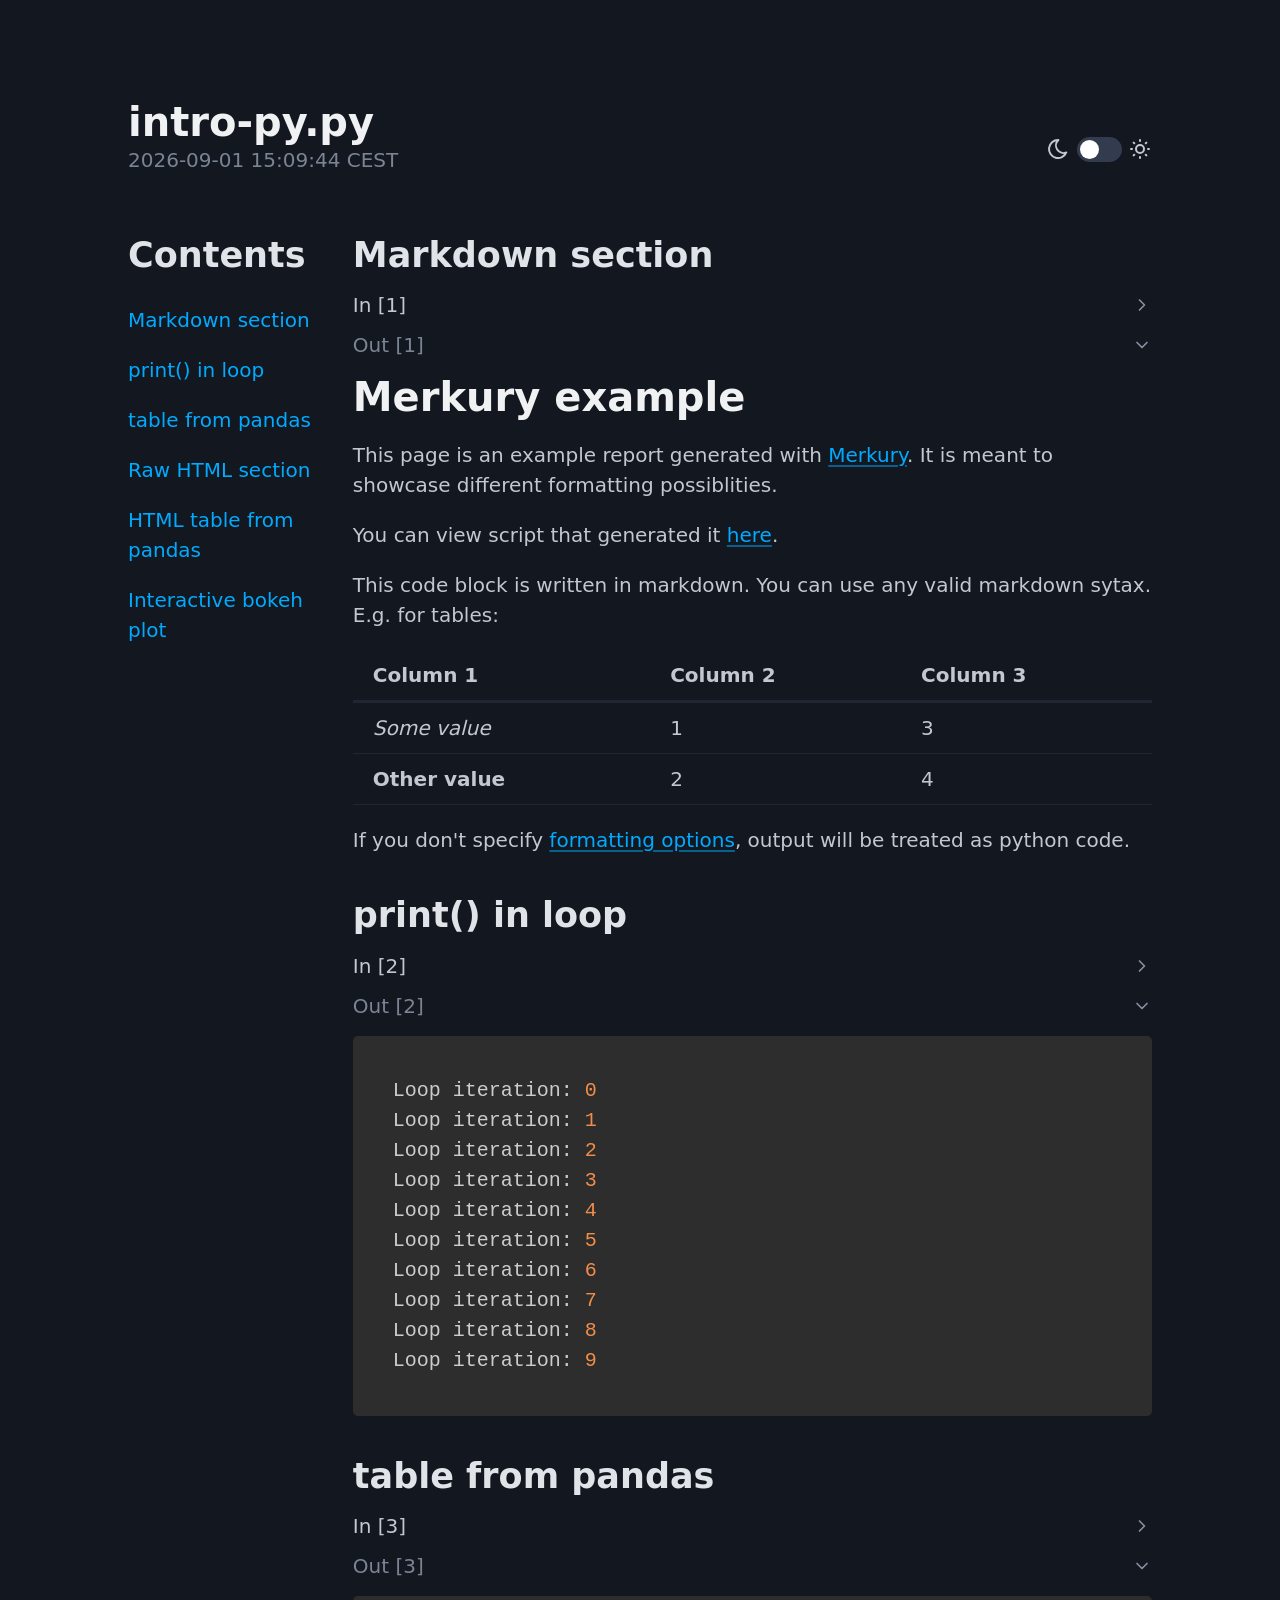
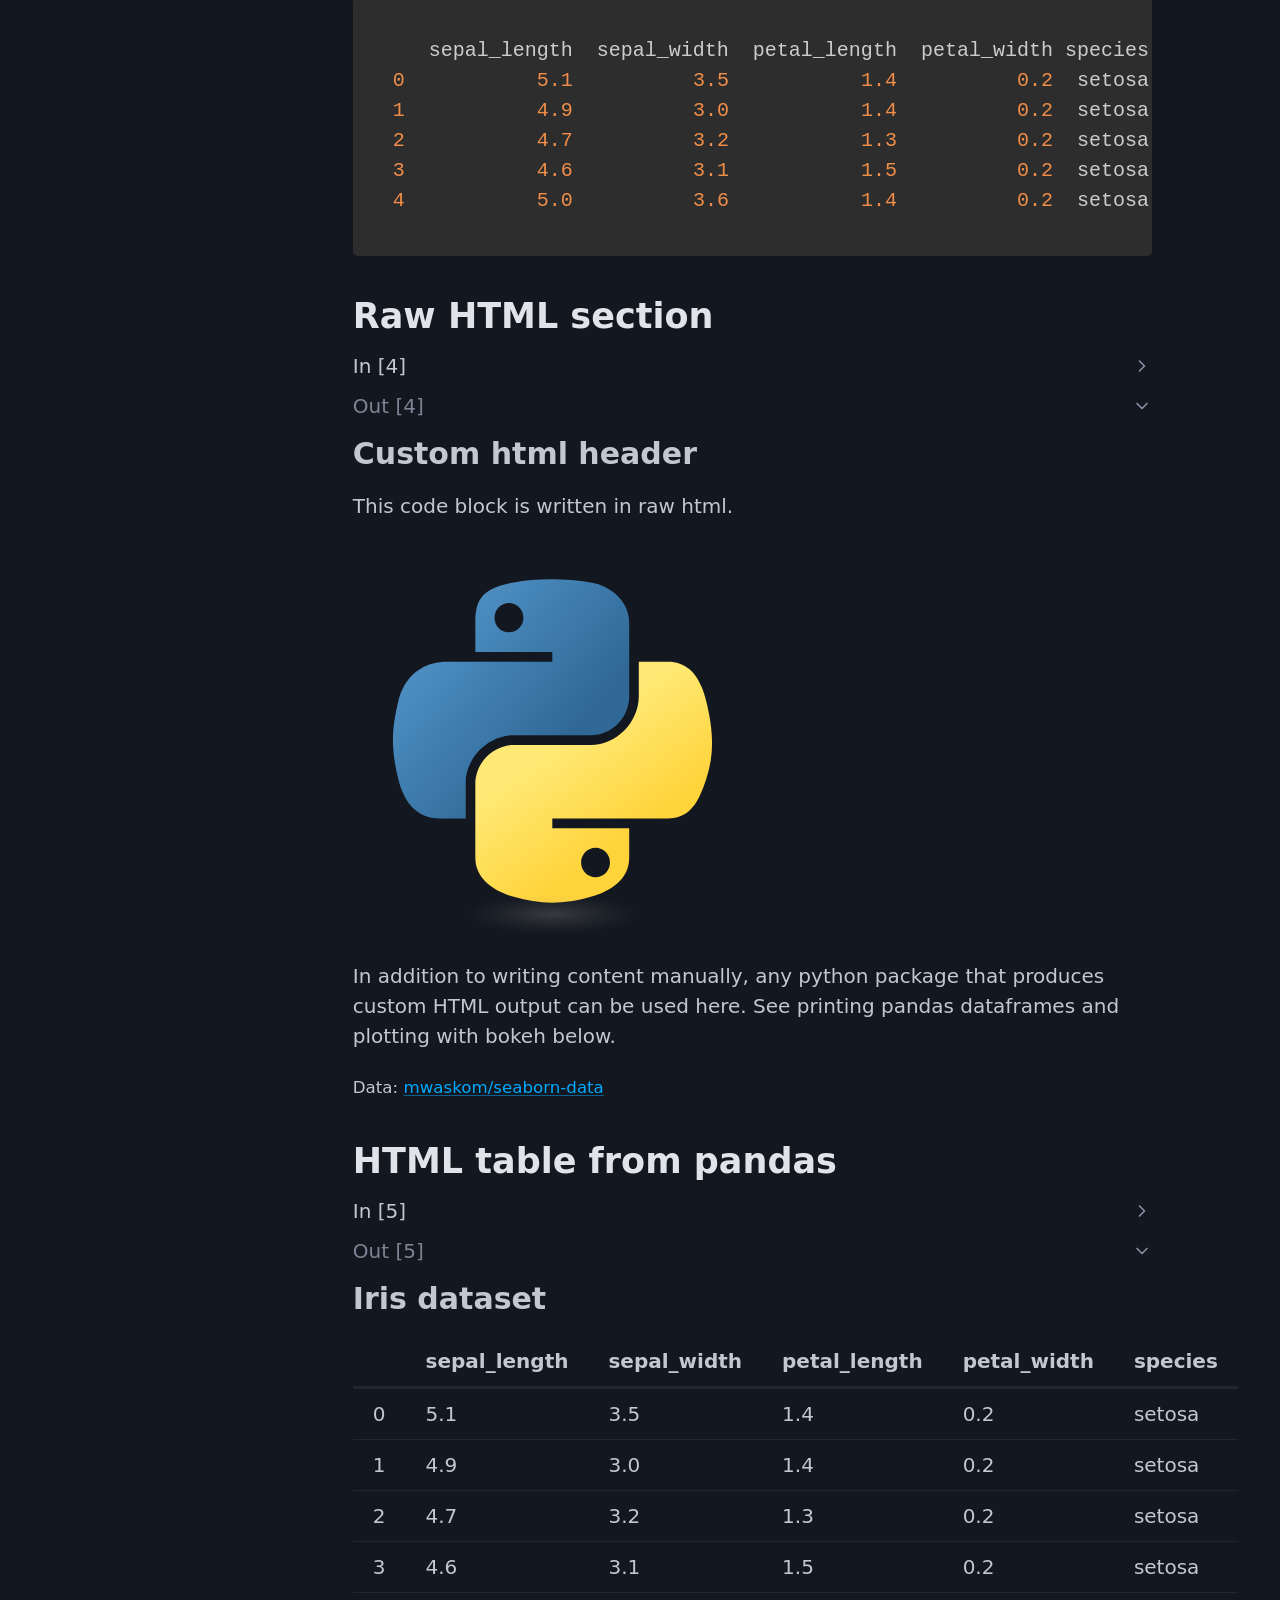
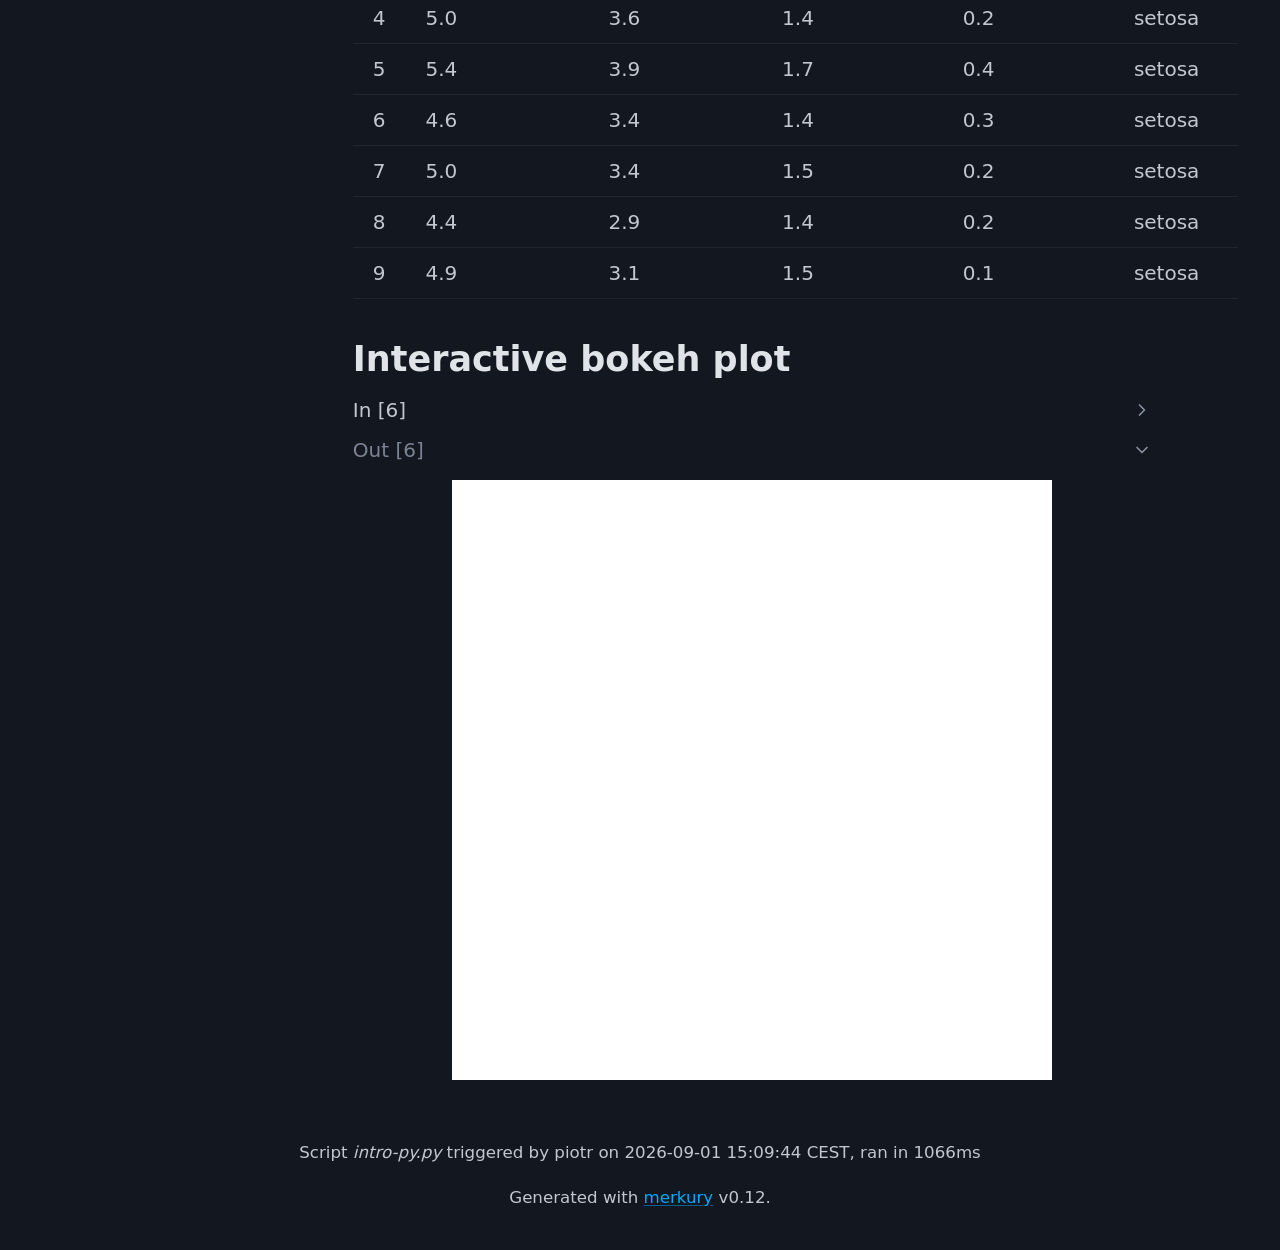
==== docs/intro-py.html @ 4bf08d6d "plotting" ====
<!DOCTYPE html>
<html lang="en" data-theme="dark">
<head>
    <meta charset="UTF-8">
    <meta http-equiv="X-UA-Compatible" content="IE=edge">
    <meta name="viewport" content="width=device-width, initial-scale=1.0">
    <title>intro-py.py
</title>
    <style>@charset "UTF-8";/*!
 * Pico CSS ✨ v2.1.1 (https://picocss.com)
 * Copyright 2019-2025 - Licensed under MIT
 */:host,:root{--pico-font-family-emoji:"Apple Color Emoji","Segoe UI Emoji","Segoe UI Symbol","Noto Color Emoji";--pico-font-family-sans-serif:system-ui,"Segoe UI",Roboto,Oxygen,Ubuntu,Cantarell,Helvetica,Arial,"Helvetica Neue",sans-serif,var(--pico-font-family-emoji);--pico-font-family-monospace:ui-monospace,SFMono-Regular,"SF Mono",Menlo,Consolas,"Liberation Mono",monospace,var(--pico-font-family-emoji);--pico-font-family:var(--pico-font-family-sans-serif);--pico-line-height:1.5;--pico-font-weight:400;--pico-font-size:100%;--pico-text-underline-offset:0.1rem;--pico-border-radius:0.25rem;--pico-border-width:0.0625rem;--pico-outline-width:0.125rem;--pico-transition:0.2s ease-in-out;--pico-spacing:1rem;--pico-typography-spacing-vertical:1rem;--pico-block-spacing-vertical:var(--pico-spacing);--pico-block-spacing-horizontal:var(--pico-spacing);--pico-grid-column-gap:var(--pico-spacing);--pico-grid-row-gap:var(--pico-spacing);--pico-form-element-spacing-vertical:0.75rem;--pico-form-element-spacing-horizontal:1rem;--pico-group-box-shadow:0 0 0 rgba(0, 0, 0, 0);--pico-group-box-shadow-focus-with-button:0 0 0 var(--pico-outline-width) var(--pico-primary-focus);--pico-group-box-shadow-focus-with-input:0 0 0 0.0625rem var(--pico-form-element-border-color);--pico-modal-overlay-backdrop-filter:blur(0.375rem);--pico-nav-element-spacing-vertical:1rem;--pico-nav-element-spacing-horizontal:0.5rem;--pico-nav-link-spacing-vertical:0.5rem;--pico-nav-link-spacing-horizontal:0.5rem;--pico-nav-breadcrumb-divider:">";--pico-icon-checkbox:url("data:image/svg+xml,%3Csvg xmlns='http://www.w3.org/2000/svg' width='24' height='24' viewBox='0 0 24 24' fill='none' stroke='rgb(255, 255, 255)' stroke-width='4' stroke-linecap='round' stroke-linejoin='round'%3E%3Cpolyline points='20 6 9 17 4 12'%3E%3C/polyline%3E%3C/svg%3E");--pico-icon-minus:url("data:image/svg+xml,%3Csvg xmlns='http://www.w3.org/2000/svg' width='24' height='24' viewBox='0 0 24 24' fill='none' stroke='rgb(255, 255, 255)' stroke-width='4' stroke-linecap='round' stroke-linejoin='round'%3E%3Cline x1='5' y1='12' x2='19' y2='12'%3E%3C/line%3E%3C/svg%3E");--pico-icon-chevron:url("data:image/svg+xml,%3Csvg xmlns='http://www.w3.org/2000/svg' width='24' height='24' viewBox='0 0 24 24' fill='none' stroke='rgb(136, 145, 164)' stroke-width='2' stroke-linecap='round' stroke-linejoin='round'%3E%3Cpolyline points='6 9 12 15 18 9'%3E%3C/polyline%3E%3C/svg%3E");--pico-icon-date:url("data:image/svg+xml,%3Csvg xmlns='http://www.w3.org/2000/svg' width='24' height='24' viewBox='0 0 24 24' fill='none' stroke='rgb(136, 145, 164)' stroke-width='2' stroke-linecap='round' stroke-linejoin='round'%3E%3Crect x='3' y='4' width='18' height='18' rx='2' ry='2'%3E%3C/rect%3E%3Cline x1='16' y1='2' x2='16' y2='6'%3E%3C/line%3E%3Cline x1='8' y1='2' x2='8' y2='6'%3E%3C/line%3E%3Cline x1='3' y1='10' x2='21' y2='10'%3E%3C/line%3E%3C/svg%3E");--pico-icon-time:url("data:image/svg+xml,%3Csvg xmlns='http://www.w3.org/2000/svg' width='24' height='24' viewBox='0 0 24 24' fill='none' stroke='rgb(136, 145, 164)' stroke-width='2' stroke-linecap='round' stroke-linejoin='round'%3E%3Ccircle cx='12' cy='12' r='10'%3E%3C/circle%3E%3Cpolyline points='12 6 12 12 16 14'%3E%3C/polyline%3E%3C/svg%3E");--pico-icon-search:url("data:image/svg+xml,%3Csvg xmlns='http://www.w3.org/2000/svg' width='24' height='24' viewBox='0 0 24 24' fill='none' stroke='rgb(136, 145, 164)' stroke-width='1.5' stroke-linecap='round' stroke-linejoin='round'%3E%3Ccircle cx='11' cy='11' r='8'%3E%3C/circle%3E%3Cline x1='21' y1='21' x2='16.65' y2='16.65'%3E%3C/line%3E%3C/svg%3E");--pico-icon-close:url("data:image/svg+xml,%3Csvg xmlns='http://www.w3.org/2000/svg' width='24' height='24' viewBox='0 0 24 24' fill='none' stroke='rgb(136, 145, 164)' stroke-width='3' stroke-linecap='round' stroke-linejoin='round'%3E%3Cline x1='18' y1='6' x2='6' y2='18'%3E%3C/line%3E%3Cline x1='6' y1='6' x2='18' y2='18'%3E%3C/line%3E%3C/svg%3E");--pico-icon-loading:url("data:image/svg+xml,%3Csvg fill='none' height='24' width='24' viewBox='0 0 24 24' xmlns='http://www.w3.org/2000/svg' %3E%3Cstyle%3E g %7B animation: rotate 2s linear infinite; transform-origin: center center; %7D circle %7B stroke-dasharray: 75,100; stroke-dashoffset: -5; animation: dash 1.5s ease-in-out infinite; stroke-linecap: round; %7D @keyframes rotate %7B 0%25 %7B transform: rotate(0deg); %7D 100%25 %7B transform: rotate(360deg); %7D %7D @keyframes dash %7B 0%25 %7B stroke-dasharray: 1,100; stroke-dashoffset: 0; %7D 50%25 %7B stroke-dasharray: 44.5,100; stroke-dashoffset: -17.5; %7D 100%25 %7B stroke-dasharray: 44.5,100; stroke-dashoffset: -62; %7D %7D %3C/style%3E%3Cg%3E%3Ccircle cx='12' cy='12' r='10' fill='none' stroke='rgb(136, 145, 164)' stroke-width='4' /%3E%3C/g%3E%3C/svg%3E")}@media (min-width:576px){:host,:root{--pico-font-size:106.25%}}@media (min-width:768px){:host,:root{--pico-font-size:112.5%}}@media (min-width:1024px){:host,:root{--pico-font-size:118.75%}}@media (min-width:1280px){:host,:root{--pico-font-size:125%}}@media (min-width:1536px){:host,:root{--pico-font-size:131.25%}}a{--pico-text-decoration:underline}a.contrast,a.secondary{--pico-text-decoration:underline}small{--pico-font-size:0.875em}h1,h2,h3,h4,h5,h6{--pico-font-weight:700}h1{--pico-font-size:2rem;--pico-line-height:1.125;--pico-typography-spacing-top:3rem}h2{--pico-font-size:1.75rem;--pico-line-height:1.15;--pico-typography-spacing-top:2.625rem}h3{--pico-font-size:1.5rem;--pico-line-height:1.175;--pico-typography-spacing-top:2.25rem}h4{--pico-font-size:1.25rem;--pico-line-height:1.2;--pico-typography-spacing-top:1.874rem}h5{--pico-font-size:1.125rem;--pico-line-height:1.225;--pico-typography-spacing-top:1.6875rem}h6{--pico-font-size:1rem;--pico-line-height:1.25;--pico-typography-spacing-top:1.5rem}tfoot td,tfoot th,thead td,thead th{--pico-font-weight:600;--pico-border-width:0.1875rem}code,kbd,pre,samp{--pico-font-family:var(--pico-font-family-monospace)}kbd{--pico-font-weight:bolder}:where(select,textarea),input:not([type=submit],[type=button],[type=reset],[type=checkbox],[type=radio],[type=file]){--pico-outline-width:0.0625rem}[type=search]{--pico-border-radius:5rem}[type=checkbox],[type=radio]{--pico-border-width:0.125rem}[type=checkbox][role=switch]{--pico-border-width:0.1875rem}details.dropdown summary:not([role=button]){--pico-outline-width:0.0625rem}nav details.dropdown summary:focus-visible{--pico-outline-width:0.125rem}[role=search]{--pico-border-radius:5rem}[role=group]:has(button.secondary:focus,[type=submit].secondary:focus,[type=button].secondary:focus,[role=button].secondary:focus),[role=search]:has(button.secondary:focus,[type=submit].secondary:focus,[type=button].secondary:focus,[role=button].secondary:focus){--pico-group-box-shadow-focus-with-button:0 0 0 var(--pico-outline-width) var(--pico-secondary-focus)}[role=group]:has(button.contrast:focus,[type=submit].contrast:focus,[type=button].contrast:focus,[role=button].contrast:focus),[role=search]:has(button.contrast:focus,[type=submit].contrast:focus,[type=button].contrast:focus,[role=button].contrast:focus){--pico-group-box-shadow-focus-with-button:0 0 0 var(--pico-outline-width) var(--pico-contrast-focus)}[role=group] [role=button],[role=group] [type=button],[role=group] [type=submit],[role=group] button,[role=search] [role=button],[role=search] [type=button],[role=search] [type=submit],[role=search] button{--pico-form-element-spacing-horizontal:2rem}details summary[role=button]:not(.outline)::after{filter:brightness(0) invert(1)}[aria-busy=true]:not(input,select,textarea):is(button,[type=submit],[type=button],[type=reset],[role=button]):not(.outline)::before{filter:brightness(0) invert(1)}:host(:not([data-theme=dark])),:root:not([data-theme=dark]),[data-theme=light]{color-scheme:light;--pico-background-color:#fff;--pico-color:#373c44;--pico-text-selection-color:rgba(2, 154, 232, 0.25);--pico-muted-color:#646b79;--pico-muted-border-color:rgb(231, 234, 239.5);--pico-primary:#0172ad;--pico-primary-background:#0172ad;--pico-primary-border:var(--pico-primary-background);--pico-primary-underline:rgba(1, 114, 173, 0.5);--pico-primary-hover:#015887;--pico-primary-hover-background:#02659a;--pico-primary-hover-border:var(--pico-primary-hover-background);--pico-primary-hover-underline:var(--pico-primary-hover);--pico-primary-focus:rgba(2, 154, 232, 0.5);--pico-primary-inverse:#fff;--pico-secondary:#5d6b89;--pico-secondary-background:#525f7a;--pico-secondary-border:var(--pico-secondary-background);--pico-secondary-underline:rgba(93, 107, 137, 0.5);--pico-secondary-hover:#48536b;--pico-secondary-hover-background:#48536b;--pico-secondary-hover-border:var(--pico-secondary-hover-background);--pico-secondary-hover-underline:var(--pico-secondary-hover);--pico-secondary-focus:rgba(93, 107, 137, 0.25);--pico-secondary-inverse:#fff;--pico-contrast:#181c25;--pico-contrast-background:#181c25;--pico-contrast-border:var(--pico-contrast-background);--pico-contrast-underline:rgba(24, 28, 37, 0.5);--pico-contrast-hover:#000;--pico-contrast-hover-background:#000;--pico-contrast-hover-border:var(--pico-contrast-hover-background);--pico-contrast-hover-underline:var(--pico-secondary-hover);--pico-contrast-focus:rgba(93, 107, 137, 0.25);--pico-contrast-inverse:#fff;--pico-box-shadow:0.0145rem 0.029rem 0.174rem rgba(129, 145, 181, 0.01698),0.0335rem 0.067rem 0.402rem rgba(129, 145, 181, 0.024),0.0625rem 0.125rem 0.75rem rgba(129, 145, 181, 0.03),0.1125rem 0.225rem 1.35rem rgba(129, 145, 181, 0.036),0.2085rem 0.417rem 2.502rem rgba(129, 145, 181, 0.04302),0.5rem 1rem 6rem rgba(129, 145, 181, 0.06),0 0 0 0.0625rem rgba(129, 145, 181, 0.015);--pico-h1-color:#2d3138;--pico-h2-color:#373c44;--pico-h3-color:#424751;--pico-h4-color:#4d535e;--pico-h5-color:#5c6370;--pico-h6-color:#646b79;--pico-mark-background-color:rgb(252.5, 230.5, 191.5);--pico-mark-color:#0f1114;--pico-ins-color:rgb(28.5, 105.5, 84);--pico-del-color:rgb(136, 56.5, 53);--pico-blockquote-border-color:var(--pico-muted-border-color);--pico-blockquote-footer-color:var(--pico-muted-color);--pico-button-box-shadow:0 0 0 rgba(0, 0, 0, 0);--pico-button-hover-box-shadow:0 0 0 rgba(0, 0, 0, 0);--pico-table-border-color:var(--pico-muted-border-color);--pico-table-row-stripped-background-color:rgba(111, 120, 135, 0.0375);--pico-code-background-color:rgb(243, 244.5, 246.75);--pico-code-color:#646b79;--pico-code-kbd-background-color:var(--pico-color);--pico-code-kbd-color:var(--pico-background-color);--pico-form-element-background-color:rgb(251, 251.5, 252.25);--pico-form-element-selected-background-color:#dfe3eb;--pico-form-element-border-color:#cfd5e2;--pico-form-element-color:#23262c;--pico-form-element-placeholder-color:var(--pico-muted-color);--pico-form-element-active-background-color:#fff;--pico-form-element-active-border-color:var(--pico-primary-border);--pico-form-element-focus-color:var(--pico-primary-border);--pico-form-element-disabled-opacity:0.5;--pico-form-element-invalid-border-color:rgb(183.5, 105.5, 106.5);--pico-form-element-invalid-active-border-color:rgb(200.25, 79.25, 72.25);--pico-form-element-invalid-focus-color:var(--pico-form-element-invalid-active-border-color);--pico-form-element-valid-border-color:rgb(76, 154.5, 137.5);--pico-form-element-valid-active-border-color:rgb(39, 152.75, 118.75);--pico-form-element-valid-focus-color:var(--pico-form-element-valid-active-border-color);--pico-switch-background-color:#bfc7d9;--pico-switch-checked-background-color:var(--pico-primary-background);--pico-switch-color:#fff;--pico-switch-thumb-box-shadow:0 0 0 rgba(0, 0, 0, 0);--pico-range-border-color:#dfe3eb;--pico-range-active-border-color:#bfc7d9;--pico-range-thumb-border-color:var(--pico-background-color);--pico-range-thumb-color:var(--pico-secondary-background);--pico-range-thumb-active-color:var(--pico-primary-background);--pico-accordion-border-color:var(--pico-muted-border-color);--pico-accordion-active-summary-color:var(--pico-primary-hover);--pico-accordion-close-summary-color:var(--pico-color);--pico-accordion-open-summary-color:var(--pico-muted-color);--pico-card-background-color:var(--pico-background-color);--pico-card-border-color:var(--pico-muted-border-color);--pico-card-box-shadow:var(--pico-box-shadow);--pico-card-sectioning-background-color:rgb(251, 251.5, 252.25);--pico-dropdown-background-color:#fff;--pico-dropdown-border-color:#eff1f4;--pico-dropdown-box-shadow:var(--pico-box-shadow);--pico-dropdown-color:var(--pico-color);--pico-dropdown-hover-background-color:#eff1f4;--pico-loading-spinner-opacity:0.5;--pico-modal-overlay-background-color:rgba(232, 234, 237, 0.75);--pico-progress-background-color:#dfe3eb;--pico-progress-color:var(--pico-primary-background);--pico-tooltip-background-color:var(--pico-contrast-background);--pico-tooltip-color:var(--pico-contrast-inverse);--pico-icon-valid:url("data:image/svg+xml,%3Csvg xmlns='http://www.w3.org/2000/svg' width='24' height='24' viewBox='0 0 24 24' fill='none' stroke='rgb(76, 154.5, 137.5)' stroke-width='2' stroke-linecap='round' stroke-linejoin='round'%3E%3Cpolyline points='20 6 9 17 4 12'%3E%3C/polyline%3E%3C/svg%3E");--pico-icon-invalid:url("data:image/svg+xml,%3Csvg xmlns='http://www.w3.org/2000/svg' width='24' height='24' viewBox='0 0 24 24' fill='none' stroke='rgb(200.25, 79.25, 72.25)' stroke-width='2' stroke-linecap='round' stroke-linejoin='round'%3E%3Ccircle cx='12' cy='12' r='10'%3E%3C/circle%3E%3Cline x1='12' y1='8' x2='12' y2='12'%3E%3C/line%3E%3Cline x1='12' y1='16' x2='12.01' y2='16'%3E%3C/line%3E%3C/svg%3E")}:host(:not([data-theme=dark])) input:is([type=submit],[type=button],[type=reset],[type=checkbox],[type=radio],[type=file]),:root:not([data-theme=dark]) input:is([type=submit],[type=button],[type=reset],[type=checkbox],[type=radio],[type=file]),[data-theme=light] input:is([type=submit],[type=button],[type=reset],[type=checkbox],[type=radio],[type=file]){--pico-form-element-focus-color:var(--pico-primary-focus)}@media only screen and (prefers-color-scheme:dark){:host(:not([data-theme])),:root:not([data-theme]){color-scheme:dark;--pico-background-color:rgb(19, 22.5, 30.5);--pico-color:#c2c7d0;--pico-text-selection-color:rgba(1, 170, 255, 0.1875);--pico-muted-color:#7b8495;--pico-muted-border-color:#202632;--pico-primary:#01aaff;--pico-primary-background:#0172ad;--pico-primary-border:var(--pico-primary-background);--pico-primary-underline:rgba(1, 170, 255, 0.5);--pico-primary-hover:#79c0ff;--pico-primary-hover-background:#017fc0;--pico-primary-hover-border:var(--pico-primary-hover-background);--pico-primary-hover-underline:var(--pico-primary-hover);--pico-primary-focus:rgba(1, 170, 255, 0.375);--pico-primary-inverse:#fff;--pico-secondary:#969eaf;--pico-secondary-background:#525f7a;--pico-secondary-border:var(--pico-secondary-background);--pico-secondary-underline:rgba(150, 158, 175, 0.5);--pico-secondary-hover:#b3b9c5;--pico-secondary-hover-background:#5d6b89;--pico-secondary-hover-border:var(--pico-secondary-hover-background);--pico-secondary-hover-underline:var(--pico-secondary-hover);--pico-secondary-focus:rgba(144, 158, 190, 0.25);--pico-secondary-inverse:#fff;--pico-contrast:#dfe3eb;--pico-contrast-background:#eff1f4;--pico-contrast-border:var(--pico-contrast-background);--pico-contrast-underline:rgba(223, 227, 235, 0.5);--pico-contrast-hover:#fff;--pico-contrast-hover-background:#fff;--pico-contrast-hover-border:var(--pico-contrast-hover-background);--pico-contrast-hover-underline:var(--pico-contrast-hover);--pico-contrast-focus:rgba(207, 213, 226, 0.25);--pico-contrast-inverse:#000;--pico-box-shadow:0.0145rem 0.029rem 0.174rem rgba(7, 8.5, 12, 0.01698),0.0335rem 0.067rem 0.402rem rgba(7, 8.5, 12, 0.024),0.0625rem 0.125rem 0.75rem rgba(7, 8.5, 12, 0.03),0.1125rem 0.225rem 1.35rem rgba(7, 8.5, 12, 0.036),0.2085rem 0.417rem 2.502rem rgba(7, 8.5, 12, 0.04302),0.5rem 1rem 6rem rgba(7, 8.5, 12, 0.06),0 0 0 0.0625rem rgba(7, 8.5, 12, 0.015);--pico-h1-color:#f0f1f3;--pico-h2-color:#e0e3e7;--pico-h3-color:#c2c7d0;--pico-h4-color:#b3b9c5;--pico-h5-color:#a4acba;--pico-h6-color:#8891a4;--pico-mark-background-color:#014063;--pico-mark-color:#fff;--pico-ins-color:#62af9a;--pico-del-color:rgb(205.5, 126, 123);--pico-blockquote-border-color:var(--pico-muted-border-color);--pico-blockquote-footer-color:var(--pico-muted-color);--pico-button-box-shadow:0 0 0 rgba(0, 0, 0, 0);--pico-button-hover-box-shadow:0 0 0 rgba(0, 0, 0, 0);--pico-table-border-color:var(--pico-muted-border-color);--pico-table-row-stripped-background-color:rgba(111, 120, 135, 0.0375);--pico-code-background-color:rgb(26, 30.5, 40.25);--pico-code-color:#8891a4;--pico-code-kbd-background-color:var(--pico-color);--pico-code-kbd-color:var(--pico-background-color);--pico-form-element-background-color:rgb(28, 33, 43.5);--pico-form-element-selected-background-color:#2a3140;--pico-form-element-border-color:#2a3140;--pico-form-element-color:#e0e3e7;--pico-form-element-placeholder-color:#8891a4;--pico-form-element-active-background-color:rgb(26, 30.5, 40.25);--pico-form-element-active-border-color:var(--pico-primary-border);--pico-form-element-focus-color:var(--pico-primary-border);--pico-form-element-disabled-opacity:0.5;--pico-form-element-invalid-border-color:rgb(149.5, 74, 80);--pico-form-element-invalid-active-border-color:rgb(183.25, 63.5, 59);--pico-form-element-invalid-focus-color:var(--pico-form-element-invalid-active-border-color);--pico-form-element-valid-border-color:#2a7b6f;--pico-form-element-valid-active-border-color:rgb(22, 137, 105.5);--pico-form-element-valid-focus-color:var(--pico-form-element-valid-active-border-color);--pico-switch-background-color:#333c4e;--pico-switch-checked-background-color:var(--pico-primary-background);--pico-switch-color:#fff;--pico-switch-thumb-box-shadow:0 0 0 rgba(0, 0, 0, 0);--pico-range-border-color:#202632;--pico-range-active-border-color:#2a3140;--pico-range-thumb-border-color:var(--pico-background-color);--pico-range-thumb-color:var(--pico-secondary-background);--pico-range-thumb-active-color:var(--pico-primary-background);--pico-accordion-border-color:var(--pico-muted-border-color);--pico-accordion-active-summary-color:var(--pico-primary-hover);--pico-accordion-close-summary-color:var(--pico-color);--pico-accordion-open-summary-color:var(--pico-muted-color);--pico-card-background-color:#181c25;--pico-card-border-color:var(--pico-card-background-color);--pico-card-box-shadow:var(--pico-box-shadow);--pico-card-sectioning-background-color:rgb(26, 30.5, 40.25);--pico-dropdown-background-color:#181c25;--pico-dropdown-border-color:#202632;--pico-dropdown-box-shadow:var(--pico-box-shadow);--pico-dropdown-color:var(--pico-color);--pico-dropdown-hover-background-color:#202632;--pico-loading-spinner-opacity:0.5;--pico-modal-overlay-background-color:rgba(7.5, 8.5, 10, 0.75);--pico-progress-background-color:#202632;--pico-progress-color:var(--pico-primary-background);--pico-tooltip-background-color:var(--pico-contrast-background);--pico-tooltip-color:var(--pico-contrast-inverse);--pico-icon-valid:url("data:image/svg+xml,%3Csvg xmlns='http://www.w3.org/2000/svg' width='24' height='24' viewBox='0 0 24 24' fill='none' stroke='rgb(42, 123, 111)' stroke-width='2' stroke-linecap='round' stroke-linejoin='round'%3E%3Cpolyline points='20 6 9 17 4 12'%3E%3C/polyline%3E%3C/svg%3E");--pico-icon-invalid:url("data:image/svg+xml,%3Csvg xmlns='http://www.w3.org/2000/svg' width='24' height='24' viewBox='0 0 24 24' fill='none' stroke='rgb(149.5, 74, 80)' stroke-width='2' stroke-linecap='round' stroke-linejoin='round'%3E%3Ccircle cx='12' cy='12' r='10'%3E%3C/circle%3E%3Cline x1='12' y1='8' x2='12' y2='12'%3E%3C/line%3E%3Cline x1='12' y1='16' x2='12.01' y2='16'%3E%3C/line%3E%3C/svg%3E")}:host(:not([data-theme])) input:is([type=submit],[type=button],[type=reset],[type=checkbox],[type=radio],[type=file]),:root:not([data-theme]) input:is([type=submit],[type=button],[type=reset],[type=checkbox],[type=radio],[type=file]){--pico-form-element-focus-color:var(--pico-primary-focus)}:host(:not([data-theme])) details summary[role=button].contrast:not(.outline)::after,:root:not([data-theme]) details summary[role=button].contrast:not(.outline)::after{filter:brightness(0)}:host(:not([data-theme])) [aria-busy=true]:not(input,select,textarea).contrast:is(button,[type=submit],[type=button],[type=reset],[role=button]):not(.outline)::before,:root:not([data-theme]) [aria-busy=true]:not(input,select,textarea).contrast:is(button,[type=submit],[type=button],[type=reset],[role=button]):not(.outline)::before{filter:brightness(0)}}[data-theme=dark]{color-scheme:dark;--pico-background-color:rgb(19, 22.5, 30.5);--pico-color:#c2c7d0;--pico-text-selection-color:rgba(1, 170, 255, 0.1875);--pico-muted-color:#7b8495;--pico-muted-border-color:#202632;--pico-primary:#01aaff;--pico-primary-background:#0172ad;--pico-primary-border:var(--pico-primary-background);--pico-primary-underline:rgba(1, 170, 255, 0.5);--pico-primary-hover:#79c0ff;--pico-primary-hover-background:#017fc0;--pico-primary-hover-border:var(--pico-primary-hover-background);--pico-primary-hover-underline:var(--pico-primary-hover);--pico-primary-focus:rgba(1, 170, 255, 0.375);--pico-primary-inverse:#fff;--pico-secondary:#969eaf;--pico-secondary-background:#525f7a;--pico-secondary-border:var(--pico-secondary-background);--pico-secondary-underline:rgba(150, 158, 175, 0.5);--pico-secondary-hover:#b3b9c5;--pico-secondary-hover-background:#5d6b89;--pico-secondary-hover-border:var(--pico-secondary-hover-background);--pico-secondary-hover-underline:var(--pico-secondary-hover);--pico-secondary-focus:rgba(144, 158, 190, 0.25);--pico-secondary-inverse:#fff;--pico-contrast:#dfe3eb;--pico-contrast-background:#eff1f4;--pico-contrast-border:var(--pico-contrast-background);--pico-contrast-underline:rgba(223, 227, 235, 0.5);--pico-contrast-hover:#fff;--pico-contrast-hover-background:#fff;--pico-contrast-hover-border:var(--pico-contrast-hover-background);--pico-contrast-hover-underline:var(--pico-contrast-hover);--pico-contrast-focus:rgba(207, 213, 226, 0.25);--pico-contrast-inverse:#000;--pico-box-shadow:0.0145rem 0.029rem 0.174rem rgba(7, 8.5, 12, 0.01698),0.0335rem 0.067rem 0.402rem rgba(7, 8.5, 12, 0.024),0.0625rem 0.125rem 0.75rem rgba(7, 8.5, 12, 0.03),0.1125rem 0.225rem 1.35rem rgba(7, 8.5, 12, 0.036),0.2085rem 0.417rem 2.502rem rgba(7, 8.5, 12, 0.04302),0.5rem 1rem 6rem rgba(7, 8.5, 12, 0.06),0 0 0 0.0625rem rgba(7, 8.5, 12, 0.015);--pico-h1-color:#f0f1f3;--pico-h2-color:#e0e3e7;--pico-h3-color:#c2c7d0;--pico-h4-color:#b3b9c5;--pico-h5-color:#a4acba;--pico-h6-color:#8891a4;--pico-mark-background-color:#014063;--pico-mark-color:#fff;--pico-ins-color:#62af9a;--pico-del-color:rgb(205.5, 126, 123);--pico-blockquote-border-color:var(--pico-muted-border-color);--pico-blockquote-footer-color:var(--pico-muted-color);--pico-button-box-shadow:0 0 0 rgba(0, 0, 0, 0);--pico-button-hover-box-shadow:0 0 0 rgba(0, 0, 0, 0);--pico-table-border-color:var(--pico-muted-border-color);--pico-table-row-stripped-background-color:rgba(111, 120, 135, 0.0375);--pico-code-background-color:rgb(26, 30.5, 40.25);--pico-code-color:#8891a4;--pico-code-kbd-background-color:var(--pico-color);--pico-code-kbd-color:var(--pico-background-color);--pico-form-element-background-color:rgb(28, 33, 43.5);--pico-form-element-selected-background-color:#2a3140;--pico-form-element-border-color:#2a3140;--pico-form-element-color:#e0e3e7;--pico-form-element-placeholder-color:#8891a4;--pico-form-element-active-background-color:rgb(26, 30.5, 40.25);--pico-form-element-active-border-color:var(--pico-primary-border);--pico-form-element-focus-color:var(--pico-primary-border);--pico-form-element-disabled-opacity:0.5;--pico-form-element-invalid-border-color:rgb(149.5, 74, 80);--pico-form-element-invalid-active-border-color:rgb(183.25, 63.5, 59);--pico-form-element-invalid-focus-color:var(--pico-form-element-invalid-active-border-color);--pico-form-element-valid-border-color:#2a7b6f;--pico-form-element-valid-active-border-color:rgb(22, 137, 105.5);--pico-form-element-valid-focus-color:var(--pico-form-element-valid-active-border-color);--pico-switch-background-color:#333c4e;--pico-switch-checked-background-color:var(--pico-primary-background);--pico-switch-color:#fff;--pico-switch-thumb-box-shadow:0 0 0 rgba(0, 0, 0, 0);--pico-range-border-color:#202632;--pico-range-active-border-color:#2a3140;--pico-range-thumb-border-color:var(--pico-background-color);--pico-range-thumb-color:var(--pico-secondary-background);--pico-range-thumb-active-color:var(--pico-primary-background);--pico-accordion-border-color:var(--pico-muted-border-color);--pico-accordion-active-summary-color:var(--pico-primary-hover);--pico-accordion-close-summary-color:var(--pico-color);--pico-accordion-open-summary-color:var(--pico-muted-color);--pico-card-background-color:#181c25;--pico-card-border-color:var(--pico-card-background-color);--pico-card-box-shadow:var(--pico-box-shadow);--pico-card-sectioning-background-color:rgb(26, 30.5, 40.25);--pico-dropdown-background-color:#181c25;--pico-dropdown-border-color:#202632;--pico-dropdown-box-shadow:var(--pico-box-shadow);--pico-dropdown-color:var(--pico-color);--pico-dropdown-hover-background-color:#202632;--pico-loading-spinner-opacity:0.5;--pico-modal-overlay-background-color:rgba(7.5, 8.5, 10, 0.75);--pico-progress-background-color:#202632;--pico-progress-color:var(--pico-primary-background);--pico-tooltip-background-color:var(--pico-contrast-background);--pico-tooltip-color:var(--pico-contrast-inverse);--pico-icon-valid:url("data:image/svg+xml,%3Csvg xmlns='http://www.w3.org/2000/svg' width='24' height='24' viewBox='0 0 24 24' fill='none' stroke='rgb(42, 123, 111)' stroke-width='2' stroke-linecap='round' stroke-linejoin='round'%3E%3Cpolyline points='20 6 9 17 4 12'%3E%3C/polyline%3E%3C/svg%3E");--pico-icon-invalid:url("data:image/svg+xml,%3Csvg xmlns='http://www.w3.org/2000/svg' width='24' height='24' viewBox='0 0 24 24' fill='none' stroke='rgb(149.5, 74, 80)' stroke-width='2' stroke-linecap='round' stroke-linejoin='round'%3E%3Ccircle cx='12' cy='12' r='10'%3E%3C/circle%3E%3Cline x1='12' y1='8' x2='12' y2='12'%3E%3C/line%3E%3Cline x1='12' y1='16' x2='12.01' y2='16'%3E%3C/line%3E%3C/svg%3E")}[data-theme=dark] input:is([type=submit],[type=button],[type=reset],[type=checkbox],[type=radio],[type=file]){--pico-form-element-focus-color:var(--pico-primary-focus)}[data-theme=dark] details summary[role=button].contrast:not(.outline)::after{filter:brightness(0)}[data-theme=dark] [aria-busy=true]:not(input,select,textarea).contrast:is(button,[type=submit],[type=button],[type=reset],[role=button]):not(.outline)::before{filter:brightness(0)}[type=checkbox],[type=radio],[type=range],progress{accent-color:var(--pico-primary)}*,::after,::before{box-sizing:border-box;background-repeat:no-repeat}::after,::before{text-decoration:inherit;vertical-align:inherit}:where(:host),:where(:root){-webkit-tap-highlight-color:transparent;-webkit-text-size-adjust:100%;-moz-text-size-adjust:100%;text-size-adjust:100%;background-color:var(--pico-background-color);color:var(--pico-color);font-weight:var(--pico-font-weight);font-size:var(--pico-font-size);line-height:var(--pico-line-height);font-family:var(--pico-font-family);text-underline-offset:var(--pico-text-underline-offset);text-rendering:optimizeLegibility;overflow-wrap:break-word;-moz-tab-size:4;-o-tab-size:4;tab-size:4}body{width:100%;margin:0}main{display:block}body>footer,body>header,body>main{padding-block:var(--pico-block-spacing-vertical)}section{margin-bottom:var(--pico-block-spacing-vertical)}.container,.container-fluid{width:100%;margin-right:auto;margin-left:auto;padding-right:var(--pico-spacing);padding-left:var(--pico-spacing)}@media (min-width:576px){.container{max-width:510px;padding-right:0;padding-left:0}}@media (min-width:768px){.container{max-width:700px}}@media (min-width:1024px){.container{max-width:950px}}@media (min-width:1280px){.container{max-width:1200px}}@media (min-width:1536px){.container{max-width:1450px}}.grid{grid-column-gap:var(--pico-grid-column-gap);grid-row-gap:var(--pico-grid-row-gap);display:grid;grid-template-columns:1fr}@media (min-width:768px){.grid{grid-template-columns:repeat(auto-fit,minmax(0%,1fr))}}.grid>*{min-width:0}.overflow-auto{overflow:auto}b,strong{font-weight:bolder}sub,sup{position:relative;font-size:.75em;line-height:0;vertical-align:baseline}sub{bottom:-.25em}sup{top:-.5em}address,blockquote,dl,ol,p,pre,table,ul{margin-top:0;margin-bottom:var(--pico-typography-spacing-vertical);color:var(--pico-color);font-style:normal;font-weight:var(--pico-font-weight)}h1,h2,h3,h4,h5,h6{margin-top:0;margin-bottom:var(--pico-typography-spacing-vertical);color:var(--pico-color);font-weight:var(--pico-font-weight);font-size:var(--pico-font-size);line-height:var(--pico-line-height);font-family:var(--pico-font-family)}h1{--pico-color:var(--pico-h1-color)}h2{--pico-color:var(--pico-h2-color)}h3{--pico-color:var(--pico-h3-color)}h4{--pico-color:var(--pico-h4-color)}h5{--pico-color:var(--pico-h5-color)}h6{--pico-color:var(--pico-h6-color)}:where(article,address,blockquote,dl,figure,form,ol,p,pre,table,ul)~:is(h1,h2,h3,h4,h5,h6){margin-top:var(--pico-typography-spacing-top)}p{margin-bottom:var(--pico-typography-spacing-vertical)}hgroup{margin-bottom:var(--pico-typography-spacing-vertical)}hgroup>*{margin-top:0;margin-bottom:0}hgroup>:not(:first-child):last-child{--pico-color:var(--pico-muted-color);--pico-font-weight:unset;font-size:1rem}:where(ol,ul) li{margin-bottom:calc(var(--pico-typography-spacing-vertical) * .25)}:where(dl,ol,ul) :where(dl,ol,ul){margin:0;margin-top:calc(var(--pico-typography-spacing-vertical) * .25)}ul li{list-style:square}mark{padding:.125rem .25rem;background-color:var(--pico-mark-background-color);color:var(--pico-mark-color);vertical-align:baseline}blockquote{display:block;margin:var(--pico-typography-spacing-vertical) 0;padding:var(--pico-spacing);border-right:none;border-left:.25rem solid var(--pico-blockquote-border-color);border-inline-start:0.25rem solid var(--pico-blockquote-border-color);border-inline-end:none}blockquote footer{margin-top:calc(var(--pico-typography-spacing-vertical) * .5);color:var(--pico-blockquote-footer-color)}abbr[title]{border-bottom:1px dotted;text-decoration:none;cursor:help}ins{color:var(--pico-ins-color);text-decoration:none}del{color:var(--pico-del-color)}::-moz-selection{background-color:var(--pico-text-selection-color)}::selection{background-color:var(--pico-text-selection-color)}:where(a:not([role=button])),[role=link]{--pico-color:var(--pico-primary);--pico-background-color:transparent;--pico-underline:var(--pico-primary-underline);outline:0;background-color:var(--pico-background-color);color:var(--pico-color);-webkit-text-decoration:var(--pico-text-decoration);text-decoration:var(--pico-text-decoration);text-decoration-color:var(--pico-underline);text-underline-offset:0.125em;transition:background-color var(--pico-transition),color var(--pico-transition),box-shadow var(--pico-transition),-webkit-text-decoration var(--pico-transition);transition:background-color var(--pico-transition),color var(--pico-transition),text-decoration var(--pico-transition),box-shadow var(--pico-transition);transition:background-color var(--pico-transition),color var(--pico-transition),text-decoration var(--pico-transition),box-shadow var(--pico-transition),-webkit-text-decoration var(--pico-transition)}:where(a:not([role=button])):is([aria-current]:not([aria-current=false]),:hover,:active,:focus),[role=link]:is([aria-current]:not([aria-current=false]),:hover,:active,:focus){--pico-color:var(--pico-primary-hover);--pico-underline:var(--pico-primary-hover-underline);--pico-text-decoration:underline}:where(a:not([role=button])):focus-visible,[role=link]:focus-visible{box-shadow:0 0 0 var(--pico-outline-width) var(--pico-primary-focus)}:where(a:not([role=button])).secondary,[role=link].secondary{--pico-color:var(--pico-secondary);--pico-underline:var(--pico-secondary-underline)}:where(a:not([role=button])).secondary:is([aria-current]:not([aria-current=false]),:hover,:active,:focus),[role=link].secondary:is([aria-current]:not([aria-current=false]),:hover,:active,:focus){--pico-color:var(--pico-secondary-hover);--pico-underline:var(--pico-secondary-hover-underline)}:where(a:not([role=button])).contrast,[role=link].contrast{--pico-color:var(--pico-contrast);--pico-underline:var(--pico-contrast-underline)}:where(a:not([role=button])).contrast:is([aria-current]:not([aria-current=false]),:hover,:active,:focus),[role=link].contrast:is([aria-current]:not([aria-current=false]),:hover,:active,:focus){--pico-color:var(--pico-contrast-hover);--pico-underline:var(--pico-contrast-hover-underline)}a[role=button]{display:inline-block}button{margin:0;overflow:visible;font-family:inherit;text-transform:none}[type=button],[type=reset],[type=submit],button{-webkit-appearance:button}[role=button],[type=button],[type=file]::file-selector-button,[type=reset],[type=submit],button{--pico-background-color:var(--pico-primary-background);--pico-border-color:var(--pico-primary-border);--pico-color:var(--pico-primary-inverse);--pico-box-shadow:var(--pico-button-box-shadow, 0 0 0 rgba(0, 0, 0, 0));padding:var(--pico-form-element-spacing-vertical) var(--pico-form-element-spacing-horizontal);border:var(--pico-border-width) solid var(--pico-border-color);border-radius:var(--pico-border-radius);outline:0;background-color:var(--pico-background-color);box-shadow:var(--pico-box-shadow);color:var(--pico-color);font-weight:var(--pico-font-weight);font-size:1rem;line-height:var(--pico-line-height);text-align:center;text-decoration:none;cursor:pointer;-webkit-user-select:none;-moz-user-select:none;user-select:none;transition:background-color var(--pico-transition),border-color var(--pico-transition),color var(--pico-transition),box-shadow var(--pico-transition)}[role=button]:is(:hover,:active,:focus),[role=button]:is([aria-current]:not([aria-current=false])),[type=button]:is(:hover,:active,:focus),[type=button]:is([aria-current]:not([aria-current=false])),[type=file]::file-selector-button:is(:hover,:active,:focus),[type=file]::file-selector-button:is([aria-current]:not([aria-current=false])),[type=reset]:is(:hover,:active,:focus),[type=reset]:is([aria-current]:not([aria-current=false])),[type=submit]:is(:hover,:active,:focus),[type=submit]:is([aria-current]:not([aria-current=false])),button:is(:hover,:active,:focus),button:is([aria-current]:not([aria-current=false])){--pico-background-color:var(--pico-primary-hover-background);--pico-border-color:var(--pico-primary-hover-border);--pico-box-shadow:var(--pico-button-hover-box-shadow, 0 0 0 rgba(0, 0, 0, 0));--pico-color:var(--pico-primary-inverse)}[role=button]:focus,[role=button]:is([aria-current]:not([aria-current=false])):focus,[type=button]:focus,[type=button]:is([aria-current]:not([aria-current=false])):focus,[type=file]::file-selector-button:focus,[type=file]::file-selector-button:is([aria-current]:not([aria-current=false])):focus,[type=reset]:focus,[type=reset]:is([aria-current]:not([aria-current=false])):focus,[type=submit]:focus,[type=submit]:is([aria-current]:not([aria-current=false])):focus,button:focus,button:is([aria-current]:not([aria-current=false])):focus{--pico-box-shadow:var(--pico-button-hover-box-shadow, 0 0 0 rgba(0, 0, 0, 0)),0 0 0 var(--pico-outline-width) var(--pico-primary-focus)}[type=button],[type=reset],[type=submit]{margin-bottom:var(--pico-spacing)}:is(button,[type=submit],[type=button],[role=button]).secondary,[type=file]::file-selector-button,[type=reset]{--pico-background-color:var(--pico-secondary-background);--pico-border-color:var(--pico-secondary-border);--pico-color:var(--pico-secondary-inverse);cursor:pointer}:is(button,[type=submit],[type=button],[role=button]).secondary:is([aria-current]:not([aria-current=false]),:hover,:active,:focus),[type=file]::file-selector-button:is([aria-current]:not([aria-current=false]),:hover,:active,:focus),[type=reset]:is([aria-current]:not([aria-current=false]),:hover,:active,:focus){--pico-background-color:var(--pico-secondary-hover-background);--pico-border-color:var(--pico-secondary-hover-border);--pico-color:var(--pico-secondary-inverse)}:is(button,[type=submit],[type=button],[role=button]).secondary:focus,:is(button,[type=submit],[type=button],[role=button]).secondary:is([aria-current]:not([aria-current=false])):focus,[type=file]::file-selector-button:focus,[type=file]::file-selector-button:is([aria-current]:not([aria-current=false])):focus,[type=reset]:focus,[type=reset]:is([aria-current]:not([aria-current=false])):focus{--pico-box-shadow:var(--pico-button-hover-box-shadow, 0 0 0 rgba(0, 0, 0, 0)),0 0 0 var(--pico-outline-width) var(--pico-secondary-focus)}:is(button,[type=submit],[type=button],[role=button]).contrast{--pico-background-color:var(--pico-contrast-background);--pico-border-color:var(--pico-contrast-border);--pico-color:var(--pico-contrast-inverse)}:is(button,[type=submit],[type=button],[role=button]).contrast:is([aria-current]:not([aria-current=false]),:hover,:active,:focus){--pico-background-color:var(--pico-contrast-hover-background);--pico-border-color:var(--pico-contrast-hover-border);--pico-color:var(--pico-contrast-inverse)}:is(button,[type=submit],[type=button],[role=button]).contrast:focus,:is(button,[type=submit],[type=button],[role=button]).contrast:is([aria-current]:not([aria-current=false])):focus{--pico-box-shadow:var(--pico-button-hover-box-shadow, 0 0 0 rgba(0, 0, 0, 0)),0 0 0 var(--pico-outline-width) var(--pico-contrast-focus)}:is(button,[type=submit],[type=button],[role=button]).outline,[type=reset].outline{--pico-background-color:transparent;--pico-color:var(--pico-primary);--pico-border-color:var(--pico-primary)}:is(button,[type=submit],[type=button],[role=button]).outline:is([aria-current]:not([aria-current=false]),:hover,:active,:focus),[type=reset].outline:is([aria-current]:not([aria-current=false]),:hover,:active,:focus){--pico-background-color:transparent;--pico-color:var(--pico-primary-hover);--pico-border-color:var(--pico-primary-hover)}:is(button,[type=submit],[type=button],[role=button]).outline.secondary,[type=reset].outline{--pico-color:var(--pico-secondary);--pico-border-color:var(--pico-secondary)}:is(button,[type=submit],[type=button],[role=button]).outline.secondary:is([aria-current]:not([aria-current=false]),:hover,:active,:focus),[type=reset].outline:is([aria-current]:not([aria-current=false]),:hover,:active,:focus){--pico-color:var(--pico-secondary-hover);--pico-border-color:var(--pico-secondary-hover)}:is(button,[type=submit],[type=button],[role=button]).outline.contrast{--pico-color:var(--pico-contrast);--pico-border-color:var(--pico-contrast)}:is(button,[type=submit],[type=button],[role=button]).outline.contrast:is([aria-current]:not([aria-current=false]),:hover,:active,:focus){--pico-color:var(--pico-contrast-hover);--pico-border-color:var(--pico-contrast-hover)}:where(button,[type=submit],[type=reset],[type=button],[role=button])[disabled],:where(fieldset[disabled]) :is(button,[type=submit],[type=button],[type=reset],[role=button]){opacity:.5;pointer-events:none}:where(table){width:100%;border-collapse:collapse;border-spacing:0;text-indent:0}td,th{padding:calc(var(--pico-spacing)/ 2) var(--pico-spacing);border-bottom:var(--pico-border-width) solid var(--pico-table-border-color);background-color:var(--pico-background-color);color:var(--pico-color);font-weight:var(--pico-font-weight);text-align:left;text-align:start}tfoot td,tfoot th{border-top:var(--pico-border-width) solid var(--pico-table-border-color);border-bottom:0}table.striped tbody tr:nth-child(odd) td,table.striped tbody tr:nth-child(odd) th{background-color:var(--pico-table-row-stripped-background-color)}:where(audio,canvas,iframe,img,svg,video){vertical-align:middle}audio,video{display:inline-block}audio:not([controls]){display:none;height:0}:where(iframe){border-style:none}img{max-width:100%;height:auto;border-style:none}:where(svg:not([fill])){fill:currentColor}svg:not(:host),svg:not(:root){overflow:hidden}code,kbd,pre,samp{font-size:.875em;font-family:var(--pico-font-family)}pre code,pre samp{font-size:inherit;font-family:inherit}pre{-ms-overflow-style:scrollbar;overflow:auto}code,kbd,pre,samp{border-radius:var(--pico-border-radius);background:var(--pico-code-background-color);color:var(--pico-code-color);font-weight:var(--pico-font-weight);line-height:initial}code,kbd,samp{display:inline-block;padding:.375rem}pre{display:block;margin-bottom:var(--pico-spacing);overflow-x:auto}pre>code,pre>samp{display:block;padding:var(--pico-spacing);background:0 0;line-height:var(--pico-line-height)}kbd{background-color:var(--pico-code-kbd-background-color);color:var(--pico-code-kbd-color);vertical-align:baseline}figure{display:block;margin:0;padding:0}figure figcaption{padding:calc(var(--pico-spacing) * .5) 0;color:var(--pico-muted-color)}hr{height:0;margin:var(--pico-typography-spacing-vertical) 0;border:0;border-top:1px solid var(--pico-muted-border-color);color:inherit}[hidden],template{display:none!important}canvas{display:inline-block}input,optgroup,select,textarea{margin:0;font-size:1rem;line-height:var(--pico-line-height);font-family:inherit;letter-spacing:inherit}input{overflow:visible}select{text-transform:none}legend{max-width:100%;padding:0;color:inherit;white-space:normal}textarea{overflow:auto}[type=checkbox],[type=radio]{padding:0}::-webkit-inner-spin-button,::-webkit-outer-spin-button{height:auto}[type=search]{-webkit-appearance:textfield;outline-offset:-2px}[type=search]::-webkit-search-decoration{-webkit-appearance:none}::-webkit-file-upload-button{-webkit-appearance:button;font:inherit}::-moz-focus-inner{padding:0;border-style:none}:-moz-focusring{outline:0}:-moz-ui-invalid{box-shadow:none}::-ms-expand{display:none}[type=file],[type=range]{padding:0;border-width:0}input:not([type=checkbox],[type=radio],[type=range]){height:calc(1rem * var(--pico-line-height) + var(--pico-form-element-spacing-vertical) * 2 + var(--pico-border-width) * 2)}fieldset{width:100%;margin:0;margin-bottom:var(--pico-spacing);padding:0;border:0}fieldset legend,label{display:block;margin-bottom:calc(var(--pico-spacing) * .375);color:var(--pico-color);font-weight:var(--pico-form-label-font-weight,var(--pico-font-weight))}fieldset legend{margin-bottom:calc(var(--pico-spacing) * .5)}button[type=submit],input:not([type=checkbox],[type=radio]),select,textarea{width:100%}input:not([type=checkbox],[type=radio],[type=range],[type=file]),select,textarea{-webkit-appearance:none;-moz-appearance:none;appearance:none;padding:var(--pico-form-element-spacing-vertical) var(--pico-form-element-spacing-horizontal)}input,select,textarea{--pico-background-color:var(--pico-form-element-background-color);--pico-border-color:var(--pico-form-element-border-color);--pico-color:var(--pico-form-element-color);--pico-box-shadow:none;border:var(--pico-border-width) solid var(--pico-border-color);border-radius:var(--pico-border-radius);outline:0;background-color:var(--pico-background-color);box-shadow:var(--pico-box-shadow);color:var(--pico-color);font-weight:var(--pico-font-weight);transition:background-color var(--pico-transition),border-color var(--pico-transition),color var(--pico-transition),box-shadow var(--pico-transition)}:where(select,textarea):not([readonly]):is(:active,:focus),input:not([type=submit],[type=button],[type=reset],[type=checkbox],[type=radio],[readonly]):is(:active,:focus){--pico-background-color:var(--pico-form-element-active-background-color)}:where(select,textarea):not([readonly]):is(:active,:focus),input:not([type=submit],[type=button],[type=reset],[role=switch],[readonly]):is(:active,:focus){--pico-border-color:var(--pico-form-element-active-border-color)}:where(select,textarea):not([readonly]):focus,input:not([type=submit],[type=button],[type=reset],[type=range],[type=file],[readonly]):focus{--pico-box-shadow:0 0 0 var(--pico-outline-width) var(--pico-form-element-focus-color)}:where(fieldset[disabled]) :is(input:not([type=submit],[type=button],[type=reset]),select,textarea),input:not([type=submit],[type=button],[type=reset])[disabled],label[aria-disabled=true],select[disabled],textarea[disabled]{opacity:var(--pico-form-element-disabled-opacity);pointer-events:none}label[aria-disabled=true] input[disabled]{opacity:1}:where(input,select,textarea):not([type=checkbox],[type=radio],[type=date],[type=datetime-local],[type=month],[type=time],[type=week],[type=range])[aria-invalid]{padding-right:calc(var(--pico-form-element-spacing-horizontal) + 1.5rem)!important;padding-left:var(--pico-form-element-spacing-horizontal);padding-inline-start:var(--pico-form-element-spacing-horizontal)!important;padding-inline-end:calc(var(--pico-form-element-spacing-horizontal) + 1.5rem)!important;background-position:center right .75rem;background-size:1rem auto;background-repeat:no-repeat}:where(input,select,textarea):not([type=checkbox],[type=radio],[type=date],[type=datetime-local],[type=month],[type=time],[type=week],[type=range])[aria-invalid=false]:not(select){background-image:var(--pico-icon-valid)}:where(input,select,textarea):not([type=checkbox],[type=radio],[type=date],[type=datetime-local],[type=month],[type=time],[type=week],[type=range])[aria-invalid=true]:not(select){background-image:var(--pico-icon-invalid)}:where(input,select,textarea)[aria-invalid=false]{--pico-border-color:var(--pico-form-element-valid-border-color)}:where(input,select,textarea)[aria-invalid=false]:is(:active,:focus){--pico-border-color:var(--pico-form-element-valid-active-border-color)!important}:where(input,select,textarea)[aria-invalid=false]:is(:active,:focus):not([type=checkbox],[type=radio]){--pico-box-shadow:0 0 0 var(--pico-outline-width) var(--pico-form-element-valid-focus-color)!important}:where(input,select,textarea)[aria-invalid=true]{--pico-border-color:var(--pico-form-element-invalid-border-color)}:where(input,select,textarea)[aria-invalid=true]:is(:active,:focus){--pico-border-color:var(--pico-form-element-invalid-active-border-color)!important}:where(input,select,textarea)[aria-invalid=true]:is(:active,:focus):not([type=checkbox],[type=radio]){--pico-box-shadow:0 0 0 var(--pico-outline-width) var(--pico-form-element-invalid-focus-color)!important}[dir=rtl] :where(input,select,textarea):not([type=checkbox],[type=radio]):is([aria-invalid],[aria-invalid=true],[aria-invalid=false]){background-position:center left .75rem}input::-webkit-input-placeholder,input::placeholder,select:invalid,textarea::-webkit-input-placeholder,textarea::placeholder{color:var(--pico-form-element-placeholder-color);opacity:1}input:not([type=checkbox],[type=radio]),select,textarea{margin-bottom:var(--pico-spacing)}select::-ms-expand{border:0;background-color:transparent}select:not([multiple],[size]){padding-right:calc(var(--pico-form-element-spacing-horizontal) + 1.5rem);padding-left:var(--pico-form-element-spacing-horizontal);padding-inline-start:var(--pico-form-element-spacing-horizontal);padding-inline-end:calc(var(--pico-form-element-spacing-horizontal) + 1.5rem);background-image:var(--pico-icon-chevron);background-position:center right .75rem;background-size:1rem auto;background-repeat:no-repeat}select[multiple] option:checked{background:var(--pico-form-element-selected-background-color);color:var(--pico-form-element-color)}[dir=rtl] select:not([multiple],[size]){background-position:center left .75rem}textarea{display:block;resize:vertical}textarea[aria-invalid]{--pico-icon-height:calc(1rem * var(--pico-line-height) + var(--pico-form-element-spacing-vertical) * 2 + var(--pico-border-width) * 2);background-position:top right .75rem!important;background-size:1rem var(--pico-icon-height)!important}:where(input,select,textarea,fieldset,.grid)+small{display:block;width:100%;margin-top:calc(var(--pico-spacing) * -.75);margin-bottom:var(--pico-spacing);color:var(--pico-muted-color)}:where(input,select,textarea,fieldset,.grid)[aria-invalid=false]+small{color:var(--pico-ins-color)}:where(input,select,textarea,fieldset,.grid)[aria-invalid=true]+small{color:var(--pico-del-color)}label>:where(input,select,textarea){margin-top:calc(var(--pico-spacing) * .25)}label:has([type=checkbox],[type=radio]){width:-moz-fit-content;width:fit-content;cursor:pointer}[type=checkbox],[type=radio]{-webkit-appearance:none;-moz-appearance:none;appearance:none;width:1.25em;height:1.25em;margin-top:-.125em;margin-inline-end:.5em;border-width:var(--pico-border-width);vertical-align:middle;cursor:pointer}[type=checkbox]::-ms-check,[type=radio]::-ms-check{display:none}[type=checkbox]:checked,[type=checkbox]:checked:active,[type=checkbox]:checked:focus,[type=radio]:checked,[type=radio]:checked:active,[type=radio]:checked:focus{--pico-background-color:var(--pico-primary-background);--pico-border-color:var(--pico-primary-border);background-image:var(--pico-icon-checkbox);background-position:center;background-size:.75em auto;background-repeat:no-repeat}[type=checkbox]~label,[type=radio]~label{display:inline-block;margin-bottom:0;cursor:pointer}[type=checkbox]~label:not(:last-of-type),[type=radio]~label:not(:last-of-type){margin-inline-end:1em}[type=checkbox]:indeterminate{--pico-background-color:var(--pico-primary-background);--pico-border-color:var(--pico-primary-border);background-image:var(--pico-icon-minus);background-position:center;background-size:.75em auto;background-repeat:no-repeat}[type=radio]{border-radius:50%}[type=radio]:checked,[type=radio]:checked:active,[type=radio]:checked:focus{--pico-background-color:var(--pico-primary-inverse);border-width:.35em;background-image:none}[type=checkbox][role=switch]{--pico-background-color:var(--pico-switch-background-color);--pico-color:var(--pico-switch-color);width:2.25em;height:1.25em;border:var(--pico-border-width) solid var(--pico-border-color);border-radius:1.25em;background-color:var(--pico-background-color);line-height:1.25em}[type=checkbox][role=switch]:not([aria-invalid]){--pico-border-color:var(--pico-switch-background-color)}[type=checkbox][role=switch]:before{display:block;aspect-ratio:1;height:100%;border-radius:50%;background-color:var(--pico-color);box-shadow:var(--pico-switch-thumb-box-shadow);content:"";transition:margin .1s ease-in-out}[type=checkbox][role=switch]:focus{--pico-background-color:var(--pico-switch-background-color);--pico-border-color:var(--pico-switch-background-color)}[type=checkbox][role=switch]:checked{--pico-background-color:var(--pico-switch-checked-background-color);--pico-border-color:var(--pico-switch-checked-background-color);background-image:none}[type=checkbox][role=switch]:checked::before{margin-inline-start:calc(2.25em - 1.25em)}[type=checkbox][role=switch][disabled]{--pico-background-color:var(--pico-border-color)}[type=checkbox][aria-invalid=false]:checked,[type=checkbox][aria-invalid=false]:checked:active,[type=checkbox][aria-invalid=false]:checked:focus,[type=checkbox][role=switch][aria-invalid=false]:checked,[type=checkbox][role=switch][aria-invalid=false]:checked:active,[type=checkbox][role=switch][aria-invalid=false]:checked:focus{--pico-background-color:var(--pico-form-element-valid-border-color)}[type=checkbox]:checked:active[aria-invalid=true],[type=checkbox]:checked:focus[aria-invalid=true],[type=checkbox]:checked[aria-invalid=true],[type=checkbox][role=switch]:checked:active[aria-invalid=true],[type=checkbox][role=switch]:checked:focus[aria-invalid=true],[type=checkbox][role=switch]:checked[aria-invalid=true]{--pico-background-color:var(--pico-form-element-invalid-border-color)}[type=checkbox][aria-invalid=false]:checked,[type=checkbox][aria-invalid=false]:checked:active,[type=checkbox][aria-invalid=false]:checked:focus,[type=checkbox][role=switch][aria-invalid=false]:checked,[type=checkbox][role=switch][aria-invalid=false]:checked:active,[type=checkbox][role=switch][aria-invalid=false]:checked:focus,[type=radio][aria-invalid=false]:checked,[type=radio][aria-invalid=false]:checked:active,[type=radio][aria-invalid=false]:checked:focus{--pico-border-color:var(--pico-form-element-valid-border-color)}[type=checkbox]:checked:active[aria-invalid=true],[type=checkbox]:checked:focus[aria-invalid=true],[type=checkbox]:checked[aria-invalid=true],[type=checkbox][role=switch]:checked:active[aria-invalid=true],[type=checkbox][role=switch]:checked:focus[aria-invalid=true],[type=checkbox][role=switch]:checked[aria-invalid=true],[type=radio]:checked:active[aria-invalid=true],[type=radio]:checked:focus[aria-invalid=true],[type=radio]:checked[aria-invalid=true]{--pico-border-color:var(--pico-form-element-invalid-border-color)}[type=color]::-webkit-color-swatch-wrapper{padding:0}[type=color]::-moz-focus-inner{padding:0}[type=color]::-webkit-color-swatch{border:0;border-radius:calc(var(--pico-border-radius) * .5)}[type=color]::-moz-color-swatch{border:0;border-radius:calc(var(--pico-border-radius) * .5)}input:not([type=checkbox],[type=radio],[type=range],[type=file]):is([type=date],[type=datetime-local],[type=month],[type=time],[type=week]){--pico-icon-position:0.75rem;--pico-icon-width:1rem;padding-right:calc(var(--pico-icon-width) + var(--pico-icon-position));background-image:var(--pico-icon-date);background-position:center right var(--pico-icon-position);background-size:var(--pico-icon-width) auto;background-repeat:no-repeat}input:not([type=checkbox],[type=radio],[type=range],[type=file])[type=time]{background-image:var(--pico-icon-time)}[type=date]::-webkit-calendar-picker-indicator,[type=datetime-local]::-webkit-calendar-picker-indicator,[type=month]::-webkit-calendar-picker-indicator,[type=time]::-webkit-calendar-picker-indicator,[type=week]::-webkit-calendar-picker-indicator{width:var(--pico-icon-width);margin-right:calc(var(--pico-icon-width) * -1);margin-left:var(--pico-icon-position);opacity:0}@-moz-document url-prefix(){[type=date],[type=datetime-local],[type=month],[type=time],[type=week]{padding-right:var(--pico-form-element-spacing-horizontal)!important;background-image:none!important}}[dir=rtl] :is([type=date],[type=datetime-local],[type=month],[type=time],[type=week]){text-align:right}[type=file]{--pico-color:var(--pico-muted-color);margin-left:calc(var(--pico-outline-width) * -1);padding:calc(var(--pico-form-element-spacing-vertical) * .5) 0;padding-left:var(--pico-outline-width);border:0;border-radius:0;background:0 0}[type=file]::file-selector-button{margin-right:calc(var(--pico-spacing)/ 2);padding:calc(var(--pico-form-element-spacing-vertical) * .5) var(--pico-form-element-spacing-horizontal)}[type=file]:is(:hover,:active,:focus)::file-selector-button{--pico-background-color:var(--pico-secondary-hover-background);--pico-border-color:var(--pico-secondary-hover-border)}[type=file]:focus::file-selector-button{--pico-box-shadow:var(--pico-button-hover-box-shadow, 0 0 0 rgba(0, 0, 0, 0)),0 0 0 var(--pico-outline-width) var(--pico-secondary-focus)}[type=range]{-webkit-appearance:none;-moz-appearance:none;appearance:none;width:100%;height:1.25rem;background:0 0}[type=range]::-webkit-slider-runnable-track{width:100%;height:.375rem;border-radius:var(--pico-border-radius);background-color:var(--pico-range-border-color);-webkit-transition:background-color var(--pico-transition),box-shadow var(--pico-transition);transition:background-color var(--pico-transition),box-shadow var(--pico-transition)}[type=range]::-moz-range-track{width:100%;height:.375rem;border-radius:var(--pico-border-radius);background-color:var(--pico-range-border-color);-moz-transition:background-color var(--pico-transition),box-shadow var(--pico-transition);transition:background-color var(--pico-transition),box-shadow var(--pico-transition)}[type=range]::-ms-track{width:100%;height:.375rem;border-radius:var(--pico-border-radius);background-color:var(--pico-range-border-color);-ms-transition:background-color var(--pico-transition),box-shadow var(--pico-transition);transition:background-color var(--pico-transition),box-shadow var(--pico-transition)}[type=range]::-webkit-slider-thumb{-webkit-appearance:none;width:1.25rem;height:1.25rem;margin-top:-.4375rem;border:2px solid var(--pico-range-thumb-border-color);border-radius:50%;background-color:var(--pico-range-thumb-color);cursor:pointer;-webkit-transition:background-color var(--pico-transition),transform var(--pico-transition);transition:background-color var(--pico-transition),transform var(--pico-transition)}[type=range]::-moz-range-thumb{-webkit-appearance:none;width:1.25rem;height:1.25rem;margin-top:-.4375rem;border:2px solid var(--pico-range-thumb-border-color);border-radius:50%;background-color:var(--pico-range-thumb-color);cursor:pointer;-moz-transition:background-color var(--pico-transition),transform var(--pico-transition);transition:background-color var(--pico-transition),transform var(--pico-transition)}[type=range]::-ms-thumb{-webkit-appearance:none;width:1.25rem;height:1.25rem;margin-top:-.4375rem;border:2px solid var(--pico-range-thumb-border-color);border-radius:50%;background-color:var(--pico-range-thumb-color);cursor:pointer;-ms-transition:background-color var(--pico-transition),transform var(--pico-transition);transition:background-color var(--pico-transition),transform var(--pico-transition)}[type=range]:active,[type=range]:focus-within{--pico-range-border-color:var(--pico-range-active-border-color);--pico-range-thumb-color:var(--pico-range-thumb-active-color)}[type=range]:active::-webkit-slider-thumb{transform:scale(1.25)}[type=range]:active::-moz-range-thumb{transform:scale(1.25)}[type=range]:active::-ms-thumb{transform:scale(1.25)}input:not([type=checkbox],[type=radio],[type=range],[type=file])[type=search]{padding-inline-start:calc(var(--pico-form-element-spacing-horizontal) + 1.75rem);background-image:var(--pico-icon-search);background-position:center left calc(var(--pico-form-element-spacing-horizontal) + .125rem);background-size:1rem auto;background-repeat:no-repeat}input:not([type=checkbox],[type=radio],[type=range],[type=file])[type=search][aria-invalid]{padding-inline-start:calc(var(--pico-form-element-spacing-horizontal) + 1.75rem)!important;background-position:center left 1.125rem,center right .75rem}input:not([type=checkbox],[type=radio],[type=range],[type=file])[type=search][aria-invalid=false]{background-image:var(--pico-icon-search),var(--pico-icon-valid)}input:not([type=checkbox],[type=radio],[type=range],[type=file])[type=search][aria-invalid=true]{background-image:var(--pico-icon-search),var(--pico-icon-invalid)}[dir=rtl] :where(input):not([type=checkbox],[type=radio],[type=range],[type=file])[type=search]{background-position:center right 1.125rem}[dir=rtl] :where(input):not([type=checkbox],[type=radio],[type=range],[type=file])[type=search][aria-invalid]{background-position:center right 1.125rem,center left .75rem}details{display:block;margin-bottom:var(--pico-spacing)}details summary{line-height:1rem;list-style-type:none;cursor:pointer;transition:color var(--pico-transition)}details summary:not([role]){color:var(--pico-accordion-close-summary-color)}details summary::-webkit-details-marker{display:none}details summary::marker{display:none}details summary::-moz-list-bullet{list-style-type:none}details summary::after{display:block;width:1rem;height:1rem;margin-inline-start:calc(var(--pico-spacing,1rem) * .5);float:right;transform:rotate(-90deg);background-image:var(--pico-icon-chevron);background-position:right center;background-size:1rem auto;background-repeat:no-repeat;content:"";transition:transform var(--pico-transition)}details summary:focus{outline:0}details summary:focus:not([role]){color:var(--pico-accordion-active-summary-color)}details summary:focus-visible:not([role]){outline:var(--pico-outline-width) solid var(--pico-primary-focus);outline-offset:calc(var(--pico-spacing,1rem) * 0.5);color:var(--pico-primary)}details summary[role=button]{width:100%;text-align:left}details summary[role=button]::after{height:calc(1rem * var(--pico-line-height,1.5))}details[open]>summary{margin-bottom:var(--pico-spacing)}details[open]>summary:not([role]):not(:focus){color:var(--pico-accordion-open-summary-color)}details[open]>summary::after{transform:rotate(0)}[dir=rtl] details summary{text-align:right}[dir=rtl] details summary::after{float:left;background-position:left center}article{margin-bottom:var(--pico-block-spacing-vertical);padding:var(--pico-block-spacing-vertical) var(--pico-block-spacing-horizontal);border-radius:var(--pico-border-radius);background:var(--pico-card-background-color);box-shadow:var(--pico-card-box-shadow)}article>footer,article>header{margin-right:calc(var(--pico-block-spacing-horizontal) * -1);margin-left:calc(var(--pico-block-spacing-horizontal) * -1);padding:calc(var(--pico-block-spacing-vertical) * .66) var(--pico-block-spacing-horizontal);background-color:var(--pico-card-sectioning-background-color)}article>header{margin-top:calc(var(--pico-block-spacing-vertical) * -1);margin-bottom:var(--pico-block-spacing-vertical);border-bottom:var(--pico-border-width) solid var(--pico-card-border-color);border-top-right-radius:var(--pico-border-radius);border-top-left-radius:var(--pico-border-radius)}article>footer{margin-top:var(--pico-block-spacing-vertical);margin-bottom:calc(var(--pico-block-spacing-vertical) * -1);border-top:var(--pico-border-width) solid var(--pico-card-border-color);border-bottom-right-radius:var(--pico-border-radius);border-bottom-left-radius:var(--pico-border-radius)}details.dropdown{position:relative;border-bottom:none}details.dropdown>a::after,details.dropdown>button::after,details.dropdown>summary::after{display:block;width:1rem;height:calc(1rem * var(--pico-line-height,1.5));margin-inline-start:.25rem;float:right;transform:rotate(0) translateX(.2rem);background-image:var(--pico-icon-chevron);background-position:right center;background-size:1rem auto;background-repeat:no-repeat;content:""}nav details.dropdown{margin-bottom:0}details.dropdown>summary:not([role]){height:calc(1rem * var(--pico-line-height) + var(--pico-form-element-spacing-vertical) * 2 + var(--pico-border-width) * 2);padding:var(--pico-form-element-spacing-vertical) var(--pico-form-element-spacing-horizontal);border:var(--pico-border-width) solid var(--pico-form-element-border-color);border-radius:var(--pico-border-radius);background-color:var(--pico-form-element-background-color);color:var(--pico-form-element-placeholder-color);line-height:inherit;cursor:pointer;-webkit-user-select:none;-moz-user-select:none;user-select:none;transition:background-color var(--pico-transition),border-color var(--pico-transition),color var(--pico-transition),box-shadow var(--pico-transition)}details.dropdown>summary:not([role]):active,details.dropdown>summary:not([role]):focus{border-color:var(--pico-form-element-active-border-color);background-color:var(--pico-form-element-active-background-color)}details.dropdown>summary:not([role]):focus{box-shadow:0 0 0 var(--pico-outline-width) var(--pico-form-element-focus-color)}details.dropdown>summary:not([role]):focus-visible{outline:0}details.dropdown>summary:not([role])[aria-invalid=false]{--pico-form-element-border-color:var(--pico-form-element-valid-border-color);--pico-form-element-active-border-color:var(--pico-form-element-valid-focus-color);--pico-form-element-focus-color:var(--pico-form-element-valid-focus-color)}details.dropdown>summary:not([role])[aria-invalid=true]{--pico-form-element-border-color:var(--pico-form-element-invalid-border-color);--pico-form-element-active-border-color:var(--pico-form-element-invalid-focus-color);--pico-form-element-focus-color:var(--pico-form-element-invalid-focus-color)}nav details.dropdown{display:inline;margin:calc(var(--pico-nav-element-spacing-vertical) * -1) 0}nav details.dropdown>summary::after{transform:rotate(0) translateX(0)}nav details.dropdown>summary:not([role]){height:calc(1rem * var(--pico-line-height) + var(--pico-nav-link-spacing-vertical) * 2);padding:calc(var(--pico-nav-link-spacing-vertical) - var(--pico-border-width) * 2) var(--pico-nav-link-spacing-horizontal)}nav details.dropdown>summary:not([role]):focus-visible{box-shadow:0 0 0 var(--pico-outline-width) var(--pico-primary-focus)}details.dropdown>summary+ul{display:flex;z-index:99;position:absolute;left:0;flex-direction:column;width:100%;min-width:-moz-fit-content;min-width:fit-content;margin:0;margin-top:var(--pico-outline-width);padding:0;border:var(--pico-border-width) solid var(--pico-dropdown-border-color);border-radius:var(--pico-border-radius);background-color:var(--pico-dropdown-background-color);box-shadow:var(--pico-dropdown-box-shadow);color:var(--pico-dropdown-color);white-space:nowrap;opacity:0;transition:opacity var(--pico-transition),transform 0s ease-in-out 1s}details.dropdown>summary+ul[dir=rtl]{right:0;left:auto}details.dropdown>summary+ul li{width:100%;margin-bottom:0;padding:calc(var(--pico-form-element-spacing-vertical) * .5) var(--pico-form-element-spacing-horizontal);list-style:none}details.dropdown>summary+ul li:first-of-type{margin-top:calc(var(--pico-form-element-spacing-vertical) * .5)}details.dropdown>summary+ul li:last-of-type{margin-bottom:calc(var(--pico-form-element-spacing-vertical) * .5)}details.dropdown>summary+ul li a{display:block;margin:calc(var(--pico-form-element-spacing-vertical) * -.5) calc(var(--pico-form-element-spacing-horizontal) * -1);padding:calc(var(--pico-form-element-spacing-vertical) * .5) var(--pico-form-element-spacing-horizontal);overflow:hidden;border-radius:0;color:var(--pico-dropdown-color);text-decoration:none;text-overflow:ellipsis}details.dropdown>summary+ul li a:active,details.dropdown>summary+ul li a:focus,details.dropdown>summary+ul li a:focus-visible,details.dropdown>summary+ul li a:hover,details.dropdown>summary+ul li a[aria-current]:not([aria-current=false]){background-color:var(--pico-dropdown-hover-background-color)}details.dropdown>summary+ul li label{width:100%}details.dropdown>summary+ul li:has(label):hover{background-color:var(--pico-dropdown-hover-background-color)}details.dropdown[open]>summary{margin-bottom:0}details.dropdown[open]>summary+ul{transform:scaleY(1);opacity:1;transition:opacity var(--pico-transition),transform 0s ease-in-out 0s}details.dropdown[open]>summary::before{display:block;z-index:1;position:fixed;width:100vw;height:100vh;inset:0;background:0 0;content:"";cursor:default}label>details.dropdown{margin-top:calc(var(--pico-spacing) * .25)}[role=group],[role=search]{display:inline-flex;position:relative;width:100%;margin-bottom:var(--pico-spacing);border-radius:var(--pico-border-radius);box-shadow:var(--pico-group-box-shadow,0 0 0 transparent);vertical-align:middle;transition:box-shadow var(--pico-transition)}[role=group] input:not([type=checkbox],[type=radio]),[role=group] select,[role=group]>*,[role=search] input:not([type=checkbox],[type=radio]),[role=search] select,[role=search]>*{position:relative;flex:1 1 auto;margin-bottom:0}[role=group] input:not([type=checkbox],[type=radio]):not(:first-child),[role=group] select:not(:first-child),[role=group]>:not(:first-child),[role=search] input:not([type=checkbox],[type=radio]):not(:first-child),[role=search] select:not(:first-child),[role=search]>:not(:first-child){margin-left:0;border-top-left-radius:0;border-bottom-left-radius:0}[role=group] input:not([type=checkbox],[type=radio]):not(:last-child),[role=group] select:not(:last-child),[role=group]>:not(:last-child),[role=search] input:not([type=checkbox],[type=radio]):not(:last-child),[role=search] select:not(:last-child),[role=search]>:not(:last-child){border-top-right-radius:0;border-bottom-right-radius:0}[role=group] input:not([type=checkbox],[type=radio]):focus,[role=group] select:focus,[role=group]>:focus,[role=search] input:not([type=checkbox],[type=radio]):focus,[role=search] select:focus,[role=search]>:focus{z-index:2}[role=group] [role=button]:not(:first-child),[role=group] [type=button]:not(:first-child),[role=group] [type=reset]:not(:first-child),[role=group] [type=submit]:not(:first-child),[role=group] button:not(:first-child),[role=group] input:not([type=checkbox],[type=radio]):not(:first-child),[role=group] select:not(:first-child),[role=search] [role=button]:not(:first-child),[role=search] [type=button]:not(:first-child),[role=search] [type=reset]:not(:first-child),[role=search] [type=submit]:not(:first-child),[role=search] button:not(:first-child),[role=search] input:not([type=checkbox],[type=radio]):not(:first-child),[role=search] select:not(:first-child){margin-left:calc(var(--pico-border-width) * -1)}[role=group] [role=button],[role=group] [type=button],[role=group] [type=reset],[role=group] [type=submit],[role=group] button,[role=search] [role=button],[role=search] [type=button],[role=search] [type=reset],[role=search] [type=submit],[role=search] button{width:auto}@supports selector(:has(*)){[role=group]:has(button:focus,[type=submit]:focus,[type=button]:focus,[role=button]:focus),[role=search]:has(button:focus,[type=submit]:focus,[type=button]:focus,[role=button]:focus){--pico-group-box-shadow:var(--pico-group-box-shadow-focus-with-button)}[role=group]:has(button:focus,[type=submit]:focus,[type=button]:focus,[role=button]:focus) input:not([type=checkbox],[type=radio]),[role=group]:has(button:focus,[type=submit]:focus,[type=button]:focus,[role=button]:focus) select,[role=search]:has(button:focus,[type=submit]:focus,[type=button]:focus,[role=button]:focus) input:not([type=checkbox],[type=radio]),[role=search]:has(button:focus,[type=submit]:focus,[type=button]:focus,[role=button]:focus) select{border-color:transparent}[role=group]:has(input:not([type=submit],[type=button]):focus,select:focus),[role=search]:has(input:not([type=submit],[type=button]):focus,select:focus){--pico-group-box-shadow:var(--pico-group-box-shadow-focus-with-input)}[role=group]:has(input:not([type=submit],[type=button]):focus,select:focus) [role=button],[role=group]:has(input:not([type=submit],[type=button]):focus,select:focus) [type=button],[role=group]:has(input:not([type=submit],[type=button]):focus,select:focus) [type=submit],[role=group]:has(input:not([type=submit],[type=button]):focus,select:focus) button,[role=search]:has(input:not([type=submit],[type=button]):focus,select:focus) [role=button],[role=search]:has(input:not([type=submit],[type=button]):focus,select:focus) [type=button],[role=search]:has(input:not([type=submit],[type=button]):focus,select:focus) [type=submit],[role=search]:has(input:not([type=submit],[type=button]):focus,select:focus) button{--pico-button-box-shadow:0 0 0 var(--pico-border-width) var(--pico-primary-border);--pico-button-hover-box-shadow:0 0 0 var(--pico-border-width) var(--pico-primary-hover-border)}[role=group] [role=button]:focus,[role=group] [type=button]:focus,[role=group] [type=reset]:focus,[role=group] [type=submit]:focus,[role=group] button:focus,[role=search] [role=button]:focus,[role=search] [type=button]:focus,[role=search] [type=reset]:focus,[role=search] [type=submit]:focus,[role=search] button:focus{box-shadow:none}}[role=search]>:first-child{border-top-left-radius:5rem;border-bottom-left-radius:5rem}[role=search]>:last-child{border-top-right-radius:5rem;border-bottom-right-radius:5rem}[aria-busy=true]:not(input,select,textarea,html,form){white-space:nowrap}[aria-busy=true]:not(input,select,textarea,html,form)::before{display:inline-block;width:1em;height:1em;background-image:var(--pico-icon-loading);background-size:1em auto;background-repeat:no-repeat;content:"";vertical-align:-.125em}[aria-busy=true]:not(input,select,textarea,html,form):not(:empty)::before{margin-inline-end:calc(var(--pico-spacing) * .5)}[aria-busy=true]:not(input,select,textarea,html,form):empty{text-align:center}[role=button][aria-busy=true],[type=button][aria-busy=true],[type=reset][aria-busy=true],[type=submit][aria-busy=true],a[aria-busy=true],button[aria-busy=true]{pointer-events:none}:host,:root{--pico-scrollbar-width:0px}dialog{display:flex;z-index:999;position:fixed;top:0;right:0;bottom:0;left:0;align-items:center;justify-content:center;width:inherit;min-width:100%;height:inherit;min-height:100%;padding:0;border:0;-webkit-backdrop-filter:var(--pico-modal-overlay-backdrop-filter);backdrop-filter:var(--pico-modal-overlay-backdrop-filter);background-color:var(--pico-modal-overlay-background-color);color:var(--pico-color)}dialog>article{width:100%;max-height:calc(100vh - var(--pico-spacing) * 2);margin:var(--pico-spacing);overflow:auto}@media (min-width:576px){dialog>article{max-width:510px}}@media (min-width:768px){dialog>article{max-width:700px}}dialog>article>header>*{margin-bottom:0}dialog>article>header .close,dialog>article>header :is(a,button)[rel=prev]{margin:0;margin-left:var(--pico-spacing);padding:0;float:right}dialog>article>footer{text-align:right}dialog>article>footer [role=button],dialog>article>footer button{margin-bottom:0}dialog>article>footer [role=button]:not(:first-of-type),dialog>article>footer button:not(:first-of-type){margin-left:calc(var(--pico-spacing) * .5)}dialog>article .close,dialog>article :is(a,button)[rel=prev]{display:block;width:1rem;height:1rem;margin-top:calc(var(--pico-spacing) * -1);margin-bottom:var(--pico-spacing);margin-left:auto;border:none;background-image:var(--pico-icon-close);background-position:center;background-size:auto 1rem;background-repeat:no-repeat;background-color:transparent;opacity:.5;transition:opacity var(--pico-transition)}dialog>article .close:is([aria-current]:not([aria-current=false]),:hover,:active,:focus),dialog>article :is(a,button)[rel=prev]:is([aria-current]:not([aria-current=false]),:hover,:active,:focus){opacity:1}dialog:not([open]),dialog[open=false]{display:none}.modal-is-open{padding-right:var(--pico-scrollbar-width,0);overflow:hidden;pointer-events:none;touch-action:none}.modal-is-open dialog{pointer-events:auto;touch-action:auto}:where(.modal-is-opening,.modal-is-closing) dialog,:where(.modal-is-opening,.modal-is-closing) dialog>article{animation-duration:.2s;animation-timing-function:ease-in-out;animation-fill-mode:both}:where(.modal-is-opening,.modal-is-closing) dialog{animation-duration:.8s;animation-name:modal-overlay}:where(.modal-is-opening,.modal-is-closing) dialog>article{animation-delay:.2s;animation-name:modal}.modal-is-closing dialog,.modal-is-closing dialog>article{animation-delay:0s;animation-direction:reverse}@keyframes modal-overlay{from{-webkit-backdrop-filter:none;backdrop-filter:none;background-color:transparent}}@keyframes modal{from{transform:translateY(-100%);opacity:0}}:where(nav li)::before{float:left;content:"​"}nav,nav ul{display:flex}nav{justify-content:space-between;overflow:visible}nav ol,nav ul{align-items:center;margin-bottom:0;padding:0;list-style:none}nav ol:first-of-type,nav ul:first-of-type{margin-left:calc(var(--pico-nav-element-spacing-horizontal) * -1)}nav ol:last-of-type,nav ul:last-of-type{margin-right:calc(var(--pico-nav-element-spacing-horizontal) * -1)}nav li{display:inline-block;margin:0;padding:var(--pico-nav-element-spacing-vertical) var(--pico-nav-element-spacing-horizontal)}nav li :where(a,[role=link]){display:inline-block;margin:calc(var(--pico-nav-link-spacing-vertical) * -1) calc(var(--pico-nav-link-spacing-horizontal) * -1);padding:var(--pico-nav-link-spacing-vertical) var(--pico-nav-link-spacing-horizontal);border-radius:var(--pico-border-radius)}nav li :where(a,[role=link]):not(:hover){text-decoration:none}nav li [role=button],nav li [type=button],nav li button,nav li input:not([type=checkbox],[type=radio],[type=range],[type=file]),nav li select{height:auto;margin-right:inherit;margin-bottom:0;margin-left:inherit;padding:calc(var(--pico-nav-link-spacing-vertical) - var(--pico-border-width) * 2) var(--pico-nav-link-spacing-horizontal)}nav[aria-label=breadcrumb]{align-items:center;justify-content:start}nav[aria-label=breadcrumb] ul li:not(:first-child){margin-inline-start:var(--pico-nav-link-spacing-horizontal)}nav[aria-label=breadcrumb] ul li a{margin:calc(var(--pico-nav-link-spacing-vertical) * -1) 0;margin-inline-start:calc(var(--pico-nav-link-spacing-horizontal) * -1)}nav[aria-label=breadcrumb] ul li:not(:last-child)::after{display:inline-block;position:absolute;width:calc(var(--pico-nav-link-spacing-horizontal) * 4);margin:0 calc(var(--pico-nav-link-spacing-horizontal) * -1);content:var(--pico-nav-breadcrumb-divider);color:var(--pico-muted-color);text-align:center;text-decoration:none;white-space:nowrap}nav[aria-label=breadcrumb] a[aria-current]:not([aria-current=false]){background-color:transparent;color:inherit;text-decoration:none;pointer-events:none}aside li,aside nav,aside ol,aside ul{display:block}aside li{padding:calc(var(--pico-nav-element-spacing-vertical) * .5) var(--pico-nav-element-spacing-horizontal)}aside li a{display:block}aside li [role=button]{margin:inherit}[dir=rtl] nav[aria-label=breadcrumb] ul li:not(:last-child) ::after{content:"\\"}progress{display:inline-block;vertical-align:baseline}progress{-webkit-appearance:none;-moz-appearance:none;display:inline-block;appearance:none;width:100%;height:.5rem;margin-bottom:calc(var(--pico-spacing) * .5);overflow:hidden;border:0;border-radius:var(--pico-border-radius);background-color:var(--pico-progress-background-color);color:var(--pico-progress-color)}progress::-webkit-progress-bar{border-radius:var(--pico-border-radius);background:0 0}progress[value]::-webkit-progress-value{background-color:var(--pico-progress-color);-webkit-transition:inline-size var(--pico-transition);transition:inline-size var(--pico-transition)}progress::-moz-progress-bar{background-color:var(--pico-progress-color)}@media (prefers-reduced-motion:no-preference){progress:indeterminate{background:var(--pico-progress-background-color) linear-gradient(to right,var(--pico-progress-color) 30%,var(--pico-progress-background-color) 30%) top left/150% 150% no-repeat;animation:progress-indeterminate 1s linear infinite}progress:indeterminate[value]::-webkit-progress-value{background-color:transparent}progress:indeterminate::-moz-progress-bar{background-color:transparent}}@media (prefers-reduced-motion:no-preference){[dir=rtl] progress:indeterminate{animation-direction:reverse}}@keyframes progress-indeterminate{0%{background-position:200% 0}100%{background-position:-200% 0}}[data-tooltip]{position:relative}[data-tooltip]:not(a,button,input,[role=button]){border-bottom:1px dotted;text-decoration:none;cursor:help}[data-tooltip]::after,[data-tooltip]::before,[data-tooltip][data-placement=top]::after,[data-tooltip][data-placement=top]::before{display:block;z-index:99;position:absolute;bottom:100%;left:50%;padding:.25rem .5rem;overflow:hidden;transform:translate(-50%,-.25rem);border-radius:var(--pico-border-radius);background:var(--pico-tooltip-background-color);content:attr(data-tooltip);color:var(--pico-tooltip-color);font-style:normal;font-weight:var(--pico-font-weight);font-size:.875rem;text-decoration:none;text-overflow:ellipsis;white-space:nowrap;opacity:0;pointer-events:none}[data-tooltip]::after,[data-tooltip][data-placement=top]::after{padding:0;transform:translate(-50%,0);border-top:.3rem solid;border-right:.3rem solid transparent;border-left:.3rem solid transparent;border-radius:0;background-color:transparent;content:"";color:var(--pico-tooltip-background-color)}[data-tooltip][data-placement=bottom]::after,[data-tooltip][data-placement=bottom]::before{top:100%;bottom:auto;transform:translate(-50%,.25rem)}[data-tooltip][data-placement=bottom]:after{transform:translate(-50%,-.3rem);border:.3rem solid transparent;border-bottom:.3rem solid}[data-tooltip][data-placement=left]::after,[data-tooltip][data-placement=left]::before{top:50%;right:100%;bottom:auto;left:auto;transform:translate(-.25rem,-50%)}[data-tooltip][data-placement=left]:after{transform:translate(.3rem,-50%);border:.3rem solid transparent;border-left:.3rem solid}[data-tooltip][data-placement=right]::after,[data-tooltip][data-placement=right]::before{top:50%;right:auto;bottom:auto;left:100%;transform:translate(.25rem,-50%)}[data-tooltip][data-placement=right]:after{transform:translate(-.3rem,-50%);border:.3rem solid transparent;border-right:.3rem solid}[data-tooltip]:focus::after,[data-tooltip]:focus::before,[data-tooltip]:hover::after,[data-tooltip]:hover::before{opacity:1}@media (hover:hover) and (pointer:fine){[data-tooltip]:focus::after,[data-tooltip]:focus::before,[data-tooltip]:hover::after,[data-tooltip]:hover::before{--pico-tooltip-slide-to:translate(-50%, -0.25rem);transform:translate(-50%,.75rem);animation-duration:.2s;animation-fill-mode:forwards;animation-name:tooltip-slide;opacity:0}[data-tooltip]:focus::after,[data-tooltip]:hover::after{--pico-tooltip-caret-slide-to:translate(-50%, 0rem);transform:translate(-50%,-.25rem);animation-name:tooltip-caret-slide}[data-tooltip][data-placement=bottom]:focus::after,[data-tooltip][data-placement=bottom]:focus::before,[data-tooltip][data-placement=bottom]:hover::after,[data-tooltip][data-placement=bottom]:hover::before{--pico-tooltip-slide-to:translate(-50%, 0.25rem);transform:translate(-50%,-.75rem);animation-name:tooltip-slide}[data-tooltip][data-placement=bottom]:focus::after,[data-tooltip][data-placement=bottom]:hover::after{--pico-tooltip-caret-slide-to:translate(-50%, -0.3rem);transform:translate(-50%,-.5rem);animation-name:tooltip-caret-slide}[data-tooltip][data-placement=left]:focus::after,[data-tooltip][data-placement=left]:focus::before,[data-tooltip][data-placement=left]:hover::after,[data-tooltip][data-placement=left]:hover::before{--pico-tooltip-slide-to:translate(-0.25rem, -50%);transform:translate(.75rem,-50%);animation-name:tooltip-slide}[data-tooltip][data-placement=left]:focus::after,[data-tooltip][data-placement=left]:hover::after{--pico-tooltip-caret-slide-to:translate(0.3rem, -50%);transform:translate(.05rem,-50%);animation-name:tooltip-caret-slide}[data-tooltip][data-placement=right]:focus::after,[data-tooltip][data-placement=right]:focus::before,[data-tooltip][data-placement=right]:hover::after,[data-tooltip][data-placement=right]:hover::before{--pico-tooltip-slide-to:translate(0.25rem, -50%);transform:translate(-.75rem,-50%);animation-name:tooltip-slide}[data-tooltip][data-placement=right]:focus::after,[data-tooltip][data-placement=right]:hover::after{--pico-tooltip-caret-slide-to:translate(-0.3rem, -50%);transform:translate(-.05rem,-50%);animation-name:tooltip-caret-slide}}@keyframes tooltip-slide{to{transform:var(--pico-tooltip-slide-to);opacity:1}}@keyframes tooltip-caret-slide{50%{opacity:0}to{transform:var(--pico-tooltip-caret-slide-to);opacity:1}}[aria-controls]{cursor:pointer}[aria-disabled=true],[disabled]{cursor:not-allowed}[aria-hidden=false][hidden]{display:initial}[aria-hidden=false][hidden]:not(:focus){clip:rect(0,0,0,0);position:absolute}[tabindex],a,area,button,input,label,select,summary,textarea{-ms-touch-action:manipulation}[dir=rtl]{direction:rtl}@media (prefers-reduced-motion:reduce){:not([aria-busy=true]),:not([aria-busy=true])::after,:not([aria-busy=true])::before{background-attachment:initial!important;animation-duration:1ms!important;animation-delay:-1ms!important;animation-iteration-count:1!important;scroll-behavior:auto!important;transition-delay:0s!important;transition-duration:0s!important}}</style>
    <style id="prism-dark">/* PrismJS 1.30.0
https://prismjs.com/download.html#themes=prism-tomorrow&languages=python */
code[class*=language-],pre[class*=language-]{color:#ccc;background:0 0;font-family:Consolas,Monaco,'Andale Mono','Ubuntu Mono',monospace;font-size:1em;text-align:left;white-space:pre;word-spacing:normal;word-break:normal;word-wrap:normal;line-height:1.5;-moz-tab-size:4;-o-tab-size:4;tab-size:4;-webkit-hyphens:none;-moz-hyphens:none;-ms-hyphens:none;hyphens:none}pre[class*=language-]{padding:1em;margin:.5em 0;overflow:auto}:not(pre)>code[class*=language-],pre[class*=language-]{background:#2d2d2d}:not(pre)>code[class*=language-]{padding:.1em;border-radius:.3em;white-space:normal}.token.block-comment,.token.cdata,.token.comment,.token.doctype,.token.prolog{color:#999}.token.punctuation{color:#ccc}.token.attr-name,.token.deleted,.token.namespace,.token.tag{color:#e2777a}.token.function-name{color:#6196cc}.token.boolean,.token.function,.token.number{color:#f08d49}.token.class-name,.token.constant,.token.property,.token.symbol{color:#f8c555}.token.atrule,.token.builtin,.token.important,.token.keyword,.token.selector{color:#cc99cd}.token.attr-value,.token.char,.token.regex,.token.string,.token.variable{color:#7ec699}.token.entity,.token.operator,.token.url{color:#67cdcc}.token.bold,.token.important{font-weight:700}.token.italic{font-style:italic}.token.entity{cursor:help}.token.inserted{color:green}</style>
    <style id="prism-light" media="max-width: 1px">/* PrismJS 1.30.0
https://prismjs.com/download.html#themes=prism&languages=python */
code[class*=language-],pre[class*=language-]{color:#000;background:0 0;text-shadow:0 1px #fff;font-family:Consolas,Monaco,'Andale Mono','Ubuntu Mono',monospace;font-size:1em;text-align:left;white-space:pre;word-spacing:normal;word-break:normal;word-wrap:normal;line-height:1.5;-moz-tab-size:4;-o-tab-size:4;tab-size:4;-webkit-hyphens:none;-moz-hyphens:none;-ms-hyphens:none;hyphens:none}code[class*=language-] ::-moz-selection,code[class*=language-]::-moz-selection,pre[class*=language-] ::-moz-selection,pre[class*=language-]::-moz-selection{text-shadow:none;background:#b3d4fc}code[class*=language-] ::selection,code[class*=language-]::selection,pre[class*=language-] ::selection,pre[class*=language-]::selection{text-shadow:none;background:#b3d4fc}@media print{code[class*=language-],pre[class*=language-]{text-shadow:none}}pre[class*=language-]{padding:1em;margin:.5em 0;overflow:auto}:not(pre)>code[class*=language-],pre[class*=language-]{background:#f5f2f0}:not(pre)>code[class*=language-]{padding:.1em;border-radius:.3em;white-space:normal}.token.cdata,.token.comment,.token.doctype,.token.prolog{color:#708090}.token.punctuation{color:#999}.token.namespace{opacity:.7}.token.boolean,.token.constant,.token.deleted,.token.number,.token.property,.token.symbol,.token.tag{color:#905}.token.attr-name,.token.builtin,.token.char,.token.inserted,.token.selector,.token.string{color:#690}.language-css .token.string,.style .token.string,.token.entity,.token.operator,.token.url{color:#9a6e3a;background:hsla(0,0%,100%,.5)}.token.atrule,.token.attr-value,.token.keyword{color:#07a}.token.class-name,.token.function{color:#dd4a68}.token.important,.token.regex,.token.variable{color:#e90}.token.bold,.token.important{font-weight:700}.token.italic{font-style:italic}.token.entity{cursor:help}</style>
    <style>:root {
  font-family: system-ui, sans-serif;
  --pico-line-height: 1.5;
}
body {
  min-height: 100vh;
  display: flex;
  flex-direction: column;
}
.merkury-chunks {
  min-width: 0;
}
.merkury-code-block {
  margin-bottom: 2em;
}
.merkury-plot-iframe {
  overflow: hidden;
  display: block;
}
.merkury-plot-container {
  display: flex;
  justify-content: center;
}
.merkury-foot {
  text-align: center;
  padding-top: 0 !important;
  margin-top: auto;
}
.merkury-head {
  padding-top: 4em;
}
#dark-light-mode {
  margin: 0;
}
@media (min-width:992px) {
  .merkury-container {
    width: 80%;
  }
  .merkury-toc {
    position: sticky;
    align-self: start;
    top: 0;
    max-height: calc(100vh - 5em);
    overflow-x: hidden;
    overflow-y: auto;
  }
  main {
    display: grid;
    align-items: start;
    grid-template-columns: 20% auto;
    column-gap: 1em;
  }
}
</style>
    <script>function change_theme() {
    var theme = document.getElementById("dark-light-mode").checked ? "light" : "dark";
    var html = document.getElementsByTagName("html")[0];
    var prism_dark = document.getElementById("prism-dark");
    var prism_light = document.getElementById("prism-light");
    html.setAttribute("data-theme", theme);
    if (theme == "light") {
        prism_light.removeAttribute("media")
        prism_dark.setAttribute("media", "max-width: 1px")
    } else {
        prism_dark.removeAttribute("media")
        prism_light.setAttribute("media", "max-width: 1px")
    }
}</script>
</head>
<body>
<nav class="container merkury-container merkury-head">
    <ul>
        <li>
            <hgroup>
<h1>intro-py.py</h1>
<p>2026-09-01 15:09:44 CEST</p>
            </hgroup>
        </li>
    </ul>
    <ul>
        <li>
            <svg  xmlns="http://www.w3.org/2000/svg"  width="24"  height="24"  viewBox="0 0 24 24"  fill="none"  stroke="currentColor"  stroke-width="2"  stroke-linecap="round"  stroke-linejoin="round"  class="icon icon-tabler icons-tabler-outline icon-tabler-moon"><path stroke="none" d="M0 0h24v24H0z" fill="none"/><path d="M12 3c.132 0 .263 0 .393 0a7.5 7.5 0 0 0 7.92 12.446a9 9 0 1 1 -8.313 -12.454z" /></svg>
            <input type="checkbox" id="dark-light-mode" name="dark-light-mode" role="switch" onchange="change_theme()">
            <svg  xmlns="http://www.w3.org/2000/svg"  width="24"  height="24"  viewBox="0 0 24 24"  fill="none"  stroke="currentColor"  stroke-width="2"  stroke-linecap="round"  stroke-linejoin="round"  class="icon icon-tabler icons-tabler-outline icon-tabler-sun"><path stroke="none" d="M0 0h24v24H0z" fill="none"/><path d="M12 12m-4 0a4 4 0 1 0 8 0a4 4 0 1 0 -8 0" /><path d="M3 12h1m8 -9v1m8 8h1m-9 8v1m-6.4 -15.4l.7 .7m12.1 -.7l-.7 .7m0 11.4l.7 .7m-12.1 -.7l-.7 .7" /></svg>
        </li>
    </ul>
</nav>
<main class="container merkury-container">
        <aside class="merkury-toc">
            <nav>
                <h2>Contents</h2>
                <div>
                    <ul>
                        <li><a href="#merkury-chunk-1">
                            Markdown section
                        </a></li>
                        <li><a href="#merkury-chunk-2">
                            print() in loop
                        </a></li>
                        <li><a href="#merkury-chunk-3">
                            table from pandas
                        </a></li>
                        <li><a href="#merkury-chunk-4">
                            Raw HTML section
                        </a></li>
                        <li><a href="#merkury-chunk-5">
                            HTML table from pandas
                        </a></li>
                        <li><a href="#merkury-chunk-6">
                            Interactive bokeh plot
                        </a></li>
                    </ul>
                </div>
            </nav>
        </aside>
    <div class="merkury-chunks" role="document">
        <div class="merkury-code-block" id="merkury-chunk-1">
            <h2>Markdown section</h2>
            <details>
                <summary>In [1]</summary>
                <pre><code class="language-python">import pandas as pd
from bokeh.plotting import figure
from merkury.plotting import output_bokeh
iris_source = &#34;https://raw.githubusercontent.com/mwaskom/seaborn-data/master/iris.csv&#34;
iris = pd.read_csv(&#34;docs/iris.csv&#34;)
intro = &#34;&#34;&#34;
# Merkury example

This page is an example report generated with [Merkury](https://github.com/ppatrzyk/merkury). It is meant to showcase different formatting possiblities.

You can view script that generated it [here](https://github.com/ppatrzyk/merkury/blob/master/docs/intro-py.py).

This code block is written in markdown. You can use any valid markdown sytax. E.g. for tables:

| Column 1        | Column 2 | Column 3   |
| --------------- | -------- | ---------- |
| _Some value_    | 1        | 3          |
| **Other value** | 2        | 4          |

If you don&#39;t specify [formatting options](https://github.com/ppatrzyk/merkury#formatting), output will be treated as python code. 

&#34;&#34;&#34;
print(intro)
#MARKDOWN
#TITLE Markdown section
</code></pre>
            </details>
            <details open>
                <summary>Out [1]</summary>
                    <div><h1>Merkury example</h1>
<p>This page is an example report generated with <a href="https://github.com/ppatrzyk/merkury">Merkury</a>. It is meant to showcase different formatting possiblities.</p>
<p>You can view script that generated it <a href="https://github.com/ppatrzyk/merkury/blob/master/docs/intro-py.py">here</a>.</p>
<p>This code block is written in markdown. You can use any valid markdown sytax. E.g. for tables:</p>
<table>
<thead>
<tr>
<th>Column 1</th>
<th>Column 2</th>
<th>Column 3</th>
</tr>
</thead>
<tbody>
<tr>
<td><em>Some value</em></td>
<td>1</td>
<td>3</td>
</tr>
<tr>
<td><strong>Other value</strong></td>
<td>2</td>
<td>4</td>
</tr>
</tbody>
</table>
<p>If you don't specify <a href="https://github.com/ppatrzyk/merkury#formatting">formatting options</a>, output will be treated as python code. </p></div>

</details>        </div>
        <div class="merkury-code-block" id="merkury-chunk-2">
            <h2>print() in loop</h2>
            <details>
                <summary>In [2]</summary>
                <pre><code class="language-python">for i in range(10):
    msg = f&#34;Loop iteration: {i}&#34;
    print(msg)
#TITLE print() in loop
</code></pre>
            </details>
            <details open>
                <summary>Out [2]</summary>
                <pre><code class="language-python">Loop iteration: 0
Loop iteration: 1
Loop iteration: 2
Loop iteration: 3
Loop iteration: 4
Loop iteration: 5
Loop iteration: 6
Loop iteration: 7
Loop iteration: 8
Loop iteration: 9
</code></pre>
</details>        </div>
        <div class="merkury-code-block" id="merkury-chunk-3">
            <h2>table from pandas</h2>
            <details>
                <summary>In [3]</summary>
                <pre><code class="language-python">print(iris.head())
#TITLE table from pandas
</code></pre>
            </details>
            <details open>
                <summary>Out [3]</summary>
                <pre><code class="language-python">   sepal_length  sepal_width  petal_length  petal_width species
0           5.1          3.5           1.4          0.2  setosa
1           4.9          3.0           1.4          0.2  setosa
2           4.7          3.2           1.3          0.2  setosa
3           4.6          3.1           1.5          0.2  setosa
4           5.0          3.6           1.4          0.2  setosa
</code></pre>
</details>        </div>
        <div class="merkury-code-block" id="merkury-chunk-4">
            <h2>Raw HTML section</h2>
            <details>
                <summary>In [4]</summary>
                <pre><code class="language-python">html = f&#34;&#34;&#34;
&lt;h3&gt;Custom html header&lt;/h3&gt;
&lt;p&gt;This code block is written in raw html.&lt;p&gt;
&lt;img style=&#34;width: 50%&#34; src=&#34;[data-uri]&#34; /&gt;
&lt;p&gt;
In addition to writing content manually, any python package that produces custom HTML output can be used here. 
See printing pandas dataframes and plotting with bokeh below.
&lt;/p&gt;
&lt;p&gt;&lt;small&gt;Data: &lt;a href=&#34;{iris_source}&#34;&gt;mwaskom/seaborn-data&lt;/a&gt;&lt;/small&gt;&lt;/p&gt;
&#34;&#34;&#34;
print(html)
#HTML
#TITLE Raw HTML section
</code></pre>
            </details>
            <details open>
                <summary>Out [4]</summary>
                <object>
<h3>Custom html header</h3>
<p>This code block is written in raw html.<p>
<img style="width: 50%" src="[data-uri]" />
<p>
In addition to writing content manually, any python package that produces custom HTML output can be used here. 
See printing pandas dataframes and plotting with bokeh below.
</p>
<p><small>Data: <a href="https://raw.githubusercontent.com/mwaskom/seaborn-data/master/iris.csv">mwaskom/seaborn-data</a></small></p>

</object>
</details>        </div>
        <div class="merkury-code-block" id="merkury-chunk-5">
            <h2>HTML table from pandas</h2>
            <details>
                <summary>In [5]</summary>
                <pre><code class="language-python">iris_html = iris.head(10).to_html(border=0)
print(f&#34;&lt;h3&gt;Iris dataset&lt;/h3&gt;{iris_html}&#34;)
#HTML
#TITLE HTML table from pandas
</code></pre>
            </details>
            <details open>
                <summary>Out [5]</summary>
                <object><h3>Iris dataset</h3><table class="dataframe">
  <thead>
    <tr style="text-align: right;">
      <th></th>
      <th>sepal_length</th>
      <th>sepal_width</th>
      <th>petal_length</th>
      <th>petal_width</th>
      <th>species</th>
    </tr>
  </thead>
  <tbody>
    <tr>
      <th>0</th>
      <td>5.1</td>
      <td>3.5</td>
      <td>1.4</td>
      <td>0.2</td>
      <td>setosa</td>
    </tr>
    <tr>
      <th>1</th>
      <td>4.9</td>
      <td>3.0</td>
      <td>1.4</td>
      <td>0.2</td>
      <td>setosa</td>
    </tr>
    <tr>
      <th>2</th>
      <td>4.7</td>
      <td>3.2</td>
      <td>1.3</td>
      <td>0.2</td>
      <td>setosa</td>
    </tr>
    <tr>
      <th>3</th>
      <td>4.6</td>
      <td>3.1</td>
      <td>1.5</td>
      <td>0.2</td>
      <td>setosa</td>
    </tr>
    <tr>
      <th>4</th>
      <td>5.0</td>
      <td>3.6</td>
      <td>1.4</td>
      <td>0.2</td>
      <td>setosa</td>
    </tr>
    <tr>
      <th>5</th>
      <td>5.4</td>
      <td>3.9</td>
      <td>1.7</td>
      <td>0.4</td>
      <td>setosa</td>
    </tr>
    <tr>
      <th>6</th>
      <td>4.6</td>
      <td>3.4</td>
      <td>1.4</td>
      <td>0.3</td>
      <td>setosa</td>
    </tr>
    <tr>
      <th>7</th>
      <td>5.0</td>
      <td>3.4</td>
      <td>1.5</td>
      <td>0.2</td>
      <td>setosa</td>
    </tr>
    <tr>
      <th>8</th>
      <td>4.4</td>
      <td>2.9</td>
      <td>1.4</td>
      <td>0.2</td>
      <td>setosa</td>
    </tr>
    <tr>
      <th>9</th>
      <td>4.9</td>
      <td>3.1</td>
      <td>1.5</td>
      <td>0.1</td>
      <td>setosa</td>
    </tr>
  </tbody>
</table>
</object>
</details>        </div>
        <div class="merkury-code-block" id="merkury-chunk-6">
            <h2>Interactive bokeh plot</h2>
            <details>
                <summary>In [6]</summary>
                <pre><code class="language-python">colors = pd.DataFrame(
    {
        &#34;species&#34;: [
            &#34;setosa&#34;,
            &#34;virginica&#34;,
            &#34;versicolor&#34;,
        ],
        &#34;color&#34;: [&#34;blue&#34;, &#34;green&#34;, &#34;red&#34;],
    }
)
iris = iris.merge(colors, how=&#34;left&#34;)
plot = figure(
    title=&#34;Iris species&#34;, x_axis_label=&#34;petal_width&#34;, y_axis_label=&#34;sepal_width&#34;
)
plot.scatter(
    iris[&#34;petal_width&#34;], iris[&#34;sepal_width&#34;], fill_color=iris[&#34;color&#34;], size=10
)
print(output_bokeh(plot))
#HTML
#TITLE Interactive bokeh plot
</code></pre>
            </details>
            <details open>
                <summary>Out [6]</summary>
                <object>
    <div class="merkury-plot-container">
    
    <iframe id="iframe-91bb34ca49094c3cb24757986d0aa7b1" class="merkury-plot-iframe" style="height: 600px; width: 600px"></iframe>
    <script>
    const iframe_91bb34ca49094c3cb24757986d0aa7b1 = document.getElementById('iframe-91bb34ca49094c3cb24757986d0aa7b1');
    const srcdoc_91bb34ca49094c3cb24757986d0aa7b1 = atob("[base64]");
    iframe_91bb34ca49094c3cb24757986d0aa7b1.srcdoc = srcdoc_91bb34ca49094c3cb24757986d0aa7b1;
    </script>
    
    </div>
    
</object>
</details>        </div>
    </div>
</main>
<script>/* PrismJS 1.30.0
https://prismjs.com/download.html#themes=prism&languages=python */
var _self="undefined"!=typeof window?window:"undefined"!=typeof WorkerGlobalScope&&self instanceof WorkerGlobalScope?self:{},Prism=function(e){var n=/(?:^|\s)lang(?:uage)?-([\w-]+)(?=\s|$)/i,t=0,r={},a={manual:e.Prism&&e.Prism.manual,disableWorkerMessageHandler:e.Prism&&e.Prism.disableWorkerMessageHandler,util:{encode:function e(n){return n instanceof i?new i(n.type,e(n.content),n.alias):Array.isArray(n)?n.map(e):n.replace(/&/g,"&amp;").replace(/</g,"&lt;").replace(/\u00a0/g," ")},type:function(e){return Object.prototype.toString.call(e).slice(8,-1)},objId:function(e){return e.__id||Object.defineProperty(e,"__id",{value:++t}),e.__id},clone:function e(n,t){var r,i;switch(t=t||{},a.util.type(n)){case"Object":if(i=a.util.objId(n),t[i])return t[i];for(var l in r={},t[i]=r,n)n.hasOwnProperty(l)&&(r[l]=e(n[l],t));return r;case"Array":return i=a.util.objId(n),t[i]?t[i]:(r=[],t[i]=r,n.forEach((function(n,a){r[a]=e(n,t)})),r);default:return n}},getLanguage:function(e){for(;e;){var t=n.exec(e.className);if(t)return t[1].toLowerCase();e=e.parentElement}return"none"},setLanguage:function(e,t){e.className=e.className.replace(RegExp(n,"gi"),""),e.classList.add("language-"+t)},currentScript:function(){if("undefined"==typeof document)return null;if(document.currentScript&&"SCRIPT"===document.currentScript.tagName)return document.currentScript;try{throw new Error}catch(r){var e=(/at [^(\r\n]*\((.*):[^:]+:[^:]+\)$/i.exec(r.stack)||[])[1];if(e){var n=document.getElementsByTagName("script");for(var t in n)if(n[t].src==e)return n[t]}return null}},isActive:function(e,n,t){for(var r="no-"+n;e;){var a=e.classList;if(a.contains(n))return!0;if(a.contains(r))return!1;e=e.parentElement}return!!t}},languages:{plain:r,plaintext:r,text:r,txt:r,extend:function(e,n){var t=a.util.clone(a.languages[e]);for(var r in n)t[r]=n[r];return t},insertBefore:function(e,n,t,r){var i=(r=r||a.languages)[e],l={};for(var o in i)if(i.hasOwnProperty(o)){if(o==n)for(var s in t)t.hasOwnProperty(s)&&(l[s]=t[s]);t.hasOwnProperty(o)||(l[o]=i[o])}var u=r[e];return r[e]=l,a.languages.DFS(a.languages,(function(n,t){t===u&&n!=e&&(this[n]=l)})),l},DFS:function e(n,t,r,i){i=i||{};var l=a.util.objId;for(var o in n)if(n.hasOwnProperty(o)){t.call(n,o,n[o],r||o);var s=n[o],u=a.util.type(s);"Object"!==u||i[l(s)]?"Array"!==u||i[l(s)]||(i[l(s)]=!0,e(s,t,o,i)):(i[l(s)]=!0,e(s,t,null,i))}}},plugins:{},highlightAll:function(e,n){a.highlightAllUnder(document,e,n)},highlightAllUnder:function(e,n,t){var r={callback:t,container:e,selector:'code[class*="language-"], [class*="language-"] code, code[class*="lang-"], [class*="lang-"] code'};a.hooks.run("before-highlightall",r),r.elements=Array.prototype.slice.apply(r.container.querySelectorAll(r.selector)),a.hooks.run("before-all-elements-highlight",r);for(var i,l=0;i=r.elements[l++];)a.highlightElement(i,!0===n,r.callback)},highlightElement:function(n,t,r){var i=a.util.getLanguage(n),l=a.languages[i];a.util.setLanguage(n,i);var o=n.parentElement;o&&"pre"===o.nodeName.toLowerCase()&&a.util.setLanguage(o,i);var s={element:n,language:i,grammar:l,code:n.textContent};function u(e){s.highlightedCode=e,a.hooks.run("before-insert",s),s.element.innerHTML=s.highlightedCode,a.hooks.run("after-highlight",s),a.hooks.run("complete",s),r&&r.call(s.element)}if(a.hooks.run("before-sanity-check",s),(o=s.element.parentElement)&&"pre"===o.nodeName.toLowerCase()&&!o.hasAttribute("tabindex")&&o.setAttribute("tabindex","0"),!s.code)return a.hooks.run("complete",s),void(r&&r.call(s.element));if(a.hooks.run("before-highlight",s),s.grammar)if(t&&e.Worker){var c=new Worker(a.filename);c.onmessage=function(e){u(e.data)},c.postMessage(JSON.stringify({language:s.language,code:s.code,immediateClose:!0}))}else u(a.highlight(s.code,s.grammar,s.language));else u(a.util.encode(s.code))},highlight:function(e,n,t){var r={code:e,grammar:n,language:t};if(a.hooks.run("before-tokenize",r),!r.grammar)throw new Error('The language "'+r.language+'" has no grammar.');return r.tokens=a.tokenize(r.code,r.grammar),a.hooks.run("after-tokenize",r),i.stringify(a.util.encode(r.tokens),r.language)},tokenize:function(e,n){var t=n.rest;if(t){for(var r in t)n[r]=t[r];delete n.rest}var a=new s;return u(a,a.head,e),o(e,a,n,a.head,0),function(e){for(var n=[],t=e.head.next;t!==e.tail;)n.push(t.value),t=t.next;return n}(a)},hooks:{all:{},add:function(e,n){var t=a.hooks.all;t[e]=t[e]||[],t[e].push(n)},run:function(e,n){var t=a.hooks.all[e];if(t&&t.length)for(var r,i=0;r=t[i++];)r(n)}},Token:i};function i(e,n,t,r){this.type=e,this.content=n,this.alias=t,this.length=0|(r||"").length}function l(e,n,t,r){e.lastIndex=n;var a=e.exec(t);if(a&&r&&a[1]){var i=a[1].length;a.index+=i,a[0]=a[0].slice(i)}return a}function o(e,n,t,r,s,g){for(var f in t)if(t.hasOwnProperty(f)&&t[f]){var h=t[f];h=Array.isArray(h)?h:[h];for(var d=0;d<h.length;++d){if(g&&g.cause==f+","+d)return;var v=h[d],p=v.inside,m=!!v.lookbehind,y=!!v.greedy,k=v.alias;if(y&&!v.pattern.global){var x=v.pattern.toString().match(/[imsuy]*$/)[0];v.pattern=RegExp(v.pattern.source,x+"g")}for(var b=v.pattern||v,w=r.next,A=s;w!==n.tail&&!(g&&A>=g.reach);A+=w.value.length,w=w.next){var P=w.value;if(n.length>e.length)return;if(!(P instanceof i)){var E,S=1;if(y){if(!(E=l(b,A,e,m))||E.index>=e.length)break;var L=E.index,O=E.index+E[0].length,C=A;for(C+=w.value.length;L>=C;)C+=(w=w.next).value.length;if(A=C-=w.value.length,w.value instanceof i)continue;for(var j=w;j!==n.tail&&(C<O||"string"==typeof j.value);j=j.next)S++,C+=j.value.length;S--,P=e.slice(A,C),E.index-=A}else if(!(E=l(b,0,P,m)))continue;L=E.index;var N=E[0],_=P.slice(0,L),M=P.slice(L+N.length),W=A+P.length;g&&W>g.reach&&(g.reach=W);var I=w.prev;if(_&&(I=u(n,I,_),A+=_.length),c(n,I,S),w=u(n,I,new i(f,p?a.tokenize(N,p):N,k,N)),M&&u(n,w,M),S>1){var T={cause:f+","+d,reach:W};o(e,n,t,w.prev,A,T),g&&T.reach>g.reach&&(g.reach=T.reach)}}}}}}function s(){var e={value:null,prev:null,next:null},n={value:null,prev:e,next:null};e.next=n,this.head=e,this.tail=n,this.length=0}function u(e,n,t){var r=n.next,a={value:t,prev:n,next:r};return n.next=a,r.prev=a,e.length++,a}function c(e,n,t){for(var r=n.next,a=0;a<t&&r!==e.tail;a++)r=r.next;n.next=r,r.prev=n,e.length-=a}if(e.Prism=a,i.stringify=function e(n,t){if("string"==typeof n)return n;if(Array.isArray(n)){var r="";return n.forEach((function(n){r+=e(n,t)})),r}var i={type:n.type,content:e(n.content,t),tag:"span",classes:["token",n.type],attributes:{},language:t},l=n.alias;l&&(Array.isArray(l)?Array.prototype.push.apply(i.classes,l):i.classes.push(l)),a.hooks.run("wrap",i);var o="";for(var s in i.attributes)o+=" "+s+'="'+(i.attributes[s]||"").replace(/"/g,"&quot;")+'"';return"<"+i.tag+' class="'+i.classes.join(" ")+'"'+o+">"+i.content+"</"+i.tag+">"},!e.document)return e.addEventListener?(a.disableWorkerMessageHandler||e.addEventListener("message",(function(n){var t=JSON.parse(n.data),r=t.language,i=t.code,l=t.immediateClose;e.postMessage(a.highlight(i,a.languages[r],r)),l&&e.close()}),!1),a):a;var g=a.util.currentScript();function f(){a.manual||a.highlightAll()}if(g&&(a.filename=g.src,g.hasAttribute("data-manual")&&(a.manual=!0)),!a.manual){var h=document.readyState;"loading"===h||"interactive"===h&&g&&g.defer?document.addEventListener("DOMContentLoaded",f):window.requestAnimationFrame?window.requestAnimationFrame(f):window.setTimeout(f,16)}return a}(_self);"undefined"!=typeof module&&module.exports&&(module.exports=Prism),"undefined"!=typeof global&&(global.Prism=Prism);
Prism.languages.python={comment:{pattern:/(^|[^\\])#.*/,lookbehind:!0,greedy:!0},"string-interpolation":{pattern:/(?:f|fr|rf)(?:("""|''')[\s\S]*?\1|("|')(?:\\.|(?!\2)[^\\\r\n])*\2)/i,greedy:!0,inside:{interpolation:{pattern:/((?:^|[^{])(?:\{\{)*)\{(?!\{)(?:[^{}]|\{(?!\{)(?:[^{}]|\{(?!\{)(?:[^{}])+\})+\})+\}/,lookbehind:!0,inside:{"format-spec":{pattern:/(:)[^:(){}]+(?=\}$)/,lookbehind:!0},"conversion-option":{pattern:/![sra](?=[:}]$)/,alias:"punctuation"},rest:null}},string:/[\s\S]+/}},"triple-quoted-string":{pattern:/(?:[rub]|br|rb)?("""|''')[\s\S]*?\1/i,greedy:!0,alias:"string"},string:{pattern:/(?:[rub]|br|rb)?("|')(?:\\.|(?!\1)[^\\\r\n])*\1/i,greedy:!0},function:{pattern:/((?:^|\s)def[ \t]+)[a-zA-Z_]\w*(?=\s*\()/g,lookbehind:!0},"class-name":{pattern:/(\bclass\s+)\w+/i,lookbehind:!0},decorator:{pattern:/(^[\t ]*)@\w+(?:\.\w+)*/m,lookbehind:!0,alias:["annotation","punctuation"],inside:{punctuation:/\./}},keyword:/\b(?:_(?=\s*:)|and|as|assert|async|await|break|case|class|continue|def|del|elif|else|except|exec|finally|for|from|global|if|import|in|is|lambda|match|nonlocal|not|or|pass|print|raise|return|try|while|with|yield)\b/,builtin:/\b(?:__import__|abs|all|any|apply|ascii|basestring|bin|bool|buffer|bytearray|bytes|callable|chr|classmethod|cmp|coerce|compile|complex|delattr|dict|dir|divmod|enumerate|eval|execfile|file|filter|float|format|frozenset|getattr|globals|hasattr|hash|help|hex|id|input|int|intern|isinstance|issubclass|iter|len|list|locals|long|map|max|memoryview|min|next|object|oct|open|ord|pow|property|range|raw_input|reduce|reload|repr|reversed|round|set|setattr|slice|sorted|staticmethod|str|sum|super|tuple|type|unichr|unicode|vars|xrange|zip)\b/,boolean:/\b(?:False|None|True)\b/,number:/\b0(?:b(?:_?[01])+|o(?:_?[0-7])+|x(?:_?[a-f0-9])+)\b|(?:\b\d+(?:_\d+)*(?:\.(?:\d+(?:_\d+)*)?)?|\B\.\d+(?:_\d+)*)(?:e[+-]?\d+(?:_\d+)*)?j?(?!\w)/i,operator:/[-+%=]=?|!=|:=|\*\*?=?|\/\/?=?|<[<=>]?|>[=>]?|[&|^~]/,punctuation:/[{}[\];(),.:]/},Prism.languages.python["string-interpolation"].inside.interpolation.inside.rest=Prism.languages.python,Prism.languages.py=Prism.languages.python;</script>
<footer class="container merkury-container merkury-foot">
    <small>
<p>Script <em>intro-py.py</em> triggered by piotr on 2026-09-01 15:09:44 CEST, ran in 1066ms</p>
        <p>Generated with <a target="_blank" href="https://github.com/ppatrzyk/merkury">merkury</a> v0.12.</p>
    </small>
</footer>
</body>
</html>
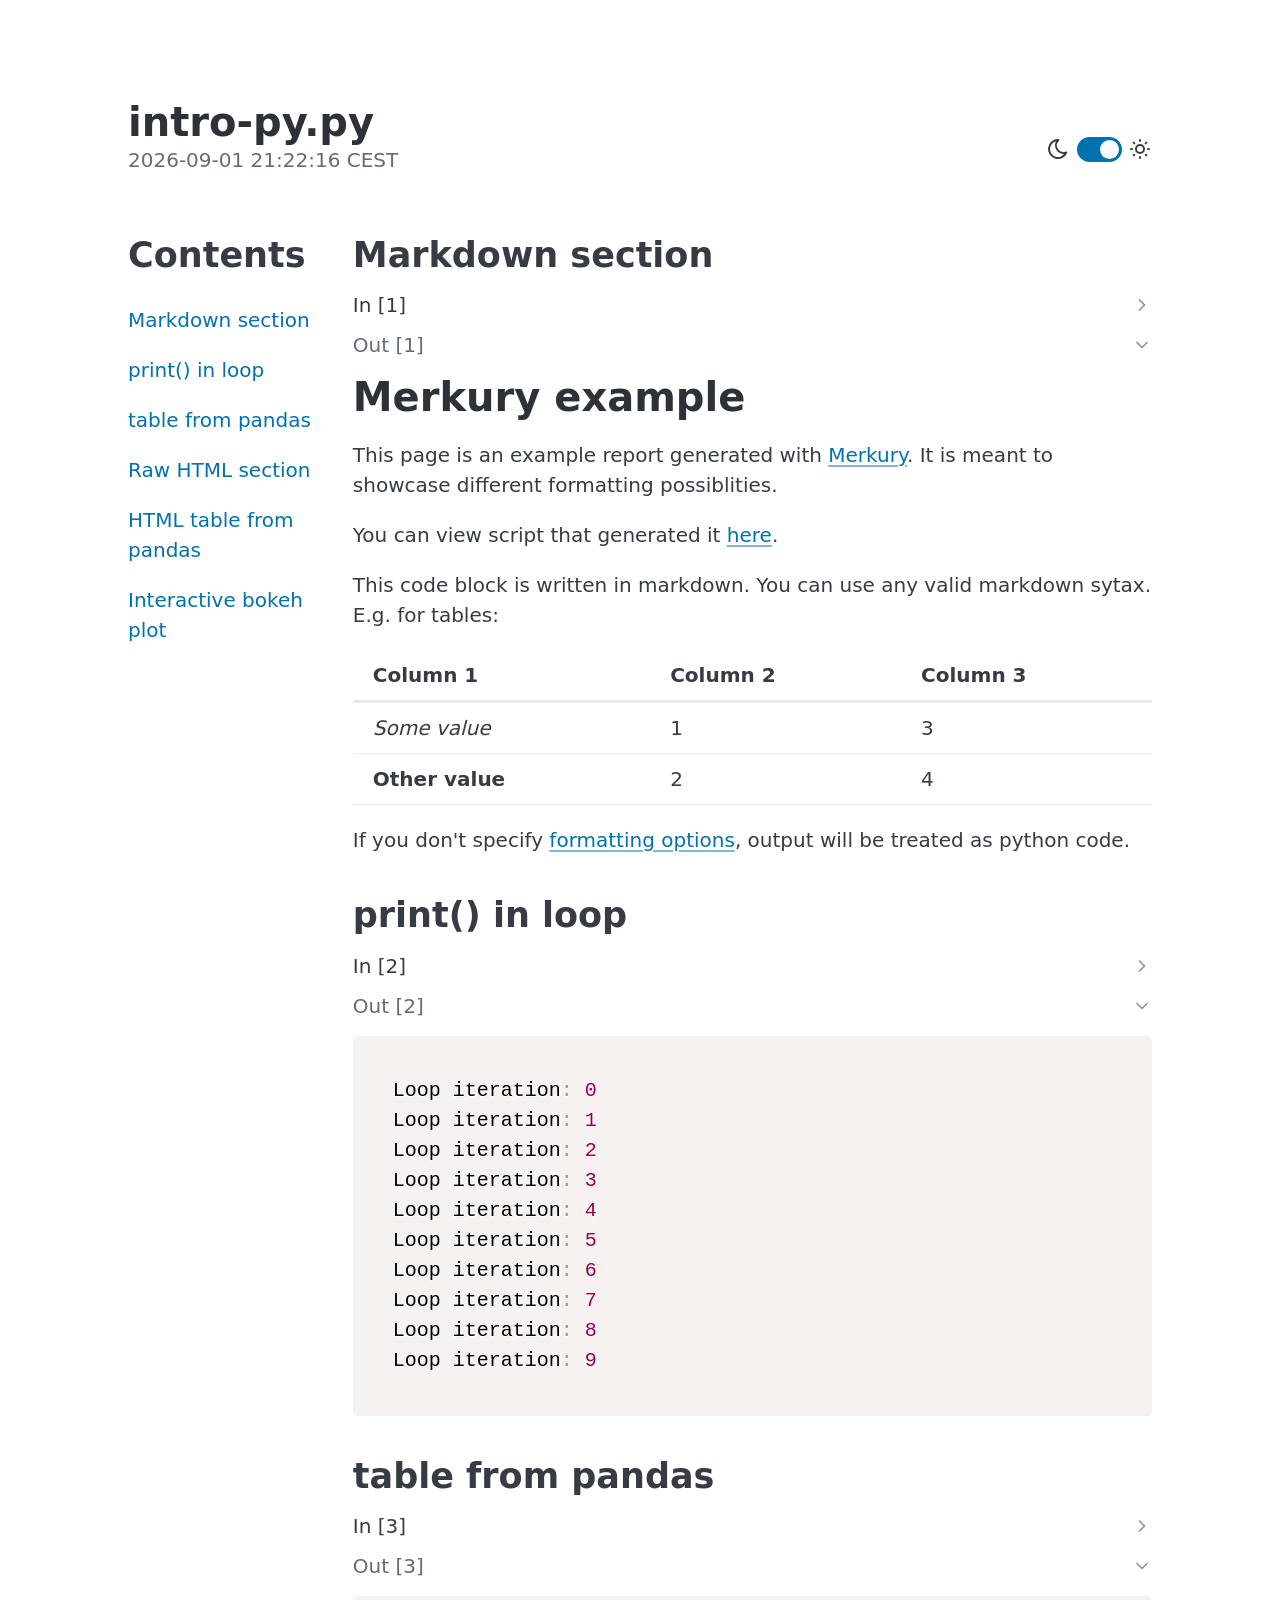
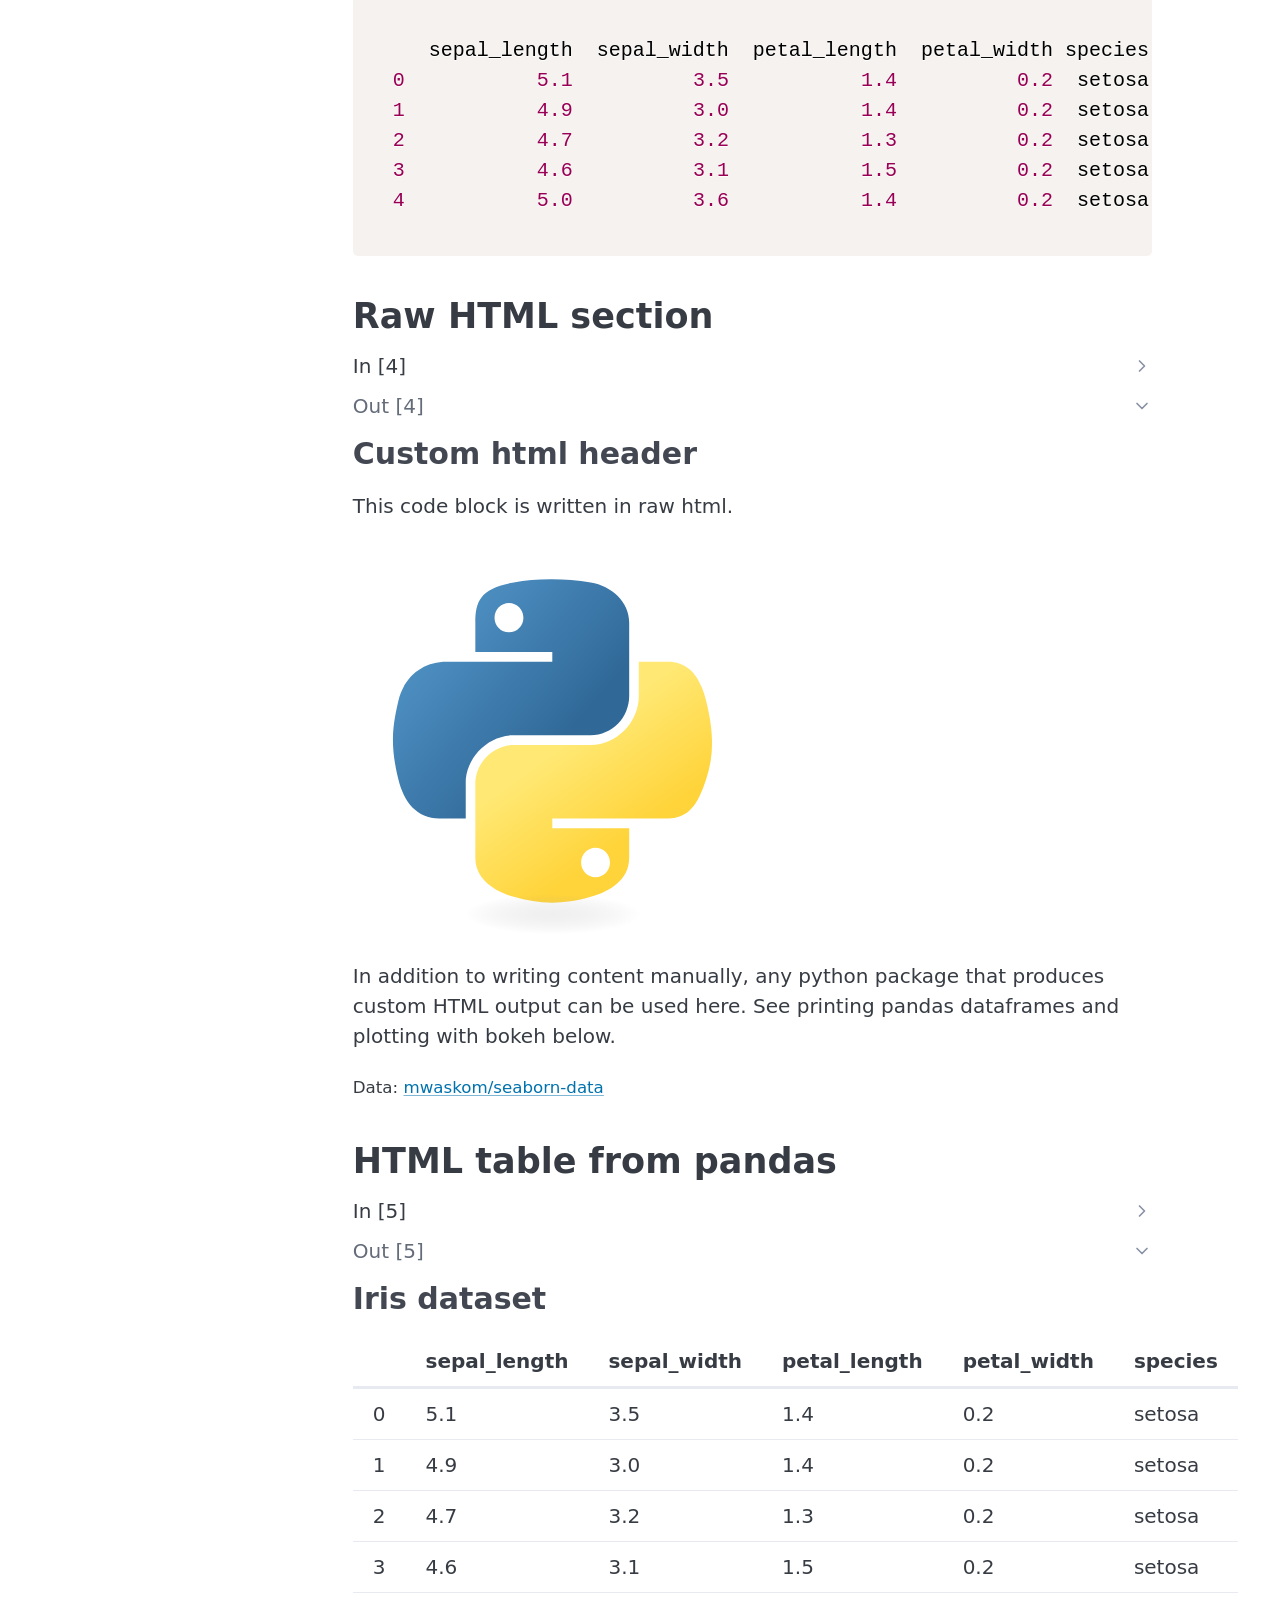
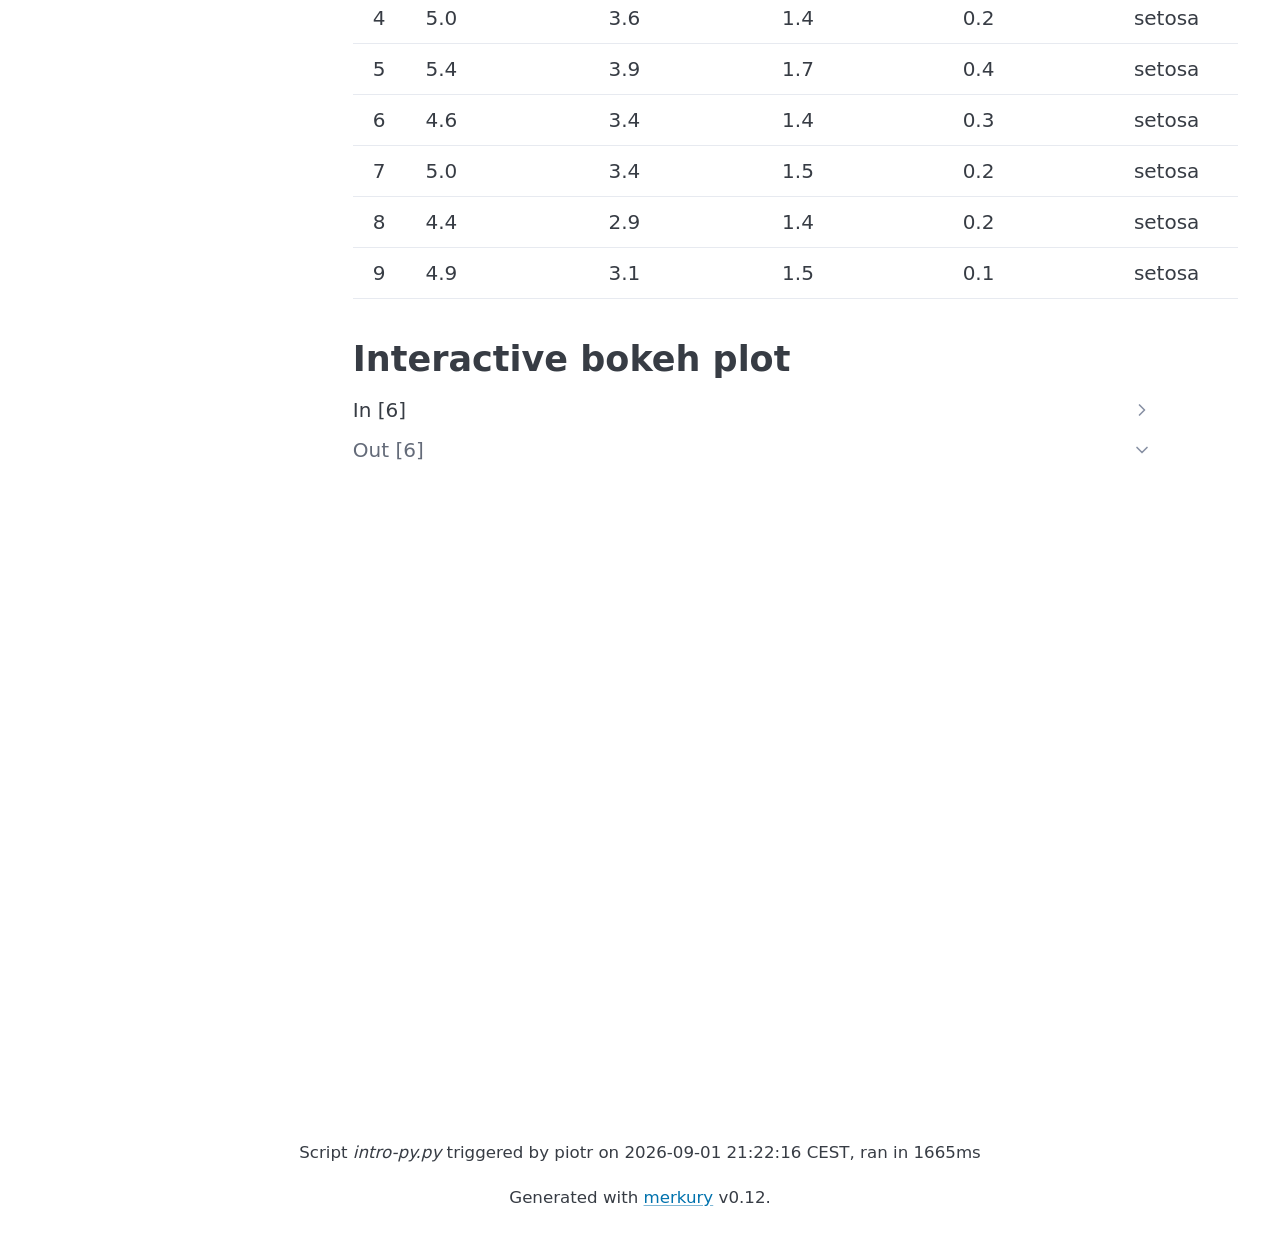
==== commit 11b0a25f: "docs index; docker init" ====
--- a/docs/intro-py.html
+++ b/docs/intro-py.html
@@ -1,5 +1,5 @@
 <!DOCTYPE html>
-<html lang="en" data-theme="dark">
+<html lang="en" data-theme="light">
 <head>
     <meta charset="UTF-8">
     <meta http-equiv="X-UA-Compatible" content="IE=edge">
@@ -10,10 +10,10 @@
  * Pico CSS ✨ v2.1.1 (https://picocss.com)
  * Copyright 2019-2025 - Licensed under MIT
  */:host,:root{--pico-font-family-emoji:"Apple Color Emoji","Segoe UI Emoji","Segoe UI Symbol","Noto Color Emoji";--pico-font-family-sans-serif:system-ui,"Segoe UI",Roboto,Oxygen,Ubuntu,Cantarell,Helvetica,Arial,"Helvetica Neue",sans-serif,var(--pico-font-family-emoji);--pico-font-family-monospace:ui-monospace,SFMono-Regular,"SF Mono",Menlo,Consolas,"Liberation Mono",monospace,var(--pico-font-family-emoji);--pico-font-family:var(--pico-font-family-sans-serif);--pico-line-height:1.5;--pico-font-weight:400;--pico-font-size:100%;--pico-text-underline-offset:0.1rem;--pico-border-radius:0.25rem;--pico-border-width:0.0625rem;--pico-outline-width:0.125rem;--pico-transition:0.2s ease-in-out;--pico-spacing:1rem;--pico-typography-spacing-vertical:1rem;--pico-block-spacing-vertical:var(--pico-spacing);--pico-block-spacing-horizontal:var(--pico-spacing);--pico-grid-column-gap:var(--pico-spacing);--pico-grid-row-gap:var(--pico-spacing);--pico-form-element-spacing-vertical:0.75rem;--pico-form-element-spacing-horizontal:1rem;--pico-group-box-shadow:0 0 0 rgba(0, 0, 0, 0);--pico-group-box-shadow-focus-with-button:0 0 0 var(--pico-outline-width) var(--pico-primary-focus);--pico-group-box-shadow-focus-with-input:0 0 0 0.0625rem var(--pico-form-element-border-color);--pico-modal-overlay-backdrop-filter:blur(0.375rem);--pico-nav-element-spacing-vertical:1rem;--pico-nav-element-spacing-horizontal:0.5rem;--pico-nav-link-spacing-vertical:0.5rem;--pico-nav-link-spacing-horizontal:0.5rem;--pico-nav-breadcrumb-divider:">";--pico-icon-checkbox:url("data:image/svg+xml,%3Csvg xmlns='http://www.w3.org/2000/svg' width='24' height='24' viewBox='0 0 24 24' fill='none' stroke='rgb(255, 255, 255)' stroke-width='4' stroke-linecap='round' stroke-linejoin='round'%3E%3Cpolyline points='20 6 9 17 4 12'%3E%3C/polyline%3E%3C/svg%3E");--pico-icon-minus:url("data:image/svg+xml,%3Csvg xmlns='http://www.w3.org/2000/svg' width='24' height='24' viewBox='0 0 24 24' fill='none' stroke='rgb(255, 255, 255)' stroke-width='4' stroke-linecap='round' stroke-linejoin='round'%3E%3Cline x1='5' y1='12' x2='19' y2='12'%3E%3C/line%3E%3C/svg%3E");--pico-icon-chevron:url("data:image/svg+xml,%3Csvg xmlns='http://www.w3.org/2000/svg' width='24' height='24' viewBox='0 0 24 24' fill='none' stroke='rgb(136, 145, 164)' stroke-width='2' stroke-linecap='round' stroke-linejoin='round'%3E%3Cpolyline points='6 9 12 15 18 9'%3E%3C/polyline%3E%3C/svg%3E");--pico-icon-date:url("data:image/svg+xml,%3Csvg xmlns='http://www.w3.org/2000/svg' width='24' height='24' viewBox='0 0 24 24' fill='none' stroke='rgb(136, 145, 164)' stroke-width='2' stroke-linecap='round' stroke-linejoin='round'%3E%3Crect x='3' y='4' width='18' height='18' rx='2' ry='2'%3E%3C/rect%3E%3Cline x1='16' y1='2' x2='16' y2='6'%3E%3C/line%3E%3Cline x1='8' y1='2' x2='8' y2='6'%3E%3C/line%3E%3Cline x1='3' y1='10' x2='21' y2='10'%3E%3C/line%3E%3C/svg%3E");--pico-icon-time:url("data:image/svg+xml,%3Csvg xmlns='http://www.w3.org/2000/svg' width='24' height='24' viewBox='0 0 24 24' fill='none' stroke='rgb(136, 145, 164)' stroke-width='2' stroke-linecap='round' stroke-linejoin='round'%3E%3Ccircle cx='12' cy='12' r='10'%3E%3C/circle%3E%3Cpolyline points='12 6 12 12 16 14'%3E%3C/polyline%3E%3C/svg%3E");--pico-icon-search:url("data:image/svg+xml,%3Csvg xmlns='http://www.w3.org/2000/svg' width='24' height='24' viewBox='0 0 24 24' fill='none' stroke='rgb(136, 145, 164)' stroke-width='1.5' stroke-linecap='round' stroke-linejoin='round'%3E%3Ccircle cx='11' cy='11' r='8'%3E%3C/circle%3E%3Cline x1='21' y1='21' x2='16.65' y2='16.65'%3E%3C/line%3E%3C/svg%3E");--pico-icon-close:url("data:image/svg+xml,%3Csvg xmlns='http://www.w3.org/2000/svg' width='24' height='24' viewBox='0 0 24 24' fill='none' stroke='rgb(136, 145, 164)' stroke-width='3' stroke-linecap='round' stroke-linejoin='round'%3E%3Cline x1='18' y1='6' x2='6' y2='18'%3E%3C/line%3E%3Cline x1='6' y1='6' x2='18' y2='18'%3E%3C/line%3E%3C/svg%3E");--pico-icon-loading:url("data:image/svg+xml,%3Csvg fill='none' height='24' width='24' viewBox='0 0 24 24' xmlns='http://www.w3.org/2000/svg' %3E%3Cstyle%3E g %7B animation: rotate 2s linear infinite; transform-origin: center center; %7D circle %7B stroke-dasharray: 75,100; stroke-dashoffset: -5; animation: dash 1.5s ease-in-out infinite; stroke-linecap: round; %7D @keyframes rotate %7B 0%25 %7B transform: rotate(0deg); %7D 100%25 %7B transform: rotate(360deg); %7D %7D @keyframes dash %7B 0%25 %7B stroke-dasharray: 1,100; stroke-dashoffset: 0; %7D 50%25 %7B stroke-dasharray: 44.5,100; stroke-dashoffset: -17.5; %7D 100%25 %7B stroke-dasharray: 44.5,100; stroke-dashoffset: -62; %7D %7D %3C/style%3E%3Cg%3E%3Ccircle cx='12' cy='12' r='10' fill='none' stroke='rgb(136, 145, 164)' stroke-width='4' /%3E%3C/g%3E%3C/svg%3E")}@media (min-width:576px){:host,:root{--pico-font-size:106.25%}}@media (min-width:768px){:host,:root{--pico-font-size:112.5%}}@media (min-width:1024px){:host,:root{--pico-font-size:118.75%}}@media (min-width:1280px){:host,:root{--pico-font-size:125%}}@media (min-width:1536px){:host,:root{--pico-font-size:131.25%}}a{--pico-text-decoration:underline}a.contrast,a.secondary{--pico-text-decoration:underline}small{--pico-font-size:0.875em}h1,h2,h3,h4,h5,h6{--pico-font-weight:700}h1{--pico-font-size:2rem;--pico-line-height:1.125;--pico-typography-spacing-top:3rem}h2{--pico-font-size:1.75rem;--pico-line-height:1.15;--pico-typography-spacing-top:2.625rem}h3{--pico-font-size:1.5rem;--pico-line-height:1.175;--pico-typography-spacing-top:2.25rem}h4{--pico-font-size:1.25rem;--pico-line-height:1.2;--pico-typography-spacing-top:1.874rem}h5{--pico-font-size:1.125rem;--pico-line-height:1.225;--pico-typography-spacing-top:1.6875rem}h6{--pico-font-size:1rem;--pico-line-height:1.25;--pico-typography-spacing-top:1.5rem}tfoot td,tfoot th,thead td,thead th{--pico-font-weight:600;--pico-border-width:0.1875rem}code,kbd,pre,samp{--pico-font-family:var(--pico-font-family-monospace)}kbd{--pico-font-weight:bolder}:where(select,textarea),input:not([type=submit],[type=button],[type=reset],[type=checkbox],[type=radio],[type=file]){--pico-outline-width:0.0625rem}[type=search]{--pico-border-radius:5rem}[type=checkbox],[type=radio]{--pico-border-width:0.125rem}[type=checkbox][role=switch]{--pico-border-width:0.1875rem}details.dropdown summary:not([role=button]){--pico-outline-width:0.0625rem}nav details.dropdown summary:focus-visible{--pico-outline-width:0.125rem}[role=search]{--pico-border-radius:5rem}[role=group]:has(button.secondary:focus,[type=submit].secondary:focus,[type=button].secondary:focus,[role=button].secondary:focus),[role=search]:has(button.secondary:focus,[type=submit].secondary:focus,[type=button].secondary:focus,[role=button].secondary:focus){--pico-group-box-shadow-focus-with-button:0 0 0 var(--pico-outline-width) var(--pico-secondary-focus)}[role=group]:has(button.contrast:focus,[type=submit].contrast:focus,[type=button].contrast:focus,[role=button].contrast:focus),[role=search]:has(button.contrast:focus,[type=submit].contrast:focus,[type=button].contrast:focus,[role=button].contrast:focus){--pico-group-box-shadow-focus-with-button:0 0 0 var(--pico-outline-width) var(--pico-contrast-focus)}[role=group] [role=button],[role=group] [type=button],[role=group] [type=submit],[role=group] button,[role=search] [role=button],[role=search] [type=button],[role=search] [type=submit],[role=search] button{--pico-form-element-spacing-horizontal:2rem}details summary[role=button]:not(.outline)::after{filter:brightness(0) invert(1)}[aria-busy=true]:not(input,select,textarea):is(button,[type=submit],[type=button],[type=reset],[role=button]):not(.outline)::before{filter:brightness(0) invert(1)}:host(:not([data-theme=dark])),:root:not([data-theme=dark]),[data-theme=light]{color-scheme:light;--pico-background-color:#fff;--pico-color:#373c44;--pico-text-selection-color:rgba(2, 154, 232, 0.25);--pico-muted-color:#646b79;--pico-muted-border-color:rgb(231, 234, 239.5);--pico-primary:#0172ad;--pico-primary-background:#0172ad;--pico-primary-border:var(--pico-primary-background);--pico-primary-underline:rgba(1, 114, 173, 0.5);--pico-primary-hover:#015887;--pico-primary-hover-background:#02659a;--pico-primary-hover-border:var(--pico-primary-hover-background);--pico-primary-hover-underline:var(--pico-primary-hover);--pico-primary-focus:rgba(2, 154, 232, 0.5);--pico-primary-inverse:#fff;--pico-secondary:#5d6b89;--pico-secondary-background:#525f7a;--pico-secondary-border:var(--pico-secondary-background);--pico-secondary-underline:rgba(93, 107, 137, 0.5);--pico-secondary-hover:#48536b;--pico-secondary-hover-background:#48536b;--pico-secondary-hover-border:var(--pico-secondary-hover-background);--pico-secondary-hover-underline:var(--pico-secondary-hover);--pico-secondary-focus:rgba(93, 107, 137, 0.25);--pico-secondary-inverse:#fff;--pico-contrast:#181c25;--pico-contrast-background:#181c25;--pico-contrast-border:var(--pico-contrast-background);--pico-contrast-underline:rgba(24, 28, 37, 0.5);--pico-contrast-hover:#000;--pico-contrast-hover-background:#000;--pico-contrast-hover-border:var(--pico-contrast-hover-background);--pico-contrast-hover-underline:var(--pico-secondary-hover);--pico-contrast-focus:rgba(93, 107, 137, 0.25);--pico-contrast-inverse:#fff;--pico-box-shadow:0.0145rem 0.029rem 0.174rem rgba(129, 145, 181, 0.01698),0.0335rem 0.067rem 0.402rem rgba(129, 145, 181, 0.024),0.0625rem 0.125rem 0.75rem rgba(129, 145, 181, 0.03),0.1125rem 0.225rem 1.35rem rgba(129, 145, 181, 0.036),0.2085rem 0.417rem 2.502rem rgba(129, 145, 181, 0.04302),0.5rem 1rem 6rem rgba(129, 145, 181, 0.06),0 0 0 0.0625rem rgba(129, 145, 181, 0.015);--pico-h1-color:#2d3138;--pico-h2-color:#373c44;--pico-h3-color:#424751;--pico-h4-color:#4d535e;--pico-h5-color:#5c6370;--pico-h6-color:#646b79;--pico-mark-background-color:rgb(252.5, 230.5, 191.5);--pico-mark-color:#0f1114;--pico-ins-color:rgb(28.5, 105.5, 84);--pico-del-color:rgb(136, 56.5, 53);--pico-blockquote-border-color:var(--pico-muted-border-color);--pico-blockquote-footer-color:var(--pico-muted-color);--pico-button-box-shadow:0 0 0 rgba(0, 0, 0, 0);--pico-button-hover-box-shadow:0 0 0 rgba(0, 0, 0, 0);--pico-table-border-color:var(--pico-muted-border-color);--pico-table-row-stripped-background-color:rgba(111, 120, 135, 0.0375);--pico-code-background-color:rgb(243, 244.5, 246.75);--pico-code-color:#646b79;--pico-code-kbd-background-color:var(--pico-color);--pico-code-kbd-color:var(--pico-background-color);--pico-form-element-background-color:rgb(251, 251.5, 252.25);--pico-form-element-selected-background-color:#dfe3eb;--pico-form-element-border-color:#cfd5e2;--pico-form-element-color:#23262c;--pico-form-element-placeholder-color:var(--pico-muted-color);--pico-form-element-active-background-color:#fff;--pico-form-element-active-border-color:var(--pico-primary-border);--pico-form-element-focus-color:var(--pico-primary-border);--pico-form-element-disabled-opacity:0.5;--pico-form-element-invalid-border-color:rgb(183.5, 105.5, 106.5);--pico-form-element-invalid-active-border-color:rgb(200.25, 79.25, 72.25);--pico-form-element-invalid-focus-color:var(--pico-form-element-invalid-active-border-color);--pico-form-element-valid-border-color:rgb(76, 154.5, 137.5);--pico-form-element-valid-active-border-color:rgb(39, 152.75, 118.75);--pico-form-element-valid-focus-color:var(--pico-form-element-valid-active-border-color);--pico-switch-background-color:#bfc7d9;--pico-switch-checked-background-color:var(--pico-primary-background);--pico-switch-color:#fff;--pico-switch-thumb-box-shadow:0 0 0 rgba(0, 0, 0, 0);--pico-range-border-color:#dfe3eb;--pico-range-active-border-color:#bfc7d9;--pico-range-thumb-border-color:var(--pico-background-color);--pico-range-thumb-color:var(--pico-secondary-background);--pico-range-thumb-active-color:var(--pico-primary-background);--pico-accordion-border-color:var(--pico-muted-border-color);--pico-accordion-active-summary-color:var(--pico-primary-hover);--pico-accordion-close-summary-color:var(--pico-color);--pico-accordion-open-summary-color:var(--pico-muted-color);--pico-card-background-color:var(--pico-background-color);--pico-card-border-color:var(--pico-muted-border-color);--pico-card-box-shadow:var(--pico-box-shadow);--pico-card-sectioning-background-color:rgb(251, 251.5, 252.25);--pico-dropdown-background-color:#fff;--pico-dropdown-border-color:#eff1f4;--pico-dropdown-box-shadow:var(--pico-box-shadow);--pico-dropdown-color:var(--pico-color);--pico-dropdown-hover-background-color:#eff1f4;--pico-loading-spinner-opacity:0.5;--pico-modal-overlay-background-color:rgba(232, 234, 237, 0.75);--pico-progress-background-color:#dfe3eb;--pico-progress-color:var(--pico-primary-background);--pico-tooltip-background-color:var(--pico-contrast-background);--pico-tooltip-color:var(--pico-contrast-inverse);--pico-icon-valid:url("data:image/svg+xml,%3Csvg xmlns='http://www.w3.org/2000/svg' width='24' height='24' viewBox='0 0 24 24' fill='none' stroke='rgb(76, 154.5, 137.5)' stroke-width='2' stroke-linecap='round' stroke-linejoin='round'%3E%3Cpolyline points='20 6 9 17 4 12'%3E%3C/polyline%3E%3C/svg%3E");--pico-icon-invalid:url("data:image/svg+xml,%3Csvg xmlns='http://www.w3.org/2000/svg' width='24' height='24' viewBox='0 0 24 24' fill='none' stroke='rgb(200.25, 79.25, 72.25)' stroke-width='2' stroke-linecap='round' stroke-linejoin='round'%3E%3Ccircle cx='12' cy='12' r='10'%3E%3C/circle%3E%3Cline x1='12' y1='8' x2='12' y2='12'%3E%3C/line%3E%3Cline x1='12' y1='16' x2='12.01' y2='16'%3E%3C/line%3E%3C/svg%3E")}:host(:not([data-theme=dark])) input:is([type=submit],[type=button],[type=reset],[type=checkbox],[type=radio],[type=file]),:root:not([data-theme=dark]) input:is([type=submit],[type=button],[type=reset],[type=checkbox],[type=radio],[type=file]),[data-theme=light] input:is([type=submit],[type=button],[type=reset],[type=checkbox],[type=radio],[type=file]){--pico-form-element-focus-color:var(--pico-primary-focus)}@media only screen and (prefers-color-scheme:dark){:host(:not([data-theme])),:root:not([data-theme]){color-scheme:dark;--pico-background-color:rgb(19, 22.5, 30.5);--pico-color:#c2c7d0;--pico-text-selection-color:rgba(1, 170, 255, 0.1875);--pico-muted-color:#7b8495;--pico-muted-border-color:#202632;--pico-primary:#01aaff;--pico-primary-background:#0172ad;--pico-primary-border:var(--pico-primary-background);--pico-primary-underline:rgba(1, 170, 255, 0.5);--pico-primary-hover:#79c0ff;--pico-primary-hover-background:#017fc0;--pico-primary-hover-border:var(--pico-primary-hover-background);--pico-primary-hover-underline:var(--pico-primary-hover);--pico-primary-focus:rgba(1, 170, 255, 0.375);--pico-primary-inverse:#fff;--pico-secondary:#969eaf;--pico-secondary-background:#525f7a;--pico-secondary-border:var(--pico-secondary-background);--pico-secondary-underline:rgba(150, 158, 175, 0.5);--pico-secondary-hover:#b3b9c5;--pico-secondary-hover-background:#5d6b89;--pico-secondary-hover-border:var(--pico-secondary-hover-background);--pico-secondary-hover-underline:var(--pico-secondary-hover);--pico-secondary-focus:rgba(144, 158, 190, 0.25);--pico-secondary-inverse:#fff;--pico-contrast:#dfe3eb;--pico-contrast-background:#eff1f4;--pico-contrast-border:var(--pico-contrast-background);--pico-contrast-underline:rgba(223, 227, 235, 0.5);--pico-contrast-hover:#fff;--pico-contrast-hover-background:#fff;--pico-contrast-hover-border:var(--pico-contrast-hover-background);--pico-contrast-hover-underline:var(--pico-contrast-hover);--pico-contrast-focus:rgba(207, 213, 226, 0.25);--pico-contrast-inverse:#000;--pico-box-shadow:0.0145rem 0.029rem 0.174rem rgba(7, 8.5, 12, 0.01698),0.0335rem 0.067rem 0.402rem rgba(7, 8.5, 12, 0.024),0.0625rem 0.125rem 0.75rem rgba(7, 8.5, 12, 0.03),0.1125rem 0.225rem 1.35rem rgba(7, 8.5, 12, 0.036),0.2085rem 0.417rem 2.502rem rgba(7, 8.5, 12, 0.04302),0.5rem 1rem 6rem rgba(7, 8.5, 12, 0.06),0 0 0 0.0625rem rgba(7, 8.5, 12, 0.015);--pico-h1-color:#f0f1f3;--pico-h2-color:#e0e3e7;--pico-h3-color:#c2c7d0;--pico-h4-color:#b3b9c5;--pico-h5-color:#a4acba;--pico-h6-color:#8891a4;--pico-mark-background-color:#014063;--pico-mark-color:#fff;--pico-ins-color:#62af9a;--pico-del-color:rgb(205.5, 126, 123);--pico-blockquote-border-color:var(--pico-muted-border-color);--pico-blockquote-footer-color:var(--pico-muted-color);--pico-button-box-shadow:0 0 0 rgba(0, 0, 0, 0);--pico-button-hover-box-shadow:0 0 0 rgba(0, 0, 0, 0);--pico-table-border-color:var(--pico-muted-border-color);--pico-table-row-stripped-background-color:rgba(111, 120, 135, 0.0375);--pico-code-background-color:rgb(26, 30.5, 40.25);--pico-code-color:#8891a4;--pico-code-kbd-background-color:var(--pico-color);--pico-code-kbd-color:var(--pico-background-color);--pico-form-element-background-color:rgb(28, 33, 43.5);--pico-form-element-selected-background-color:#2a3140;--pico-form-element-border-color:#2a3140;--pico-form-element-color:#e0e3e7;--pico-form-element-placeholder-color:#8891a4;--pico-form-element-active-background-color:rgb(26, 30.5, 40.25);--pico-form-element-active-border-color:var(--pico-primary-border);--pico-form-element-focus-color:var(--pico-primary-border);--pico-form-element-disabled-opacity:0.5;--pico-form-element-invalid-border-color:rgb(149.5, 74, 80);--pico-form-element-invalid-active-border-color:rgb(183.25, 63.5, 59);--pico-form-element-invalid-focus-color:var(--pico-form-element-invalid-active-border-color);--pico-form-element-valid-border-color:#2a7b6f;--pico-form-element-valid-active-border-color:rgb(22, 137, 105.5);--pico-form-element-valid-focus-color:var(--pico-form-element-valid-active-border-color);--pico-switch-background-color:#333c4e;--pico-switch-checked-background-color:var(--pico-primary-background);--pico-switch-color:#fff;--pico-switch-thumb-box-shadow:0 0 0 rgba(0, 0, 0, 0);--pico-range-border-color:#202632;--pico-range-active-border-color:#2a3140;--pico-range-thumb-border-color:var(--pico-background-color);--pico-range-thumb-color:var(--pico-secondary-background);--pico-range-thumb-active-color:var(--pico-primary-background);--pico-accordion-border-color:var(--pico-muted-border-color);--pico-accordion-active-summary-color:var(--pico-primary-hover);--pico-accordion-close-summary-color:var(--pico-color);--pico-accordion-open-summary-color:var(--pico-muted-color);--pico-card-background-color:#181c25;--pico-card-border-color:var(--pico-card-background-color);--pico-card-box-shadow:var(--pico-box-shadow);--pico-card-sectioning-background-color:rgb(26, 30.5, 40.25);--pico-dropdown-background-color:#181c25;--pico-dropdown-border-color:#202632;--pico-dropdown-box-shadow:var(--pico-box-shadow);--pico-dropdown-color:var(--pico-color);--pico-dropdown-hover-background-color:#202632;--pico-loading-spinner-opacity:0.5;--pico-modal-overlay-background-color:rgba(7.5, 8.5, 10, 0.75);--pico-progress-background-color:#202632;--pico-progress-color:var(--pico-primary-background);--pico-tooltip-background-color:var(--pico-contrast-background);--pico-tooltip-color:var(--pico-contrast-inverse);--pico-icon-valid:url("data:image/svg+xml,%3Csvg xmlns='http://www.w3.org/2000/svg' width='24' height='24' viewBox='0 0 24 24' fill='none' stroke='rgb(42, 123, 111)' stroke-width='2' stroke-linecap='round' stroke-linejoin='round'%3E%3Cpolyline points='20 6 9 17 4 12'%3E%3C/polyline%3E%3C/svg%3E");--pico-icon-invalid:url("data:image/svg+xml,%3Csvg xmlns='http://www.w3.org/2000/svg' width='24' height='24' viewBox='0 0 24 24' fill='none' stroke='rgb(149.5, 74, 80)' stroke-width='2' stroke-linecap='round' stroke-linejoin='round'%3E%3Ccircle cx='12' cy='12' r='10'%3E%3C/circle%3E%3Cline x1='12' y1='8' x2='12' y2='12'%3E%3C/line%3E%3Cline x1='12' y1='16' x2='12.01' y2='16'%3E%3C/line%3E%3C/svg%3E")}:host(:not([data-theme])) input:is([type=submit],[type=button],[type=reset],[type=checkbox],[type=radio],[type=file]),:root:not([data-theme]) input:is([type=submit],[type=button],[type=reset],[type=checkbox],[type=radio],[type=file]){--pico-form-element-focus-color:var(--pico-primary-focus)}:host(:not([data-theme])) details summary[role=button].contrast:not(.outline)::after,:root:not([data-theme]) details summary[role=button].contrast:not(.outline)::after{filter:brightness(0)}:host(:not([data-theme])) [aria-busy=true]:not(input,select,textarea).contrast:is(button,[type=submit],[type=button],[type=reset],[role=button]):not(.outline)::before,:root:not([data-theme]) [aria-busy=true]:not(input,select,textarea).contrast:is(button,[type=submit],[type=button],[type=reset],[role=button]):not(.outline)::before{filter:brightness(0)}}[data-theme=dark]{color-scheme:dark;--pico-background-color:rgb(19, 22.5, 30.5);--pico-color:#c2c7d0;--pico-text-selection-color:rgba(1, 170, 255, 0.1875);--pico-muted-color:#7b8495;--pico-muted-border-color:#202632;--pico-primary:#01aaff;--pico-primary-background:#0172ad;--pico-primary-border:var(--pico-primary-background);--pico-primary-underline:rgba(1, 170, 255, 0.5);--pico-primary-hover:#79c0ff;--pico-primary-hover-background:#017fc0;--pico-primary-hover-border:var(--pico-primary-hover-background);--pico-primary-hover-underline:var(--pico-primary-hover);--pico-primary-focus:rgba(1, 170, 255, 0.375);--pico-primary-inverse:#fff;--pico-secondary:#969eaf;--pico-secondary-background:#525f7a;--pico-secondary-border:var(--pico-secondary-background);--pico-secondary-underline:rgba(150, 158, 175, 0.5);--pico-secondary-hover:#b3b9c5;--pico-secondary-hover-background:#5d6b89;--pico-secondary-hover-border:var(--pico-secondary-hover-background);--pico-secondary-hover-underline:var(--pico-secondary-hover);--pico-secondary-focus:rgba(144, 158, 190, 0.25);--pico-secondary-inverse:#fff;--pico-contrast:#dfe3eb;--pico-contrast-background:#eff1f4;--pico-contrast-border:var(--pico-contrast-background);--pico-contrast-underline:rgba(223, 227, 235, 0.5);--pico-contrast-hover:#fff;--pico-contrast-hover-background:#fff;--pico-contrast-hover-border:var(--pico-contrast-hover-background);--pico-contrast-hover-underline:var(--pico-contrast-hover);--pico-contrast-focus:rgba(207, 213, 226, 0.25);--pico-contrast-inverse:#000;--pico-box-shadow:0.0145rem 0.029rem 0.174rem rgba(7, 8.5, 12, 0.01698),0.0335rem 0.067rem 0.402rem rgba(7, 8.5, 12, 0.024),0.0625rem 0.125rem 0.75rem rgba(7, 8.5, 12, 0.03),0.1125rem 0.225rem 1.35rem rgba(7, 8.5, 12, 0.036),0.2085rem 0.417rem 2.502rem rgba(7, 8.5, 12, 0.04302),0.5rem 1rem 6rem rgba(7, 8.5, 12, 0.06),0 0 0 0.0625rem rgba(7, 8.5, 12, 0.015);--pico-h1-color:#f0f1f3;--pico-h2-color:#e0e3e7;--pico-h3-color:#c2c7d0;--pico-h4-color:#b3b9c5;--pico-h5-color:#a4acba;--pico-h6-color:#8891a4;--pico-mark-background-color:#014063;--pico-mark-color:#fff;--pico-ins-color:#62af9a;--pico-del-color:rgb(205.5, 126, 123);--pico-blockquote-border-color:var(--pico-muted-border-color);--pico-blockquote-footer-color:var(--pico-muted-color);--pico-button-box-shadow:0 0 0 rgba(0, 0, 0, 0);--pico-button-hover-box-shadow:0 0 0 rgba(0, 0, 0, 0);--pico-table-border-color:var(--pico-muted-border-color);--pico-table-row-stripped-background-color:rgba(111, 120, 135, 0.0375);--pico-code-background-color:rgb(26, 30.5, 40.25);--pico-code-color:#8891a4;--pico-code-kbd-background-color:var(--pico-color);--pico-code-kbd-color:var(--pico-background-color);--pico-form-element-background-color:rgb(28, 33, 43.5);--pico-form-element-selected-background-color:#2a3140;--pico-form-element-border-color:#2a3140;--pico-form-element-color:#e0e3e7;--pico-form-element-placeholder-color:#8891a4;--pico-form-element-active-background-color:rgb(26, 30.5, 40.25);--pico-form-element-active-border-color:var(--pico-primary-border);--pico-form-element-focus-color:var(--pico-primary-border);--pico-form-element-disabled-opacity:0.5;--pico-form-element-invalid-border-color:rgb(149.5, 74, 80);--pico-form-element-invalid-active-border-color:rgb(183.25, 63.5, 59);--pico-form-element-invalid-focus-color:var(--pico-form-element-invalid-active-border-color);--pico-form-element-valid-border-color:#2a7b6f;--pico-form-element-valid-active-border-color:rgb(22, 137, 105.5);--pico-form-element-valid-focus-color:var(--pico-form-element-valid-active-border-color);--pico-switch-background-color:#333c4e;--pico-switch-checked-background-color:var(--pico-primary-background);--pico-switch-color:#fff;--pico-switch-thumb-box-shadow:0 0 0 rgba(0, 0, 0, 0);--pico-range-border-color:#202632;--pico-range-active-border-color:#2a3140;--pico-range-thumb-border-color:var(--pico-background-color);--pico-range-thumb-color:var(--pico-secondary-background);--pico-range-thumb-active-color:var(--pico-primary-background);--pico-accordion-border-color:var(--pico-muted-border-color);--pico-accordion-active-summary-color:var(--pico-primary-hover);--pico-accordion-close-summary-color:var(--pico-color);--pico-accordion-open-summary-color:var(--pico-muted-color);--pico-card-background-color:#181c25;--pico-card-border-color:var(--pico-card-background-color);--pico-card-box-shadow:var(--pico-box-shadow);--pico-card-sectioning-background-color:rgb(26, 30.5, 40.25);--pico-dropdown-background-color:#181c25;--pico-dropdown-border-color:#202632;--pico-dropdown-box-shadow:var(--pico-box-shadow);--pico-dropdown-color:var(--pico-color);--pico-dropdown-hover-background-color:#202632;--pico-loading-spinner-opacity:0.5;--pico-modal-overlay-background-color:rgba(7.5, 8.5, 10, 0.75);--pico-progress-background-color:#202632;--pico-progress-color:var(--pico-primary-background);--pico-tooltip-background-color:var(--pico-contrast-background);--pico-tooltip-color:var(--pico-contrast-inverse);--pico-icon-valid:url("data:image/svg+xml,%3Csvg xmlns='http://www.w3.org/2000/svg' width='24' height='24' viewBox='0 0 24 24' fill='none' stroke='rgb(42, 123, 111)' stroke-width='2' stroke-linecap='round' stroke-linejoin='round'%3E%3Cpolyline points='20 6 9 17 4 12'%3E%3C/polyline%3E%3C/svg%3E");--pico-icon-invalid:url("data:image/svg+xml,%3Csvg xmlns='http://www.w3.org/2000/svg' width='24' height='24' viewBox='0 0 24 24' fill='none' stroke='rgb(149.5, 74, 80)' stroke-width='2' stroke-linecap='round' stroke-linejoin='round'%3E%3Ccircle cx='12' cy='12' r='10'%3E%3C/circle%3E%3Cline x1='12' y1='8' x2='12' y2='12'%3E%3C/line%3E%3Cline x1='12' y1='16' x2='12.01' y2='16'%3E%3C/line%3E%3C/svg%3E")}[data-theme=dark] input:is([type=submit],[type=button],[type=reset],[type=checkbox],[type=radio],[type=file]){--pico-form-element-focus-color:var(--pico-primary-focus)}[data-theme=dark] details summary[role=button].contrast:not(.outline)::after{filter:brightness(0)}[data-theme=dark] [aria-busy=true]:not(input,select,textarea).contrast:is(button,[type=submit],[type=button],[type=reset],[role=button]):not(.outline)::before{filter:brightness(0)}[type=checkbox],[type=radio],[type=range],progress{accent-color:var(--pico-primary)}*,::after,::before{box-sizing:border-box;background-repeat:no-repeat}::after,::before{text-decoration:inherit;vertical-align:inherit}:where(:host),:where(:root){-webkit-tap-highlight-color:transparent;-webkit-text-size-adjust:100%;-moz-text-size-adjust:100%;text-size-adjust:100%;background-color:var(--pico-background-color);color:var(--pico-color);font-weight:var(--pico-font-weight);font-size:var(--pico-font-size);line-height:var(--pico-line-height);font-family:var(--pico-font-family);text-underline-offset:var(--pico-text-underline-offset);text-rendering:optimizeLegibility;overflow-wrap:break-word;-moz-tab-size:4;-o-tab-size:4;tab-size:4}body{width:100%;margin:0}main{display:block}body>footer,body>header,body>main{padding-block:var(--pico-block-spacing-vertical)}section{margin-bottom:var(--pico-block-spacing-vertical)}.container,.container-fluid{width:100%;margin-right:auto;margin-left:auto;padding-right:var(--pico-spacing);padding-left:var(--pico-spacing)}@media (min-width:576px){.container{max-width:510px;padding-right:0;padding-left:0}}@media (min-width:768px){.container{max-width:700px}}@media (min-width:1024px){.container{max-width:950px}}@media (min-width:1280px){.container{max-width:1200px}}@media (min-width:1536px){.container{max-width:1450px}}.grid{grid-column-gap:var(--pico-grid-column-gap);grid-row-gap:var(--pico-grid-row-gap);display:grid;grid-template-columns:1fr}@media (min-width:768px){.grid{grid-template-columns:repeat(auto-fit,minmax(0%,1fr))}}.grid>*{min-width:0}.overflow-auto{overflow:auto}b,strong{font-weight:bolder}sub,sup{position:relative;font-size:.75em;line-height:0;vertical-align:baseline}sub{bottom:-.25em}sup{top:-.5em}address,blockquote,dl,ol,p,pre,table,ul{margin-top:0;margin-bottom:var(--pico-typography-spacing-vertical);color:var(--pico-color);font-style:normal;font-weight:var(--pico-font-weight)}h1,h2,h3,h4,h5,h6{margin-top:0;margin-bottom:var(--pico-typography-spacing-vertical);color:var(--pico-color);font-weight:var(--pico-font-weight);font-size:var(--pico-font-size);line-height:var(--pico-line-height);font-family:var(--pico-font-family)}h1{--pico-color:var(--pico-h1-color)}h2{--pico-color:var(--pico-h2-color)}h3{--pico-color:var(--pico-h3-color)}h4{--pico-color:var(--pico-h4-color)}h5{--pico-color:var(--pico-h5-color)}h6{--pico-color:var(--pico-h6-color)}:where(article,address,blockquote,dl,figure,form,ol,p,pre,table,ul)~:is(h1,h2,h3,h4,h5,h6){margin-top:var(--pico-typography-spacing-top)}p{margin-bottom:var(--pico-typography-spacing-vertical)}hgroup{margin-bottom:var(--pico-typography-spacing-vertical)}hgroup>*{margin-top:0;margin-bottom:0}hgroup>:not(:first-child):last-child{--pico-color:var(--pico-muted-color);--pico-font-weight:unset;font-size:1rem}:where(ol,ul) li{margin-bottom:calc(var(--pico-typography-spacing-vertical) * .25)}:where(dl,ol,ul) :where(dl,ol,ul){margin:0;margin-top:calc(var(--pico-typography-spacing-vertical) * .25)}ul li{list-style:square}mark{padding:.125rem .25rem;background-color:var(--pico-mark-background-color);color:var(--pico-mark-color);vertical-align:baseline}blockquote{display:block;margin:var(--pico-typography-spacing-vertical) 0;padding:var(--pico-spacing);border-right:none;border-left:.25rem solid var(--pico-blockquote-border-color);border-inline-start:0.25rem solid var(--pico-blockquote-border-color);border-inline-end:none}blockquote footer{margin-top:calc(var(--pico-typography-spacing-vertical) * .5);color:var(--pico-blockquote-footer-color)}abbr[title]{border-bottom:1px dotted;text-decoration:none;cursor:help}ins{color:var(--pico-ins-color);text-decoration:none}del{color:var(--pico-del-color)}::-moz-selection{background-color:var(--pico-text-selection-color)}::selection{background-color:var(--pico-text-selection-color)}:where(a:not([role=button])),[role=link]{--pico-color:var(--pico-primary);--pico-background-color:transparent;--pico-underline:var(--pico-primary-underline);outline:0;background-color:var(--pico-background-color);color:var(--pico-color);-webkit-text-decoration:var(--pico-text-decoration);text-decoration:var(--pico-text-decoration);text-decoration-color:var(--pico-underline);text-underline-offset:0.125em;transition:background-color var(--pico-transition),color var(--pico-transition),box-shadow var(--pico-transition),-webkit-text-decoration var(--pico-transition);transition:background-color var(--pico-transition),color var(--pico-transition),text-decoration var(--pico-transition),box-shadow var(--pico-transition);transition:background-color var(--pico-transition),color var(--pico-transition),text-decoration var(--pico-transition),box-shadow var(--pico-transition),-webkit-text-decoration var(--pico-transition)}:where(a:not([role=button])):is([aria-current]:not([aria-current=false]),:hover,:active,:focus),[role=link]:is([aria-current]:not([aria-current=false]),:hover,:active,:focus){--pico-color:var(--pico-primary-hover);--pico-underline:var(--pico-primary-hover-underline);--pico-text-decoration:underline}:where(a:not([role=button])):focus-visible,[role=link]:focus-visible{box-shadow:0 0 0 var(--pico-outline-width) var(--pico-primary-focus)}:where(a:not([role=button])).secondary,[role=link].secondary{--pico-color:var(--pico-secondary);--pico-underline:var(--pico-secondary-underline)}:where(a:not([role=button])).secondary:is([aria-current]:not([aria-current=false]),:hover,:active,:focus),[role=link].secondary:is([aria-current]:not([aria-current=false]),:hover,:active,:focus){--pico-color:var(--pico-secondary-hover);--pico-underline:var(--pico-secondary-hover-underline)}:where(a:not([role=button])).contrast,[role=link].contrast{--pico-color:var(--pico-contrast);--pico-underline:var(--pico-contrast-underline)}:where(a:not([role=button])).contrast:is([aria-current]:not([aria-current=false]),:hover,:active,:focus),[role=link].contrast:is([aria-current]:not([aria-current=false]),:hover,:active,:focus){--pico-color:var(--pico-contrast-hover);--pico-underline:var(--pico-contrast-hover-underline)}a[role=button]{display:inline-block}button{margin:0;overflow:visible;font-family:inherit;text-transform:none}[type=button],[type=reset],[type=submit],button{-webkit-appearance:button}[role=button],[type=button],[type=file]::file-selector-button,[type=reset],[type=submit],button{--pico-background-color:var(--pico-primary-background);--pico-border-color:var(--pico-primary-border);--pico-color:var(--pico-primary-inverse);--pico-box-shadow:var(--pico-button-box-shadow, 0 0 0 rgba(0, 0, 0, 0));padding:var(--pico-form-element-spacing-vertical) var(--pico-form-element-spacing-horizontal);border:var(--pico-border-width) solid var(--pico-border-color);border-radius:var(--pico-border-radius);outline:0;background-color:var(--pico-background-color);box-shadow:var(--pico-box-shadow);color:var(--pico-color);font-weight:var(--pico-font-weight);font-size:1rem;line-height:var(--pico-line-height);text-align:center;text-decoration:none;cursor:pointer;-webkit-user-select:none;-moz-user-select:none;user-select:none;transition:background-color var(--pico-transition),border-color var(--pico-transition),color var(--pico-transition),box-shadow var(--pico-transition)}[role=button]:is(:hover,:active,:focus),[role=button]:is([aria-current]:not([aria-current=false])),[type=button]:is(:hover,:active,:focus),[type=button]:is([aria-current]:not([aria-current=false])),[type=file]::file-selector-button:is(:hover,:active,:focus),[type=file]::file-selector-button:is([aria-current]:not([aria-current=false])),[type=reset]:is(:hover,:active,:focus),[type=reset]:is([aria-current]:not([aria-current=false])),[type=submit]:is(:hover,:active,:focus),[type=submit]:is([aria-current]:not([aria-current=false])),button:is(:hover,:active,:focus),button:is([aria-current]:not([aria-current=false])){--pico-background-color:var(--pico-primary-hover-background);--pico-border-color:var(--pico-primary-hover-border);--pico-box-shadow:var(--pico-button-hover-box-shadow, 0 0 0 rgba(0, 0, 0, 0));--pico-color:var(--pico-primary-inverse)}[role=button]:focus,[role=button]:is([aria-current]:not([aria-current=false])):focus,[type=button]:focus,[type=button]:is([aria-current]:not([aria-current=false])):focus,[type=file]::file-selector-button:focus,[type=file]::file-selector-button:is([aria-current]:not([aria-current=false])):focus,[type=reset]:focus,[type=reset]:is([aria-current]:not([aria-current=false])):focus,[type=submit]:focus,[type=submit]:is([aria-current]:not([aria-current=false])):focus,button:focus,button:is([aria-current]:not([aria-current=false])):focus{--pico-box-shadow:var(--pico-button-hover-box-shadow, 0 0 0 rgba(0, 0, 0, 0)),0 0 0 var(--pico-outline-width) var(--pico-primary-focus)}[type=button],[type=reset],[type=submit]{margin-bottom:var(--pico-spacing)}:is(button,[type=submit],[type=button],[role=button]).secondary,[type=file]::file-selector-button,[type=reset]{--pico-background-color:var(--pico-secondary-background);--pico-border-color:var(--pico-secondary-border);--pico-color:var(--pico-secondary-inverse);cursor:pointer}:is(button,[type=submit],[type=button],[role=button]).secondary:is([aria-current]:not([aria-current=false]),:hover,:active,:focus),[type=file]::file-selector-button:is([aria-current]:not([aria-current=false]),:hover,:active,:focus),[type=reset]:is([aria-current]:not([aria-current=false]),:hover,:active,:focus){--pico-background-color:var(--pico-secondary-hover-background);--pico-border-color:var(--pico-secondary-hover-border);--pico-color:var(--pico-secondary-inverse)}:is(button,[type=submit],[type=button],[role=button]).secondary:focus,:is(button,[type=submit],[type=button],[role=button]).secondary:is([aria-current]:not([aria-current=false])):focus,[type=file]::file-selector-button:focus,[type=file]::file-selector-button:is([aria-current]:not([aria-current=false])):focus,[type=reset]:focus,[type=reset]:is([aria-current]:not([aria-current=false])):focus{--pico-box-shadow:var(--pico-button-hover-box-shadow, 0 0 0 rgba(0, 0, 0, 0)),0 0 0 var(--pico-outline-width) var(--pico-secondary-focus)}:is(button,[type=submit],[type=button],[role=button]).contrast{--pico-background-color:var(--pico-contrast-background);--pico-border-color:var(--pico-contrast-border);--pico-color:var(--pico-contrast-inverse)}:is(button,[type=submit],[type=button],[role=button]).contrast:is([aria-current]:not([aria-current=false]),:hover,:active,:focus){--pico-background-color:var(--pico-contrast-hover-background);--pico-border-color:var(--pico-contrast-hover-border);--pico-color:var(--pico-contrast-inverse)}:is(button,[type=submit],[type=button],[role=button]).contrast:focus,:is(button,[type=submit],[type=button],[role=button]).contrast:is([aria-current]:not([aria-current=false])):focus{--pico-box-shadow:var(--pico-button-hover-box-shadow, 0 0 0 rgba(0, 0, 0, 0)),0 0 0 var(--pico-outline-width) var(--pico-contrast-focus)}:is(button,[type=submit],[type=button],[role=button]).outline,[type=reset].outline{--pico-background-color:transparent;--pico-color:var(--pico-primary);--pico-border-color:var(--pico-primary)}:is(button,[type=submit],[type=button],[role=button]).outline:is([aria-current]:not([aria-current=false]),:hover,:active,:focus),[type=reset].outline:is([aria-current]:not([aria-current=false]),:hover,:active,:focus){--pico-background-color:transparent;--pico-color:var(--pico-primary-hover);--pico-border-color:var(--pico-primary-hover)}:is(button,[type=submit],[type=button],[role=button]).outline.secondary,[type=reset].outline{--pico-color:var(--pico-secondary);--pico-border-color:var(--pico-secondary)}:is(button,[type=submit],[type=button],[role=button]).outline.secondary:is([aria-current]:not([aria-current=false]),:hover,:active,:focus),[type=reset].outline:is([aria-current]:not([aria-current=false]),:hover,:active,:focus){--pico-color:var(--pico-secondary-hover);--pico-border-color:var(--pico-secondary-hover)}:is(button,[type=submit],[type=button],[role=button]).outline.contrast{--pico-color:var(--pico-contrast);--pico-border-color:var(--pico-contrast)}:is(button,[type=submit],[type=button],[role=button]).outline.contrast:is([aria-current]:not([aria-current=false]),:hover,:active,:focus){--pico-color:var(--pico-contrast-hover);--pico-border-color:var(--pico-contrast-hover)}:where(button,[type=submit],[type=reset],[type=button],[role=button])[disabled],:where(fieldset[disabled]) :is(button,[type=submit],[type=button],[type=reset],[role=button]){opacity:.5;pointer-events:none}:where(table){width:100%;border-collapse:collapse;border-spacing:0;text-indent:0}td,th{padding:calc(var(--pico-spacing)/ 2) var(--pico-spacing);border-bottom:var(--pico-border-width) solid var(--pico-table-border-color);background-color:var(--pico-background-color);color:var(--pico-color);font-weight:var(--pico-font-weight);text-align:left;text-align:start}tfoot td,tfoot th{border-top:var(--pico-border-width) solid var(--pico-table-border-color);border-bottom:0}table.striped tbody tr:nth-child(odd) td,table.striped tbody tr:nth-child(odd) th{background-color:var(--pico-table-row-stripped-background-color)}:where(audio,canvas,iframe,img,svg,video){vertical-align:middle}audio,video{display:inline-block}audio:not([controls]){display:none;height:0}:where(iframe){border-style:none}img{max-width:100%;height:auto;border-style:none}:where(svg:not([fill])){fill:currentColor}svg:not(:host),svg:not(:root){overflow:hidden}code,kbd,pre,samp{font-size:.875em;font-family:var(--pico-font-family)}pre code,pre samp{font-size:inherit;font-family:inherit}pre{-ms-overflow-style:scrollbar;overflow:auto}code,kbd,pre,samp{border-radius:var(--pico-border-radius);background:var(--pico-code-background-color);color:var(--pico-code-color);font-weight:var(--pico-font-weight);line-height:initial}code,kbd,samp{display:inline-block;padding:.375rem}pre{display:block;margin-bottom:var(--pico-spacing);overflow-x:auto}pre>code,pre>samp{display:block;padding:var(--pico-spacing);background:0 0;line-height:var(--pico-line-height)}kbd{background-color:var(--pico-code-kbd-background-color);color:var(--pico-code-kbd-color);vertical-align:baseline}figure{display:block;margin:0;padding:0}figure figcaption{padding:calc(var(--pico-spacing) * .5) 0;color:var(--pico-muted-color)}hr{height:0;margin:var(--pico-typography-spacing-vertical) 0;border:0;border-top:1px solid var(--pico-muted-border-color);color:inherit}[hidden],template{display:none!important}canvas{display:inline-block}input,optgroup,select,textarea{margin:0;font-size:1rem;line-height:var(--pico-line-height);font-family:inherit;letter-spacing:inherit}input{overflow:visible}select{text-transform:none}legend{max-width:100%;padding:0;color:inherit;white-space:normal}textarea{overflow:auto}[type=checkbox],[type=radio]{padding:0}::-webkit-inner-spin-button,::-webkit-outer-spin-button{height:auto}[type=search]{-webkit-appearance:textfield;outline-offset:-2px}[type=search]::-webkit-search-decoration{-webkit-appearance:none}::-webkit-file-upload-button{-webkit-appearance:button;font:inherit}::-moz-focus-inner{padding:0;border-style:none}:-moz-focusring{outline:0}:-moz-ui-invalid{box-shadow:none}::-ms-expand{display:none}[type=file],[type=range]{padding:0;border-width:0}input:not([type=checkbox],[type=radio],[type=range]){height:calc(1rem * var(--pico-line-height) + var(--pico-form-element-spacing-vertical) * 2 + var(--pico-border-width) * 2)}fieldset{width:100%;margin:0;margin-bottom:var(--pico-spacing);padding:0;border:0}fieldset legend,label{display:block;margin-bottom:calc(var(--pico-spacing) * .375);color:var(--pico-color);font-weight:var(--pico-form-label-font-weight,var(--pico-font-weight))}fieldset legend{margin-bottom:calc(var(--pico-spacing) * .5)}button[type=submit],input:not([type=checkbox],[type=radio]),select,textarea{width:100%}input:not([type=checkbox],[type=radio],[type=range],[type=file]),select,textarea{-webkit-appearance:none;-moz-appearance:none;appearance:none;padding:var(--pico-form-element-spacing-vertical) var(--pico-form-element-spacing-horizontal)}input,select,textarea{--pico-background-color:var(--pico-form-element-background-color);--pico-border-color:var(--pico-form-element-border-color);--pico-color:var(--pico-form-element-color);--pico-box-shadow:none;border:var(--pico-border-width) solid var(--pico-border-color);border-radius:var(--pico-border-radius);outline:0;background-color:var(--pico-background-color);box-shadow:var(--pico-box-shadow);color:var(--pico-color);font-weight:var(--pico-font-weight);transition:background-color var(--pico-transition),border-color var(--pico-transition),color var(--pico-transition),box-shadow var(--pico-transition)}:where(select,textarea):not([readonly]):is(:active,:focus),input:not([type=submit],[type=button],[type=reset],[type=checkbox],[type=radio],[readonly]):is(:active,:focus){--pico-background-color:var(--pico-form-element-active-background-color)}:where(select,textarea):not([readonly]):is(:active,:focus),input:not([type=submit],[type=button],[type=reset],[role=switch],[readonly]):is(:active,:focus){--pico-border-color:var(--pico-form-element-active-border-color)}:where(select,textarea):not([readonly]):focus,input:not([type=submit],[type=button],[type=reset],[type=range],[type=file],[readonly]):focus{--pico-box-shadow:0 0 0 var(--pico-outline-width) var(--pico-form-element-focus-color)}:where(fieldset[disabled]) :is(input:not([type=submit],[type=button],[type=reset]),select,textarea),input:not([type=submit],[type=button],[type=reset])[disabled],label[aria-disabled=true],select[disabled],textarea[disabled]{opacity:var(--pico-form-element-disabled-opacity);pointer-events:none}label[aria-disabled=true] input[disabled]{opacity:1}:where(input,select,textarea):not([type=checkbox],[type=radio],[type=date],[type=datetime-local],[type=month],[type=time],[type=week],[type=range])[aria-invalid]{padding-right:calc(var(--pico-form-element-spacing-horizontal) + 1.5rem)!important;padding-left:var(--pico-form-element-spacing-horizontal);padding-inline-start:var(--pico-form-element-spacing-horizontal)!important;padding-inline-end:calc(var(--pico-form-element-spacing-horizontal) + 1.5rem)!important;background-position:center right .75rem;background-size:1rem auto;background-repeat:no-repeat}:where(input,select,textarea):not([type=checkbox],[type=radio],[type=date],[type=datetime-local],[type=month],[type=time],[type=week],[type=range])[aria-invalid=false]:not(select){background-image:var(--pico-icon-valid)}:where(input,select,textarea):not([type=checkbox],[type=radio],[type=date],[type=datetime-local],[type=month],[type=time],[type=week],[type=range])[aria-invalid=true]:not(select){background-image:var(--pico-icon-invalid)}:where(input,select,textarea)[aria-invalid=false]{--pico-border-color:var(--pico-form-element-valid-border-color)}:where(input,select,textarea)[aria-invalid=false]:is(:active,:focus){--pico-border-color:var(--pico-form-element-valid-active-border-color)!important}:where(input,select,textarea)[aria-invalid=false]:is(:active,:focus):not([type=checkbox],[type=radio]){--pico-box-shadow:0 0 0 var(--pico-outline-width) var(--pico-form-element-valid-focus-color)!important}:where(input,select,textarea)[aria-invalid=true]{--pico-border-color:var(--pico-form-element-invalid-border-color)}:where(input,select,textarea)[aria-invalid=true]:is(:active,:focus){--pico-border-color:var(--pico-form-element-invalid-active-border-color)!important}:where(input,select,textarea)[aria-invalid=true]:is(:active,:focus):not([type=checkbox],[type=radio]){--pico-box-shadow:0 0 0 var(--pico-outline-width) var(--pico-form-element-invalid-focus-color)!important}[dir=rtl] :where(input,select,textarea):not([type=checkbox],[type=radio]):is([aria-invalid],[aria-invalid=true],[aria-invalid=false]){background-position:center left .75rem}input::-webkit-input-placeholder,input::placeholder,select:invalid,textarea::-webkit-input-placeholder,textarea::placeholder{color:var(--pico-form-element-placeholder-color);opacity:1}input:not([type=checkbox],[type=radio]),select,textarea{margin-bottom:var(--pico-spacing)}select::-ms-expand{border:0;background-color:transparent}select:not([multiple],[size]){padding-right:calc(var(--pico-form-element-spacing-horizontal) + 1.5rem);padding-left:var(--pico-form-element-spacing-horizontal);padding-inline-start:var(--pico-form-element-spacing-horizontal);padding-inline-end:calc(var(--pico-form-element-spacing-horizontal) + 1.5rem);background-image:var(--pico-icon-chevron);background-position:center right .75rem;background-size:1rem auto;background-repeat:no-repeat}select[multiple] option:checked{background:var(--pico-form-element-selected-background-color);color:var(--pico-form-element-color)}[dir=rtl] select:not([multiple],[size]){background-position:center left .75rem}textarea{display:block;resize:vertical}textarea[aria-invalid]{--pico-icon-height:calc(1rem * var(--pico-line-height) + var(--pico-form-element-spacing-vertical) * 2 + var(--pico-border-width) * 2);background-position:top right .75rem!important;background-size:1rem var(--pico-icon-height)!important}:where(input,select,textarea,fieldset,.grid)+small{display:block;width:100%;margin-top:calc(var(--pico-spacing) * -.75);margin-bottom:var(--pico-spacing);color:var(--pico-muted-color)}:where(input,select,textarea,fieldset,.grid)[aria-invalid=false]+small{color:var(--pico-ins-color)}:where(input,select,textarea,fieldset,.grid)[aria-invalid=true]+small{color:var(--pico-del-color)}label>:where(input,select,textarea){margin-top:calc(var(--pico-spacing) * .25)}label:has([type=checkbox],[type=radio]){width:-moz-fit-content;width:fit-content;cursor:pointer}[type=checkbox],[type=radio]{-webkit-appearance:none;-moz-appearance:none;appearance:none;width:1.25em;height:1.25em;margin-top:-.125em;margin-inline-end:.5em;border-width:var(--pico-border-width);vertical-align:middle;cursor:pointer}[type=checkbox]::-ms-check,[type=radio]::-ms-check{display:none}[type=checkbox]:checked,[type=checkbox]:checked:active,[type=checkbox]:checked:focus,[type=radio]:checked,[type=radio]:checked:active,[type=radio]:checked:focus{--pico-background-color:var(--pico-primary-background);--pico-border-color:var(--pico-primary-border);background-image:var(--pico-icon-checkbox);background-position:center;background-size:.75em auto;background-repeat:no-repeat}[type=checkbox]~label,[type=radio]~label{display:inline-block;margin-bottom:0;cursor:pointer}[type=checkbox]~label:not(:last-of-type),[type=radio]~label:not(:last-of-type){margin-inline-end:1em}[type=checkbox]:indeterminate{--pico-background-color:var(--pico-primary-background);--pico-border-color:var(--pico-primary-border);background-image:var(--pico-icon-minus);background-position:center;background-size:.75em auto;background-repeat:no-repeat}[type=radio]{border-radius:50%}[type=radio]:checked,[type=radio]:checked:active,[type=radio]:checked:focus{--pico-background-color:var(--pico-primary-inverse);border-width:.35em;background-image:none}[type=checkbox][role=switch]{--pico-background-color:var(--pico-switch-background-color);--pico-color:var(--pico-switch-color);width:2.25em;height:1.25em;border:var(--pico-border-width) solid var(--pico-border-color);border-radius:1.25em;background-color:var(--pico-background-color);line-height:1.25em}[type=checkbox][role=switch]:not([aria-invalid]){--pico-border-color:var(--pico-switch-background-color)}[type=checkbox][role=switch]:before{display:block;aspect-ratio:1;height:100%;border-radius:50%;background-color:var(--pico-color);box-shadow:var(--pico-switch-thumb-box-shadow);content:"";transition:margin .1s ease-in-out}[type=checkbox][role=switch]:focus{--pico-background-color:var(--pico-switch-background-color);--pico-border-color:var(--pico-switch-background-color)}[type=checkbox][role=switch]:checked{--pico-background-color:var(--pico-switch-checked-background-color);--pico-border-color:var(--pico-switch-checked-background-color);background-image:none}[type=checkbox][role=switch]:checked::before{margin-inline-start:calc(2.25em - 1.25em)}[type=checkbox][role=switch][disabled]{--pico-background-color:var(--pico-border-color)}[type=checkbox][aria-invalid=false]:checked,[type=checkbox][aria-invalid=false]:checked:active,[type=checkbox][aria-invalid=false]:checked:focus,[type=checkbox][role=switch][aria-invalid=false]:checked,[type=checkbox][role=switch][aria-invalid=false]:checked:active,[type=checkbox][role=switch][aria-invalid=false]:checked:focus{--pico-background-color:var(--pico-form-element-valid-border-color)}[type=checkbox]:checked:active[aria-invalid=true],[type=checkbox]:checked:focus[aria-invalid=true],[type=checkbox]:checked[aria-invalid=true],[type=checkbox][role=switch]:checked:active[aria-invalid=true],[type=checkbox][role=switch]:checked:focus[aria-invalid=true],[type=checkbox][role=switch]:checked[aria-invalid=true]{--pico-background-color:var(--pico-form-element-invalid-border-color)}[type=checkbox][aria-invalid=false]:checked,[type=checkbox][aria-invalid=false]:checked:active,[type=checkbox][aria-invalid=false]:checked:focus,[type=checkbox][role=switch][aria-invalid=false]:checked,[type=checkbox][role=switch][aria-invalid=false]:checked:active,[type=checkbox][role=switch][aria-invalid=false]:checked:focus,[type=radio][aria-invalid=false]:checked,[type=radio][aria-invalid=false]:checked:active,[type=radio][aria-invalid=false]:checked:focus{--pico-border-color:var(--pico-form-element-valid-border-color)}[type=checkbox]:checked:active[aria-invalid=true],[type=checkbox]:checked:focus[aria-invalid=true],[type=checkbox]:checked[aria-invalid=true],[type=checkbox][role=switch]:checked:active[aria-invalid=true],[type=checkbox][role=switch]:checked:focus[aria-invalid=true],[type=checkbox][role=switch]:checked[aria-invalid=true],[type=radio]:checked:active[aria-invalid=true],[type=radio]:checked:focus[aria-invalid=true],[type=radio]:checked[aria-invalid=true]{--pico-border-color:var(--pico-form-element-invalid-border-color)}[type=color]::-webkit-color-swatch-wrapper{padding:0}[type=color]::-moz-focus-inner{padding:0}[type=color]::-webkit-color-swatch{border:0;border-radius:calc(var(--pico-border-radius) * .5)}[type=color]::-moz-color-swatch{border:0;border-radius:calc(var(--pico-border-radius) * .5)}input:not([type=checkbox],[type=radio],[type=range],[type=file]):is([type=date],[type=datetime-local],[type=month],[type=time],[type=week]){--pico-icon-position:0.75rem;--pico-icon-width:1rem;padding-right:calc(var(--pico-icon-width) + var(--pico-icon-position));background-image:var(--pico-icon-date);background-position:center right var(--pico-icon-position);background-size:var(--pico-icon-width) auto;background-repeat:no-repeat}input:not([type=checkbox],[type=radio],[type=range],[type=file])[type=time]{background-image:var(--pico-icon-time)}[type=date]::-webkit-calendar-picker-indicator,[type=datetime-local]::-webkit-calendar-picker-indicator,[type=month]::-webkit-calendar-picker-indicator,[type=time]::-webkit-calendar-picker-indicator,[type=week]::-webkit-calendar-picker-indicator{width:var(--pico-icon-width);margin-right:calc(var(--pico-icon-width) * -1);margin-left:var(--pico-icon-position);opacity:0}@-moz-document url-prefix(){[type=date],[type=datetime-local],[type=month],[type=time],[type=week]{padding-right:var(--pico-form-element-spacing-horizontal)!important;background-image:none!important}}[dir=rtl] :is([type=date],[type=datetime-local],[type=month],[type=time],[type=week]){text-align:right}[type=file]{--pico-color:var(--pico-muted-color);margin-left:calc(var(--pico-outline-width) * -1);padding:calc(var(--pico-form-element-spacing-vertical) * .5) 0;padding-left:var(--pico-outline-width);border:0;border-radius:0;background:0 0}[type=file]::file-selector-button{margin-right:calc(var(--pico-spacing)/ 2);padding:calc(var(--pico-form-element-spacing-vertical) * .5) var(--pico-form-element-spacing-horizontal)}[type=file]:is(:hover,:active,:focus)::file-selector-button{--pico-background-color:var(--pico-secondary-hover-background);--pico-border-color:var(--pico-secondary-hover-border)}[type=file]:focus::file-selector-button{--pico-box-shadow:var(--pico-button-hover-box-shadow, 0 0 0 rgba(0, 0, 0, 0)),0 0 0 var(--pico-outline-width) var(--pico-secondary-focus)}[type=range]{-webkit-appearance:none;-moz-appearance:none;appearance:none;width:100%;height:1.25rem;background:0 0}[type=range]::-webkit-slider-runnable-track{width:100%;height:.375rem;border-radius:var(--pico-border-radius);background-color:var(--pico-range-border-color);-webkit-transition:background-color var(--pico-transition),box-shadow var(--pico-transition);transition:background-color var(--pico-transition),box-shadow var(--pico-transition)}[type=range]::-moz-range-track{width:100%;height:.375rem;border-radius:var(--pico-border-radius);background-color:var(--pico-range-border-color);-moz-transition:background-color var(--pico-transition),box-shadow var(--pico-transition);transition:background-color var(--pico-transition),box-shadow var(--pico-transition)}[type=range]::-ms-track{width:100%;height:.375rem;border-radius:var(--pico-border-radius);background-color:var(--pico-range-border-color);-ms-transition:background-color var(--pico-transition),box-shadow var(--pico-transition);transition:background-color var(--pico-transition),box-shadow var(--pico-transition)}[type=range]::-webkit-slider-thumb{-webkit-appearance:none;width:1.25rem;height:1.25rem;margin-top:-.4375rem;border:2px solid var(--pico-range-thumb-border-color);border-radius:50%;background-color:var(--pico-range-thumb-color);cursor:pointer;-webkit-transition:background-color var(--pico-transition),transform var(--pico-transition);transition:background-color var(--pico-transition),transform var(--pico-transition)}[type=range]::-moz-range-thumb{-webkit-appearance:none;width:1.25rem;height:1.25rem;margin-top:-.4375rem;border:2px solid var(--pico-range-thumb-border-color);border-radius:50%;background-color:var(--pico-range-thumb-color);cursor:pointer;-moz-transition:background-color var(--pico-transition),transform var(--pico-transition);transition:background-color var(--pico-transition),transform var(--pico-transition)}[type=range]::-ms-thumb{-webkit-appearance:none;width:1.25rem;height:1.25rem;margin-top:-.4375rem;border:2px solid var(--pico-range-thumb-border-color);border-radius:50%;background-color:var(--pico-range-thumb-color);cursor:pointer;-ms-transition:background-color var(--pico-transition),transform var(--pico-transition);transition:background-color var(--pico-transition),transform var(--pico-transition)}[type=range]:active,[type=range]:focus-within{--pico-range-border-color:var(--pico-range-active-border-color);--pico-range-thumb-color:var(--pico-range-thumb-active-color)}[type=range]:active::-webkit-slider-thumb{transform:scale(1.25)}[type=range]:active::-moz-range-thumb{transform:scale(1.25)}[type=range]:active::-ms-thumb{transform:scale(1.25)}input:not([type=checkbox],[type=radio],[type=range],[type=file])[type=search]{padding-inline-start:calc(var(--pico-form-element-spacing-horizontal) + 1.75rem);background-image:var(--pico-icon-search);background-position:center left calc(var(--pico-form-element-spacing-horizontal) + .125rem);background-size:1rem auto;background-repeat:no-repeat}input:not([type=checkbox],[type=radio],[type=range],[type=file])[type=search][aria-invalid]{padding-inline-start:calc(var(--pico-form-element-spacing-horizontal) + 1.75rem)!important;background-position:center left 1.125rem,center right .75rem}input:not([type=checkbox],[type=radio],[type=range],[type=file])[type=search][aria-invalid=false]{background-image:var(--pico-icon-search),var(--pico-icon-valid)}input:not([type=checkbox],[type=radio],[type=range],[type=file])[type=search][aria-invalid=true]{background-image:var(--pico-icon-search),var(--pico-icon-invalid)}[dir=rtl] :where(input):not([type=checkbox],[type=radio],[type=range],[type=file])[type=search]{background-position:center right 1.125rem}[dir=rtl] :where(input):not([type=checkbox],[type=radio],[type=range],[type=file])[type=search][aria-invalid]{background-position:center right 1.125rem,center left .75rem}details{display:block;margin-bottom:var(--pico-spacing)}details summary{line-height:1rem;list-style-type:none;cursor:pointer;transition:color var(--pico-transition)}details summary:not([role]){color:var(--pico-accordion-close-summary-color)}details summary::-webkit-details-marker{display:none}details summary::marker{display:none}details summary::-moz-list-bullet{list-style-type:none}details summary::after{display:block;width:1rem;height:1rem;margin-inline-start:calc(var(--pico-spacing,1rem) * .5);float:right;transform:rotate(-90deg);background-image:var(--pico-icon-chevron);background-position:right center;background-size:1rem auto;background-repeat:no-repeat;content:"";transition:transform var(--pico-transition)}details summary:focus{outline:0}details summary:focus:not([role]){color:var(--pico-accordion-active-summary-color)}details summary:focus-visible:not([role]){outline:var(--pico-outline-width) solid var(--pico-primary-focus);outline-offset:calc(var(--pico-spacing,1rem) * 0.5);color:var(--pico-primary)}details summary[role=button]{width:100%;text-align:left}details summary[role=button]::after{height:calc(1rem * var(--pico-line-height,1.5))}details[open]>summary{margin-bottom:var(--pico-spacing)}details[open]>summary:not([role]):not(:focus){color:var(--pico-accordion-open-summary-color)}details[open]>summary::after{transform:rotate(0)}[dir=rtl] details summary{text-align:right}[dir=rtl] details summary::after{float:left;background-position:left center}article{margin-bottom:var(--pico-block-spacing-vertical);padding:var(--pico-block-spacing-vertical) var(--pico-block-spacing-horizontal);border-radius:var(--pico-border-radius);background:var(--pico-card-background-color);box-shadow:var(--pico-card-box-shadow)}article>footer,article>header{margin-right:calc(var(--pico-block-spacing-horizontal) * -1);margin-left:calc(var(--pico-block-spacing-horizontal) * -1);padding:calc(var(--pico-block-spacing-vertical) * .66) var(--pico-block-spacing-horizontal);background-color:var(--pico-card-sectioning-background-color)}article>header{margin-top:calc(var(--pico-block-spacing-vertical) * -1);margin-bottom:var(--pico-block-spacing-vertical);border-bottom:var(--pico-border-width) solid var(--pico-card-border-color);border-top-right-radius:var(--pico-border-radius);border-top-left-radius:var(--pico-border-radius)}article>footer{margin-top:var(--pico-block-spacing-vertical);margin-bottom:calc(var(--pico-block-spacing-vertical) * -1);border-top:var(--pico-border-width) solid var(--pico-card-border-color);border-bottom-right-radius:var(--pico-border-radius);border-bottom-left-radius:var(--pico-border-radius)}details.dropdown{position:relative;border-bottom:none}details.dropdown>a::after,details.dropdown>button::after,details.dropdown>summary::after{display:block;width:1rem;height:calc(1rem * var(--pico-line-height,1.5));margin-inline-start:.25rem;float:right;transform:rotate(0) translateX(.2rem);background-image:var(--pico-icon-chevron);background-position:right center;background-size:1rem auto;background-repeat:no-repeat;content:""}nav details.dropdown{margin-bottom:0}details.dropdown>summary:not([role]){height:calc(1rem * var(--pico-line-height) + var(--pico-form-element-spacing-vertical) * 2 + var(--pico-border-width) * 2);padding:var(--pico-form-element-spacing-vertical) var(--pico-form-element-spacing-horizontal);border:var(--pico-border-width) solid var(--pico-form-element-border-color);border-radius:var(--pico-border-radius);background-color:var(--pico-form-element-background-color);color:var(--pico-form-element-placeholder-color);line-height:inherit;cursor:pointer;-webkit-user-select:none;-moz-user-select:none;user-select:none;transition:background-color var(--pico-transition),border-color var(--pico-transition),color var(--pico-transition),box-shadow var(--pico-transition)}details.dropdown>summary:not([role]):active,details.dropdown>summary:not([role]):focus{border-color:var(--pico-form-element-active-border-color);background-color:var(--pico-form-element-active-background-color)}details.dropdown>summary:not([role]):focus{box-shadow:0 0 0 var(--pico-outline-width) var(--pico-form-element-focus-color)}details.dropdown>summary:not([role]):focus-visible{outline:0}details.dropdown>summary:not([role])[aria-invalid=false]{--pico-form-element-border-color:var(--pico-form-element-valid-border-color);--pico-form-element-active-border-color:var(--pico-form-element-valid-focus-color);--pico-form-element-focus-color:var(--pico-form-element-valid-focus-color)}details.dropdown>summary:not([role])[aria-invalid=true]{--pico-form-element-border-color:var(--pico-form-element-invalid-border-color);--pico-form-element-active-border-color:var(--pico-form-element-invalid-focus-color);--pico-form-element-focus-color:var(--pico-form-element-invalid-focus-color)}nav details.dropdown{display:inline;margin:calc(var(--pico-nav-element-spacing-vertical) * -1) 0}nav details.dropdown>summary::after{transform:rotate(0) translateX(0)}nav details.dropdown>summary:not([role]){height:calc(1rem * var(--pico-line-height) + var(--pico-nav-link-spacing-vertical) * 2);padding:calc(var(--pico-nav-link-spacing-vertical) - var(--pico-border-width) * 2) var(--pico-nav-link-spacing-horizontal)}nav details.dropdown>summary:not([role]):focus-visible{box-shadow:0 0 0 var(--pico-outline-width) var(--pico-primary-focus)}details.dropdown>summary+ul{display:flex;z-index:99;position:absolute;left:0;flex-direction:column;width:100%;min-width:-moz-fit-content;min-width:fit-content;margin:0;margin-top:var(--pico-outline-width);padding:0;border:var(--pico-border-width) solid var(--pico-dropdown-border-color);border-radius:var(--pico-border-radius);background-color:var(--pico-dropdown-background-color);box-shadow:var(--pico-dropdown-box-shadow);color:var(--pico-dropdown-color);white-space:nowrap;opacity:0;transition:opacity var(--pico-transition),transform 0s ease-in-out 1s}details.dropdown>summary+ul[dir=rtl]{right:0;left:auto}details.dropdown>summary+ul li{width:100%;margin-bottom:0;padding:calc(var(--pico-form-element-spacing-vertical) * .5) var(--pico-form-element-spacing-horizontal);list-style:none}details.dropdown>summary+ul li:first-of-type{margin-top:calc(var(--pico-form-element-spacing-vertical) * .5)}details.dropdown>summary+ul li:last-of-type{margin-bottom:calc(var(--pico-form-element-spacing-vertical) * .5)}details.dropdown>summary+ul li a{display:block;margin:calc(var(--pico-form-element-spacing-vertical) * -.5) calc(var(--pico-form-element-spacing-horizontal) * -1);padding:calc(var(--pico-form-element-spacing-vertical) * .5) var(--pico-form-element-spacing-horizontal);overflow:hidden;border-radius:0;color:var(--pico-dropdown-color);text-decoration:none;text-overflow:ellipsis}details.dropdown>summary+ul li a:active,details.dropdown>summary+ul li a:focus,details.dropdown>summary+ul li a:focus-visible,details.dropdown>summary+ul li a:hover,details.dropdown>summary+ul li a[aria-current]:not([aria-current=false]){background-color:var(--pico-dropdown-hover-background-color)}details.dropdown>summary+ul li label{width:100%}details.dropdown>summary+ul li:has(label):hover{background-color:var(--pico-dropdown-hover-background-color)}details.dropdown[open]>summary{margin-bottom:0}details.dropdown[open]>summary+ul{transform:scaleY(1);opacity:1;transition:opacity var(--pico-transition),transform 0s ease-in-out 0s}details.dropdown[open]>summary::before{display:block;z-index:1;position:fixed;width:100vw;height:100vh;inset:0;background:0 0;content:"";cursor:default}label>details.dropdown{margin-top:calc(var(--pico-spacing) * .25)}[role=group],[role=search]{display:inline-flex;position:relative;width:100%;margin-bottom:var(--pico-spacing);border-radius:var(--pico-border-radius);box-shadow:var(--pico-group-box-shadow,0 0 0 transparent);vertical-align:middle;transition:box-shadow var(--pico-transition)}[role=group] input:not([type=checkbox],[type=radio]),[role=group] select,[role=group]>*,[role=search] input:not([type=checkbox],[type=radio]),[role=search] select,[role=search]>*{position:relative;flex:1 1 auto;margin-bottom:0}[role=group] input:not([type=checkbox],[type=radio]):not(:first-child),[role=group] select:not(:first-child),[role=group]>:not(:first-child),[role=search] input:not([type=checkbox],[type=radio]):not(:first-child),[role=search] select:not(:first-child),[role=search]>:not(:first-child){margin-left:0;border-top-left-radius:0;border-bottom-left-radius:0}[role=group] input:not([type=checkbox],[type=radio]):not(:last-child),[role=group] select:not(:last-child),[role=group]>:not(:last-child),[role=search] input:not([type=checkbox],[type=radio]):not(:last-child),[role=search] select:not(:last-child),[role=search]>:not(:last-child){border-top-right-radius:0;border-bottom-right-radius:0}[role=group] input:not([type=checkbox],[type=radio]):focus,[role=group] select:focus,[role=group]>:focus,[role=search] input:not([type=checkbox],[type=radio]):focus,[role=search] select:focus,[role=search]>:focus{z-index:2}[role=group] [role=button]:not(:first-child),[role=group] [type=button]:not(:first-child),[role=group] [type=reset]:not(:first-child),[role=group] [type=submit]:not(:first-child),[role=group] button:not(:first-child),[role=group] input:not([type=checkbox],[type=radio]):not(:first-child),[role=group] select:not(:first-child),[role=search] [role=button]:not(:first-child),[role=search] [type=button]:not(:first-child),[role=search] [type=reset]:not(:first-child),[role=search] [type=submit]:not(:first-child),[role=search] button:not(:first-child),[role=search] input:not([type=checkbox],[type=radio]):not(:first-child),[role=search] select:not(:first-child){margin-left:calc(var(--pico-border-width) * -1)}[role=group] [role=button],[role=group] [type=button],[role=group] [type=reset],[role=group] [type=submit],[role=group] button,[role=search] [role=button],[role=search] [type=button],[role=search] [type=reset],[role=search] [type=submit],[role=search] button{width:auto}@supports selector(:has(*)){[role=group]:has(button:focus,[type=submit]:focus,[type=button]:focus,[role=button]:focus),[role=search]:has(button:focus,[type=submit]:focus,[type=button]:focus,[role=button]:focus){--pico-group-box-shadow:var(--pico-group-box-shadow-focus-with-button)}[role=group]:has(button:focus,[type=submit]:focus,[type=button]:focus,[role=button]:focus) input:not([type=checkbox],[type=radio]),[role=group]:has(button:focus,[type=submit]:focus,[type=button]:focus,[role=button]:focus) select,[role=search]:has(button:focus,[type=submit]:focus,[type=button]:focus,[role=button]:focus) input:not([type=checkbox],[type=radio]),[role=search]:has(button:focus,[type=submit]:focus,[type=button]:focus,[role=button]:focus) select{border-color:transparent}[role=group]:has(input:not([type=submit],[type=button]):focus,select:focus),[role=search]:has(input:not([type=submit],[type=button]):focus,select:focus){--pico-group-box-shadow:var(--pico-group-box-shadow-focus-with-input)}[role=group]:has(input:not([type=submit],[type=button]):focus,select:focus) [role=button],[role=group]:has(input:not([type=submit],[type=button]):focus,select:focus) [type=button],[role=group]:has(input:not([type=submit],[type=button]):focus,select:focus) [type=submit],[role=group]:has(input:not([type=submit],[type=button]):focus,select:focus) button,[role=search]:has(input:not([type=submit],[type=button]):focus,select:focus) [role=button],[role=search]:has(input:not([type=submit],[type=button]):focus,select:focus) [type=button],[role=search]:has(input:not([type=submit],[type=button]):focus,select:focus) [type=submit],[role=search]:has(input:not([type=submit],[type=button]):focus,select:focus) button{--pico-button-box-shadow:0 0 0 var(--pico-border-width) var(--pico-primary-border);--pico-button-hover-box-shadow:0 0 0 var(--pico-border-width) var(--pico-primary-hover-border)}[role=group] [role=button]:focus,[role=group] [type=button]:focus,[role=group] [type=reset]:focus,[role=group] [type=submit]:focus,[role=group] button:focus,[role=search] [role=button]:focus,[role=search] [type=button]:focus,[role=search] [type=reset]:focus,[role=search] [type=submit]:focus,[role=search] button:focus{box-shadow:none}}[role=search]>:first-child{border-top-left-radius:5rem;border-bottom-left-radius:5rem}[role=search]>:last-child{border-top-right-radius:5rem;border-bottom-right-radius:5rem}[aria-busy=true]:not(input,select,textarea,html,form){white-space:nowrap}[aria-busy=true]:not(input,select,textarea,html,form)::before{display:inline-block;width:1em;height:1em;background-image:var(--pico-icon-loading);background-size:1em auto;background-repeat:no-repeat;content:"";vertical-align:-.125em}[aria-busy=true]:not(input,select,textarea,html,form):not(:empty)::before{margin-inline-end:calc(var(--pico-spacing) * .5)}[aria-busy=true]:not(input,select,textarea,html,form):empty{text-align:center}[role=button][aria-busy=true],[type=button][aria-busy=true],[type=reset][aria-busy=true],[type=submit][aria-busy=true],a[aria-busy=true],button[aria-busy=true]{pointer-events:none}:host,:root{--pico-scrollbar-width:0px}dialog{display:flex;z-index:999;position:fixed;top:0;right:0;bottom:0;left:0;align-items:center;justify-content:center;width:inherit;min-width:100%;height:inherit;min-height:100%;padding:0;border:0;-webkit-backdrop-filter:var(--pico-modal-overlay-backdrop-filter);backdrop-filter:var(--pico-modal-overlay-backdrop-filter);background-color:var(--pico-modal-overlay-background-color);color:var(--pico-color)}dialog>article{width:100%;max-height:calc(100vh - var(--pico-spacing) * 2);margin:var(--pico-spacing);overflow:auto}@media (min-width:576px){dialog>article{max-width:510px}}@media (min-width:768px){dialog>article{max-width:700px}}dialog>article>header>*{margin-bottom:0}dialog>article>header .close,dialog>article>header :is(a,button)[rel=prev]{margin:0;margin-left:var(--pico-spacing);padding:0;float:right}dialog>article>footer{text-align:right}dialog>article>footer [role=button],dialog>article>footer button{margin-bottom:0}dialog>article>footer [role=button]:not(:first-of-type),dialog>article>footer button:not(:first-of-type){margin-left:calc(var(--pico-spacing) * .5)}dialog>article .close,dialog>article :is(a,button)[rel=prev]{display:block;width:1rem;height:1rem;margin-top:calc(var(--pico-spacing) * -1);margin-bottom:var(--pico-spacing);margin-left:auto;border:none;background-image:var(--pico-icon-close);background-position:center;background-size:auto 1rem;background-repeat:no-repeat;background-color:transparent;opacity:.5;transition:opacity var(--pico-transition)}dialog>article .close:is([aria-current]:not([aria-current=false]),:hover,:active,:focus),dialog>article :is(a,button)[rel=prev]:is([aria-current]:not([aria-current=false]),:hover,:active,:focus){opacity:1}dialog:not([open]),dialog[open=false]{display:none}.modal-is-open{padding-right:var(--pico-scrollbar-width,0);overflow:hidden;pointer-events:none;touch-action:none}.modal-is-open dialog{pointer-events:auto;touch-action:auto}:where(.modal-is-opening,.modal-is-closing) dialog,:where(.modal-is-opening,.modal-is-closing) dialog>article{animation-duration:.2s;animation-timing-function:ease-in-out;animation-fill-mode:both}:where(.modal-is-opening,.modal-is-closing) dialog{animation-duration:.8s;animation-name:modal-overlay}:where(.modal-is-opening,.modal-is-closing) dialog>article{animation-delay:.2s;animation-name:modal}.modal-is-closing dialog,.modal-is-closing dialog>article{animation-delay:0s;animation-direction:reverse}@keyframes modal-overlay{from{-webkit-backdrop-filter:none;backdrop-filter:none;background-color:transparent}}@keyframes modal{from{transform:translateY(-100%);opacity:0}}:where(nav li)::before{float:left;content:"​"}nav,nav ul{display:flex}nav{justify-content:space-between;overflow:visible}nav ol,nav ul{align-items:center;margin-bottom:0;padding:0;list-style:none}nav ol:first-of-type,nav ul:first-of-type{margin-left:calc(var(--pico-nav-element-spacing-horizontal) * -1)}nav ol:last-of-type,nav ul:last-of-type{margin-right:calc(var(--pico-nav-element-spacing-horizontal) * -1)}nav li{display:inline-block;margin:0;padding:var(--pico-nav-element-spacing-vertical) var(--pico-nav-element-spacing-horizontal)}nav li :where(a,[role=link]){display:inline-block;margin:calc(var(--pico-nav-link-spacing-vertical) * -1) calc(var(--pico-nav-link-spacing-horizontal) * -1);padding:var(--pico-nav-link-spacing-vertical) var(--pico-nav-link-spacing-horizontal);border-radius:var(--pico-border-radius)}nav li :where(a,[role=link]):not(:hover){text-decoration:none}nav li [role=button],nav li [type=button],nav li button,nav li input:not([type=checkbox],[type=radio],[type=range],[type=file]),nav li select{height:auto;margin-right:inherit;margin-bottom:0;margin-left:inherit;padding:calc(var(--pico-nav-link-spacing-vertical) - var(--pico-border-width) * 2) var(--pico-nav-link-spacing-horizontal)}nav[aria-label=breadcrumb]{align-items:center;justify-content:start}nav[aria-label=breadcrumb] ul li:not(:first-child){margin-inline-start:var(--pico-nav-link-spacing-horizontal)}nav[aria-label=breadcrumb] ul li a{margin:calc(var(--pico-nav-link-spacing-vertical) * -1) 0;margin-inline-start:calc(var(--pico-nav-link-spacing-horizontal) * -1)}nav[aria-label=breadcrumb] ul li:not(:last-child)::after{display:inline-block;position:absolute;width:calc(var(--pico-nav-link-spacing-horizontal) * 4);margin:0 calc(var(--pico-nav-link-spacing-horizontal) * -1);content:var(--pico-nav-breadcrumb-divider);color:var(--pico-muted-color);text-align:center;text-decoration:none;white-space:nowrap}nav[aria-label=breadcrumb] a[aria-current]:not([aria-current=false]){background-color:transparent;color:inherit;text-decoration:none;pointer-events:none}aside li,aside nav,aside ol,aside ul{display:block}aside li{padding:calc(var(--pico-nav-element-spacing-vertical) * .5) var(--pico-nav-element-spacing-horizontal)}aside li a{display:block}aside li [role=button]{margin:inherit}[dir=rtl] nav[aria-label=breadcrumb] ul li:not(:last-child) ::after{content:"\\"}progress{display:inline-block;vertical-align:baseline}progress{-webkit-appearance:none;-moz-appearance:none;display:inline-block;appearance:none;width:100%;height:.5rem;margin-bottom:calc(var(--pico-spacing) * .5);overflow:hidden;border:0;border-radius:var(--pico-border-radius);background-color:var(--pico-progress-background-color);color:var(--pico-progress-color)}progress::-webkit-progress-bar{border-radius:var(--pico-border-radius);background:0 0}progress[value]::-webkit-progress-value{background-color:var(--pico-progress-color);-webkit-transition:inline-size var(--pico-transition);transition:inline-size var(--pico-transition)}progress::-moz-progress-bar{background-color:var(--pico-progress-color)}@media (prefers-reduced-motion:no-preference){progress:indeterminate{background:var(--pico-progress-background-color) linear-gradient(to right,var(--pico-progress-color) 30%,var(--pico-progress-background-color) 30%) top left/150% 150% no-repeat;animation:progress-indeterminate 1s linear infinite}progress:indeterminate[value]::-webkit-progress-value{background-color:transparent}progress:indeterminate::-moz-progress-bar{background-color:transparent}}@media (prefers-reduced-motion:no-preference){[dir=rtl] progress:indeterminate{animation-direction:reverse}}@keyframes progress-indeterminate{0%{background-position:200% 0}100%{background-position:-200% 0}}[data-tooltip]{position:relative}[data-tooltip]:not(a,button,input,[role=button]){border-bottom:1px dotted;text-decoration:none;cursor:help}[data-tooltip]::after,[data-tooltip]::before,[data-tooltip][data-placement=top]::after,[data-tooltip][data-placement=top]::before{display:block;z-index:99;position:absolute;bottom:100%;left:50%;padding:.25rem .5rem;overflow:hidden;transform:translate(-50%,-.25rem);border-radius:var(--pico-border-radius);background:var(--pico-tooltip-background-color);content:attr(data-tooltip);color:var(--pico-tooltip-color);font-style:normal;font-weight:var(--pico-font-weight);font-size:.875rem;text-decoration:none;text-overflow:ellipsis;white-space:nowrap;opacity:0;pointer-events:none}[data-tooltip]::after,[data-tooltip][data-placement=top]::after{padding:0;transform:translate(-50%,0);border-top:.3rem solid;border-right:.3rem solid transparent;border-left:.3rem solid transparent;border-radius:0;background-color:transparent;content:"";color:var(--pico-tooltip-background-color)}[data-tooltip][data-placement=bottom]::after,[data-tooltip][data-placement=bottom]::before{top:100%;bottom:auto;transform:translate(-50%,.25rem)}[data-tooltip][data-placement=bottom]:after{transform:translate(-50%,-.3rem);border:.3rem solid transparent;border-bottom:.3rem solid}[data-tooltip][data-placement=left]::after,[data-tooltip][data-placement=left]::before{top:50%;right:100%;bottom:auto;left:auto;transform:translate(-.25rem,-50%)}[data-tooltip][data-placement=left]:after{transform:translate(.3rem,-50%);border:.3rem solid transparent;border-left:.3rem solid}[data-tooltip][data-placement=right]::after,[data-tooltip][data-placement=right]::before{top:50%;right:auto;bottom:auto;left:100%;transform:translate(.25rem,-50%)}[data-tooltip][data-placement=right]:after{transform:translate(-.3rem,-50%);border:.3rem solid transparent;border-right:.3rem solid}[data-tooltip]:focus::after,[data-tooltip]:focus::before,[data-tooltip]:hover::after,[data-tooltip]:hover::before{opacity:1}@media (hover:hover) and (pointer:fine){[data-tooltip]:focus::after,[data-tooltip]:focus::before,[data-tooltip]:hover::after,[data-tooltip]:hover::before{--pico-tooltip-slide-to:translate(-50%, -0.25rem);transform:translate(-50%,.75rem);animation-duration:.2s;animation-fill-mode:forwards;animation-name:tooltip-slide;opacity:0}[data-tooltip]:focus::after,[data-tooltip]:hover::after{--pico-tooltip-caret-slide-to:translate(-50%, 0rem);transform:translate(-50%,-.25rem);animation-name:tooltip-caret-slide}[data-tooltip][data-placement=bottom]:focus::after,[data-tooltip][data-placement=bottom]:focus::before,[data-tooltip][data-placement=bottom]:hover::after,[data-tooltip][data-placement=bottom]:hover::before{--pico-tooltip-slide-to:translate(-50%, 0.25rem);transform:translate(-50%,-.75rem);animation-name:tooltip-slide}[data-tooltip][data-placement=bottom]:focus::after,[data-tooltip][data-placement=bottom]:hover::after{--pico-tooltip-caret-slide-to:translate(-50%, -0.3rem);transform:translate(-50%,-.5rem);animation-name:tooltip-caret-slide}[data-tooltip][data-placement=left]:focus::after,[data-tooltip][data-placement=left]:focus::before,[data-tooltip][data-placement=left]:hover::after,[data-tooltip][data-placement=left]:hover::before{--pico-tooltip-slide-to:translate(-0.25rem, -50%);transform:translate(.75rem,-50%);animation-name:tooltip-slide}[data-tooltip][data-placement=left]:focus::after,[data-tooltip][data-placement=left]:hover::after{--pico-tooltip-caret-slide-to:translate(0.3rem, -50%);transform:translate(.05rem,-50%);animation-name:tooltip-caret-slide}[data-tooltip][data-placement=right]:focus::after,[data-tooltip][data-placement=right]:focus::before,[data-tooltip][data-placement=right]:hover::after,[data-tooltip][data-placement=right]:hover::before{--pico-tooltip-slide-to:translate(0.25rem, -50%);transform:translate(-.75rem,-50%);animation-name:tooltip-slide}[data-tooltip][data-placement=right]:focus::after,[data-tooltip][data-placement=right]:hover::after{--pico-tooltip-caret-slide-to:translate(-0.3rem, -50%);transform:translate(-.05rem,-50%);animation-name:tooltip-caret-slide}}@keyframes tooltip-slide{to{transform:var(--pico-tooltip-slide-to);opacity:1}}@keyframes tooltip-caret-slide{50%{opacity:0}to{transform:var(--pico-tooltip-caret-slide-to);opacity:1}}[aria-controls]{cursor:pointer}[aria-disabled=true],[disabled]{cursor:not-allowed}[aria-hidden=false][hidden]{display:initial}[aria-hidden=false][hidden]:not(:focus){clip:rect(0,0,0,0);position:absolute}[tabindex],a,area,button,input,label,select,summary,textarea{-ms-touch-action:manipulation}[dir=rtl]{direction:rtl}@media (prefers-reduced-motion:reduce){:not([aria-busy=true]),:not([aria-busy=true])::after,:not([aria-busy=true])::before{background-attachment:initial!important;animation-duration:1ms!important;animation-delay:-1ms!important;animation-iteration-count:1!important;scroll-behavior:auto!important;transition-delay:0s!important;transition-duration:0s!important}}</style>
-    <style id="prism-dark">/* PrismJS 1.30.0
+    <style id="prism-dark" media="max-width: 1px">/* PrismJS 1.30.0
 https://prismjs.com/download.html#themes=prism-tomorrow&languages=python */
 code[class*=language-],pre[class*=language-]{color:#ccc;background:0 0;font-family:Consolas,Monaco,'Andale Mono','Ubuntu Mono',monospace;font-size:1em;text-align:left;white-space:pre;word-spacing:normal;word-break:normal;word-wrap:normal;line-height:1.5;-moz-tab-size:4;-o-tab-size:4;tab-size:4;-webkit-hyphens:none;-moz-hyphens:none;-ms-hyphens:none;hyphens:none}pre[class*=language-]{padding:1em;margin:.5em 0;overflow:auto}:not(pre)>code[class*=language-],pre[class*=language-]{background:#2d2d2d}:not(pre)>code[class*=language-]{padding:.1em;border-radius:.3em;white-space:normal}.token.block-comment,.token.cdata,.token.comment,.token.doctype,.token.prolog{color:#999}.token.punctuation{color:#ccc}.token.attr-name,.token.deleted,.token.namespace,.token.tag{color:#e2777a}.token.function-name{color:#6196cc}.token.boolean,.token.function,.token.number{color:#f08d49}.token.class-name,.token.constant,.token.property,.token.symbol{color:#f8c555}.token.atrule,.token.builtin,.token.important,.token.keyword,.token.selector{color:#cc99cd}.token.attr-value,.token.char,.token.regex,.token.string,.token.variable{color:#7ec699}.token.entity,.token.operator,.token.url{color:#67cdcc}.token.bold,.token.important{font-weight:700}.token.italic{font-style:italic}.token.entity{cursor:help}.token.inserted{color:green}</style>
-    <style id="prism-light" media="max-width: 1px">/* PrismJS 1.30.0
+    <style id="prism-light">/* PrismJS 1.30.0
 https://prismjs.com/download.html#themes=prism&languages=python */
 code[class*=language-],pre[class*=language-]{color:#000;background:0 0;text-shadow:0 1px #fff;font-family:Consolas,Monaco,'Andale Mono','Ubuntu Mono',monospace;font-size:1em;text-align:left;white-space:pre;word-spacing:normal;word-break:normal;word-wrap:normal;line-height:1.5;-moz-tab-size:4;-o-tab-size:4;tab-size:4;-webkit-hyphens:none;-moz-hyphens:none;-ms-hyphens:none;hyphens:none}code[class*=language-] ::-moz-selection,code[class*=language-]::-moz-selection,pre[class*=language-] ::-moz-selection,pre[class*=language-]::-moz-selection{text-shadow:none;background:#b3d4fc}code[class*=language-] ::selection,code[class*=language-]::selection,pre[class*=language-] ::selection,pre[class*=language-]::selection{text-shadow:none;background:#b3d4fc}@media print{code[class*=language-],pre[class*=language-]{text-shadow:none}}pre[class*=language-]{padding:1em;margin:.5em 0;overflow:auto}:not(pre)>code[class*=language-],pre[class*=language-]{background:#f5f2f0}:not(pre)>code[class*=language-]{padding:.1em;border-radius:.3em;white-space:normal}.token.cdata,.token.comment,.token.doctype,.token.prolog{color:#708090}.token.punctuation{color:#999}.token.namespace{opacity:.7}.token.boolean,.token.constant,.token.deleted,.token.number,.token.property,.token.symbol,.token.tag{color:#905}.token.attr-name,.token.builtin,.token.char,.token.inserted,.token.selector,.token.string{color:#690}.language-css .token.string,.style .token.string,.token.entity,.token.operator,.token.url{color:#9a6e3a;background:hsla(0,0%,100%,.5)}.token.atrule,.token.attr-value,.token.keyword{color:#07a}.token.class-name,.token.function{color:#dd4a68}.token.important,.token.regex,.token.variable{color:#e90}.token.bold,.token.important{font-weight:700}.token.italic{font-style:italic}.token.entity{cursor:help}</style>
     <style>:root {
@@ -91,14 +91,14 @@
         <li>
             <hgroup>
 <h1>intro-py.py</h1>
-<p>2026-09-01 15:09:44 CEST</p>
+<p>2026-09-01 21:22:16 CEST</p>
             </hgroup>
         </li>
     </ul>
     <ul>
         <li>
             <svg  xmlns="http://www.w3.org/2000/svg"  width="24"  height="24"  viewBox="0 0 24 24"  fill="none"  stroke="currentColor"  stroke-width="2"  stroke-linecap="round"  stroke-linejoin="round"  class="icon icon-tabler icons-tabler-outline icon-tabler-moon"><path stroke="none" d="M0 0h24v24H0z" fill="none"/><path d="M12 3c.132 0 .263 0 .393 0a7.5 7.5 0 0 0 7.92 12.446a9 9 0 1 1 -8.313 -12.454z" /></svg>
-            <input type="checkbox" id="dark-light-mode" name="dark-light-mode" role="switch" onchange="change_theme()">
+            <input type="checkbox" id="dark-light-mode" name="dark-light-mode" role="switch" onchange="change_theme()" checked>
             <svg  xmlns="http://www.w3.org/2000/svg"  width="24"  height="24"  viewBox="0 0 24 24"  fill="none"  stroke="currentColor"  stroke-width="2"  stroke-linecap="round"  stroke-linejoin="round"  class="icon icon-tabler icons-tabler-outline icon-tabler-sun"><path stroke="none" d="M0 0h24v24H0z" fill="none"/><path d="M12 12m-4 0a4 4 0 1 0 8 0a4 4 0 1 0 -8 0" /><path d="M3 12h1m8 -9v1m8 8h1m-9 8v1m-6.4 -15.4l.7 .7m12.1 -.7l-.7 .7m0 11.4l.7 .7m-12.1 -.7l-.7 .7" /></svg>
         </li>
     </ul>
@@ -407,11 +407,11 @@
                 <object>
     <div class="merkury-plot-container">
     
-    <iframe id="iframe-91bb34ca49094c3cb24757986d0aa7b1" class="merkury-plot-iframe" style="height: 600px; width: 600px"></iframe>
+    <iframe id="iframe-384a96d2becf45f3850a2eb0b70ac225" class="merkury-plot-iframe" style="height: 600px; width: 600px"></iframe>
     <script>
-    const iframe_91bb34ca49094c3cb24757986d0aa7b1 = document.getElementById('iframe-91bb34ca49094c3cb24757986d0aa7b1');
-    const srcdoc_91bb34ca49094c3cb24757986d0aa7b1 = atob("[base64]");
-    iframe_91bb34ca49094c3cb24757986d0aa7b1.srcdoc = srcdoc_91bb34ca49094c3cb24757986d0aa7b1;
+    const iframe_384a96d2becf45f3850a2eb0b70ac225 = document.getElementById('iframe-384a96d2becf45f3850a2eb0b70ac225');
+    const srcdoc_384a96d2becf45f3850a2eb0b70ac225 = atob("[base64]");
+    iframe_384a96d2becf45f3850a2eb0b70ac225.srcdoc = srcdoc_384a96d2becf45f3850a2eb0b70ac225;
     </script>
     
     </div>
@@ -426,7 +426,7 @@
 Prism.languages.python={comment:{pattern:/(^|[^\\])#.*/,lookbehind:!0,greedy:!0},"string-interpolation":{pattern:/(?:f|fr|rf)(?:("""|''')[\s\S]*?\1|("|')(?:\\.|(?!\2)[^\\\r\n])*\2)/i,greedy:!0,inside:{interpolation:{pattern:/((?:^|[^{])(?:\{\{)*)\{(?!\{)(?:[^{}]|\{(?!\{)(?:[^{}]|\{(?!\{)(?:[^{}])+\})+\})+\}/,lookbehind:!0,inside:{"format-spec":{pattern:/(:)[^:(){}]+(?=\}$)/,lookbehind:!0},"conversion-option":{pattern:/![sra](?=[:}]$)/,alias:"punctuation"},rest:null}},string:/[\s\S]+/}},"triple-quoted-string":{pattern:/(?:[rub]|br|rb)?("""|''')[\s\S]*?\1/i,greedy:!0,alias:"string"},string:{pattern:/(?:[rub]|br|rb)?("|')(?:\\.|(?!\1)[^\\\r\n])*\1/i,greedy:!0},function:{pattern:/((?:^|\s)def[ \t]+)[a-zA-Z_]\w*(?=\s*\()/g,lookbehind:!0},"class-name":{pattern:/(\bclass\s+)\w+/i,lookbehind:!0},decorator:{pattern:/(^[\t ]*)@\w+(?:\.\w+)*/m,lookbehind:!0,alias:["annotation","punctuation"],inside:{punctuation:/\./}},keyword:/\b(?:_(?=\s*:)|and|as|assert|async|await|break|case|class|continue|def|del|elif|else|except|exec|finally|for|from|global|if|import|in|is|lambda|match|nonlocal|not|or|pass|print|raise|return|try|while|with|yield)\b/,builtin:/\b(?:__import__|abs|all|any|apply|ascii|basestring|bin|bool|buffer|bytearray|bytes|callable|chr|classmethod|cmp|coerce|compile|complex|delattr|dict|dir|divmod|enumerate|eval|execfile|file|filter|float|format|frozenset|getattr|globals|hasattr|hash|help|hex|id|input|int|intern|isinstance|issubclass|iter|len|list|locals|long|map|max|memoryview|min|next|object|oct|open|ord|pow|property|range|raw_input|reduce|reload|repr|reversed|round|set|setattr|slice|sorted|staticmethod|str|sum|super|tuple|type|unichr|unicode|vars|xrange|zip)\b/,boolean:/\b(?:False|None|True)\b/,number:/\b0(?:b(?:_?[01])+|o(?:_?[0-7])+|x(?:_?[a-f0-9])+)\b|(?:\b\d+(?:_\d+)*(?:\.(?:\d+(?:_\d+)*)?)?|\B\.\d+(?:_\d+)*)(?:e[+-]?\d+(?:_\d+)*)?j?(?!\w)/i,operator:/[-+%=]=?|!=|:=|\*\*?=?|\/\/?=?|<[<=>]?|>[=>]?|[&|^~]/,punctuation:/[{}[\];(),.:]/},Prism.languages.python["string-interpolation"].inside.interpolation.inside.rest=Prism.languages.python,Prism.languages.py=Prism.languages.python;</script>
 <footer class="container merkury-container merkury-foot">
     <small>
-<p>Script <em>intro-py.py</em> triggered by piotr on 2026-09-01 15:09:44 CEST, ran in 1066ms</p>
+<p>Script <em>intro-py.py</em> triggered by piotr on 2026-09-01 21:22:16 CEST, ran in 1665ms</p>
         <p>Generated with <a target="_blank" href="https://github.com/ppatrzyk/merkury">merkury</a> v0.12.</p>
     </small>
 </footer>
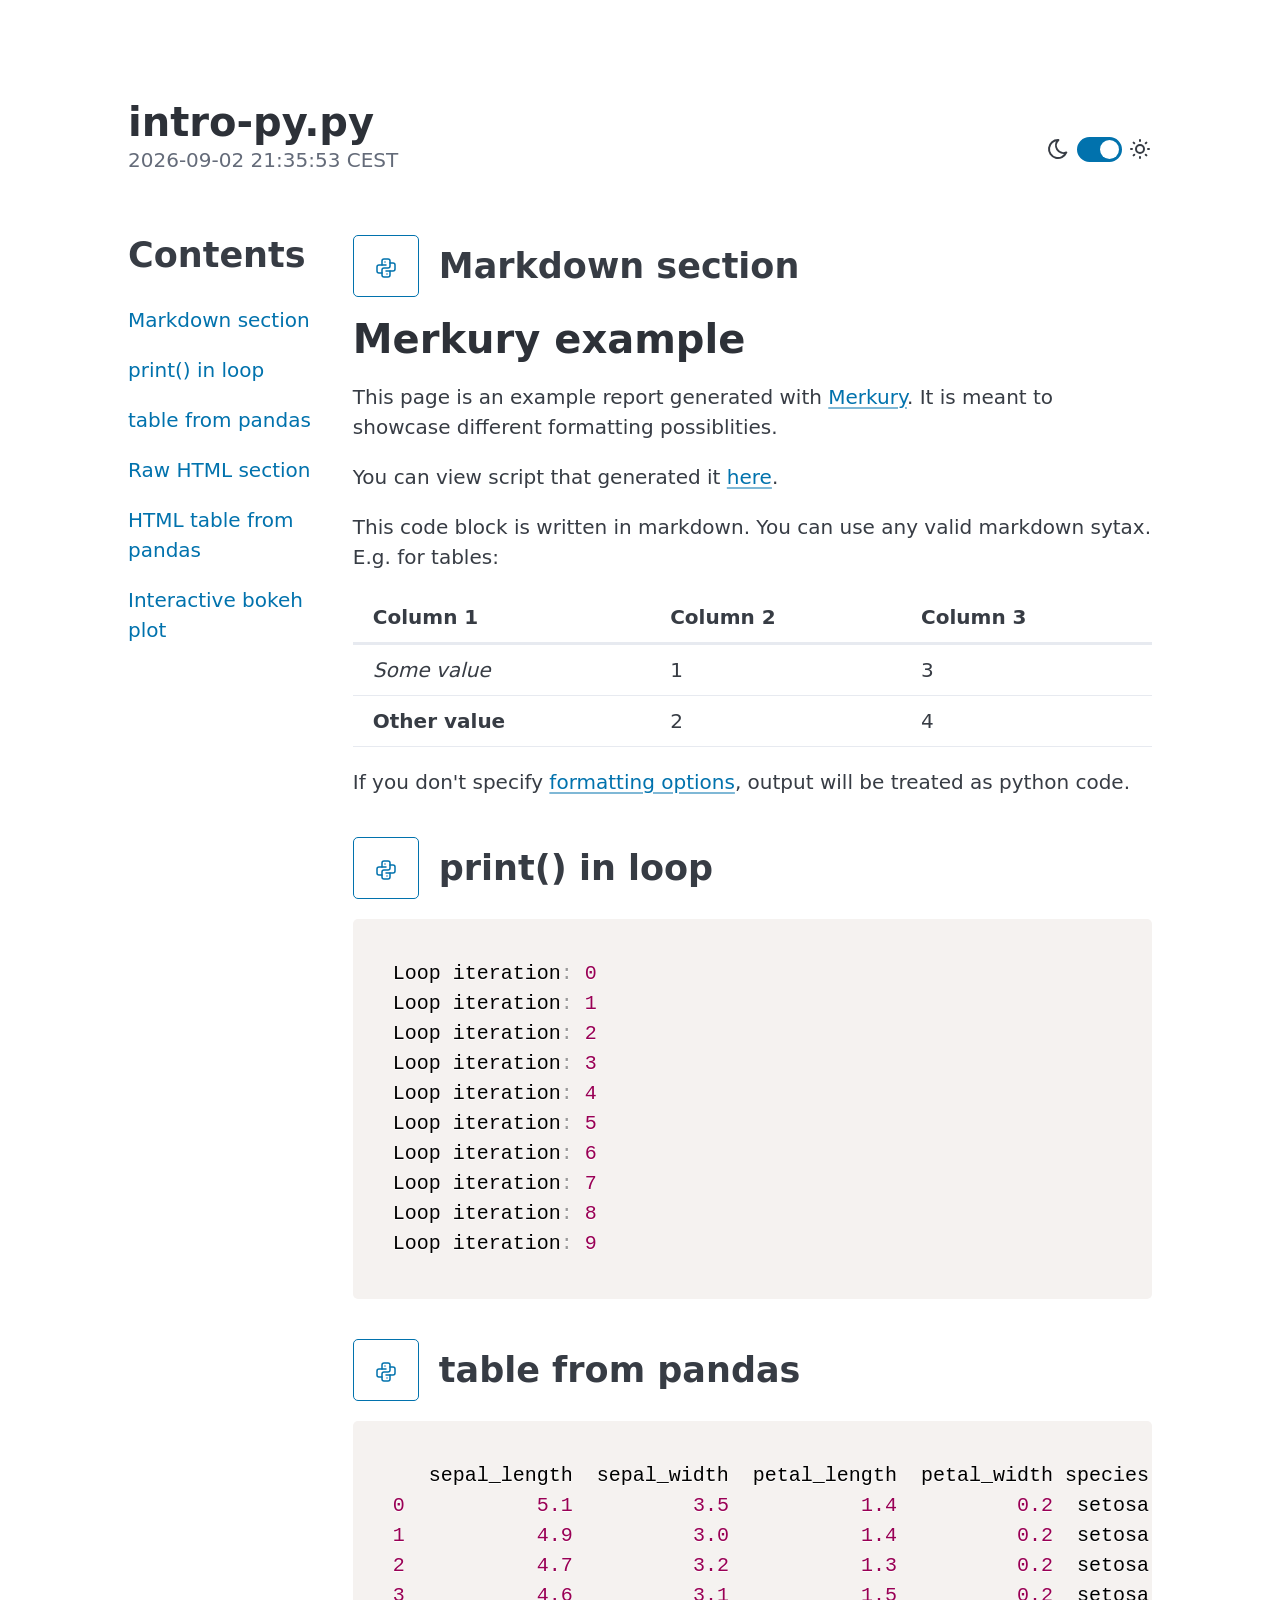
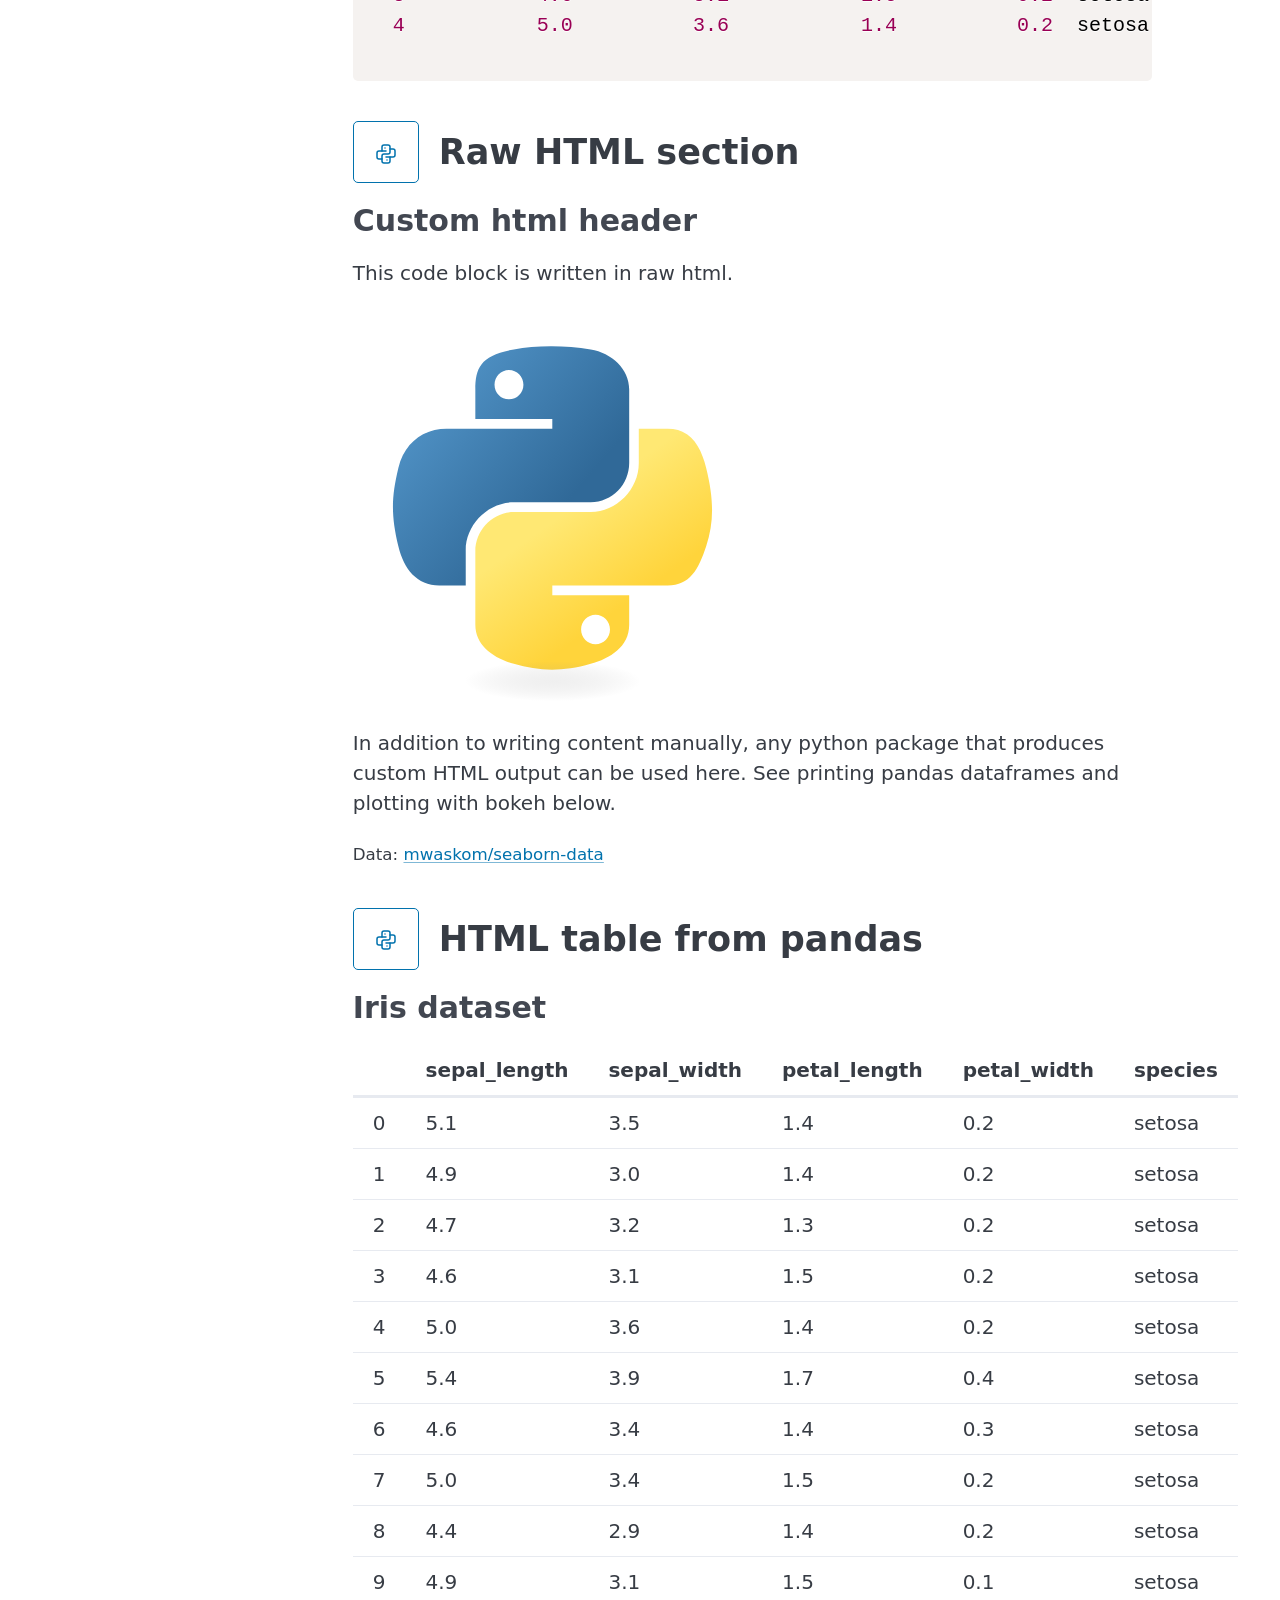
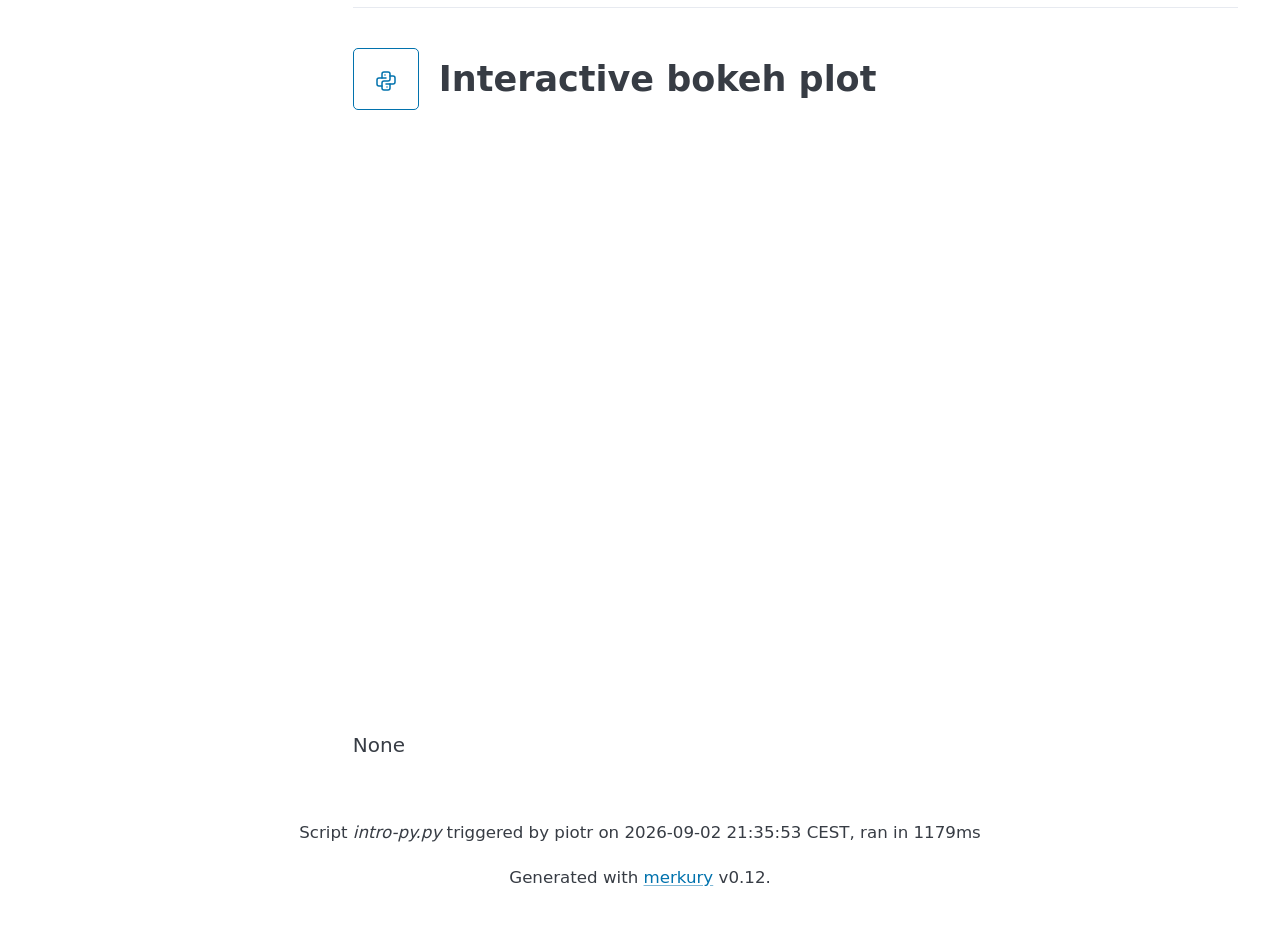
==== commit 01f7482e: "simplify plotting helpers" ====
--- a/docs/intro-py.html
+++ b/docs/intro-py.html
@@ -28,8 +28,30 @@
 .merkury-chunks {
   min-width: 0;
 }
+.merkury-chunk-in-grid {
+  grid-template-columns: max-content 1fr;
+  align-items: center;
+}
+.merkury-chunk-in-grid::after {
+  content: none;
+  display: none;
+}
 .merkury-code-block {
   margin-bottom: 2em;
+}
+.merkury-code-label {
+  position: relative;
+  padding-top: 2.5rem;
+  overflow: hidden;
+}
+.merkury-code-label::before {
+  content: attr(data-label);
+  position: absolute;
+  top: 0;
+  left: 0;
+  padding: 0.35rem 0.75rem;
+  color: var(--pico-secondary);
+  font-size: 75%;
 }
 .merkury-plot-iframe {
   overflow: hidden;
@@ -91,7 +113,7 @@
         <li>
             <hgroup>
 <h1>intro-py.py</h1>
-<p>2026-09-01 21:22:16 CEST</p>
+<p>2026-09-02 21:35:53 CEST</p>
             </hgroup>
         </li>
     </ul>
@@ -133,10 +155,16 @@
         </aside>
     <div class="merkury-chunks" role="document">
         <div class="merkury-code-block" id="merkury-chunk-1">
-            <h2>Markdown section</h2>
-            <details>
-                <summary>In [1]</summary>
-                <pre><code class="language-python">import pandas as pd
+            <details>
+                <summary class="grid merkury-chunk-in-grid">
+                    <div role="button" class="outline">
+                        <svg xmlns="http://www.w3.org/2000/svg" width="24" height="24" viewBox="0 0 24 24" fill="none" stroke="currentColor" stroke-width="1.5" stroke-linecap="round" stroke-linejoin="round" class="icon icon-tabler icons-tabler-outline icon-tabler-brand-python"><path stroke="none" d="M0 0h24v24H0z" fill="none" /><path d="M12 9h-7a2 2 0 0 0 -2 2v4a2 2 0 0 0 2 2h3" /><path d="M12 15h7a2 2 0 0 0 2 -2v-4a2 2 0 0 0 -2 -2h-3" /><path d="M8 9v-4a2 2 0 0 1 2 -2h4a2 2 0 0 1 2 2v5a2 2 0 0 1 -2 2h-4a2 2 0 0 0 -2 2v5a2 2 0 0 0 2 2h4a2 2 0 0 0 2 -2v-4" /><path d="M11 6l0 .01" /><path d="M13 18l0 .01" /></svg>
+                    </div>
+                    <div>
+                        <h2 style="margin: 0;">Markdown section</h2>
+                    </div>
+                </summary>
+                <pre class="merkury-code-label" data-label="1066ms"><code class="language-python">import pandas as pd
 from bokeh.plotting import figure
 from merkury.plotting import output_bokeh
 iris_source = &#34;https://raw.githubusercontent.com/mwaskom/seaborn-data/master/iris.csv&#34;
@@ -163,8 +191,7 @@
 #TITLE Markdown section
 </code></pre>
             </details>
-            <details open>
-                <summary>Out [1]</summary>
+            <div>
                     <div><h1>Merkury example</h1>
 <p>This page is an example report generated with <a href="https://github.com/ppatrzyk/merkury">Merkury</a>. It is meant to showcase different formatting possiblities.</p>
 <p>You can view script that generated it <a href="https://github.com/ppatrzyk/merkury/blob/master/docs/intro-py.py">here</a>.</p>
@@ -192,19 +219,25 @@
 </table>
 <p>If you don't specify <a href="https://github.com/ppatrzyk/merkury#formatting">formatting options</a>, output will be treated as python code. </p></div>
 
-</details>        </div>
+            </div>
+        </div>
         <div class="merkury-code-block" id="merkury-chunk-2">
-            <h2>print() in loop</h2>
-            <details>
-                <summary>In [2]</summary>
-                <pre><code class="language-python">for i in range(10):
+            <details>
+                <summary class="grid merkury-chunk-in-grid">
+                    <div role="button" class="outline">
+                        <svg xmlns="http://www.w3.org/2000/svg" width="24" height="24" viewBox="0 0 24 24" fill="none" stroke="currentColor" stroke-width="1.5" stroke-linecap="round" stroke-linejoin="round" class="icon icon-tabler icons-tabler-outline icon-tabler-brand-python"><path stroke="none" d="M0 0h24v24H0z" fill="none" /><path d="M12 9h-7a2 2 0 0 0 -2 2v4a2 2 0 0 0 2 2h3" /><path d="M12 15h7a2 2 0 0 0 2 -2v-4a2 2 0 0 0 -2 -2h-3" /><path d="M8 9v-4a2 2 0 0 1 2 -2h4a2 2 0 0 1 2 2v5a2 2 0 0 1 -2 2h-4a2 2 0 0 0 -2 2v5a2 2 0 0 0 2 2h4a2 2 0 0 0 2 -2v-4" /><path d="M11 6l0 .01" /><path d="M13 18l0 .01" /></svg>
+                    </div>
+                    <div>
+                        <h2 style="margin: 0;">print() in loop</h2>
+                    </div>
+                </summary>
+                <pre class="merkury-code-label" data-label="0ms"><code class="language-python">for i in range(10):
     msg = f&#34;Loop iteration: {i}&#34;
     print(msg)
 #TITLE print() in loop
 </code></pre>
             </details>
-            <details open>
-                <summary>Out [2]</summary>
+            <div>
                 <pre><code class="language-python">Loop iteration: 0
 Loop iteration: 1
 Loop iteration: 2
@@ -216,17 +249,23 @@
 Loop iteration: 8
 Loop iteration: 9
 </code></pre>
-</details>        </div>
+            </div>
+        </div>
         <div class="merkury-code-block" id="merkury-chunk-3">
-            <h2>table from pandas</h2>
-            <details>
-                <summary>In [3]</summary>
-                <pre><code class="language-python">print(iris.head())
+            <details>
+                <summary class="grid merkury-chunk-in-grid">
+                    <div role="button" class="outline">
+                        <svg xmlns="http://www.w3.org/2000/svg" width="24" height="24" viewBox="0 0 24 24" fill="none" stroke="currentColor" stroke-width="1.5" stroke-linecap="round" stroke-linejoin="round" class="icon icon-tabler icons-tabler-outline icon-tabler-brand-python"><path stroke="none" d="M0 0h24v24H0z" fill="none" /><path d="M12 9h-7a2 2 0 0 0 -2 2v4a2 2 0 0 0 2 2h3" /><path d="M12 15h7a2 2 0 0 0 2 -2v-4a2 2 0 0 0 -2 -2h-3" /><path d="M8 9v-4a2 2 0 0 1 2 -2h4a2 2 0 0 1 2 2v5a2 2 0 0 1 -2 2h-4a2 2 0 0 0 -2 2v5a2 2 0 0 0 2 2h4a2 2 0 0 0 2 -2v-4" /><path d="M11 6l0 .01" /><path d="M13 18l0 .01" /></svg>
+                    </div>
+                    <div>
+                        <h2 style="margin: 0;">table from pandas</h2>
+                    </div>
+                </summary>
+                <pre class="merkury-code-label" data-label="14ms"><code class="language-python">print(iris.head())
 #TITLE table from pandas
 </code></pre>
             </details>
-            <details open>
-                <summary>Out [3]</summary>
+            <div>
                 <pre><code class="language-python">   sepal_length  sepal_width  petal_length  petal_width species
 0           5.1          3.5           1.4          0.2  setosa
 1           4.9          3.0           1.4          0.2  setosa
@@ -234,12 +273,19 @@
 3           4.6          3.1           1.5          0.2  setosa
 4           5.0          3.6           1.4          0.2  setosa
 </code></pre>
-</details>        </div>
+            </div>
+        </div>
         <div class="merkury-code-block" id="merkury-chunk-4">
-            <h2>Raw HTML section</h2>
-            <details>
-                <summary>In [4]</summary>
-                <pre><code class="language-python">html = f&#34;&#34;&#34;
+            <details>
+                <summary class="grid merkury-chunk-in-grid">
+                    <div role="button" class="outline">
+                        <svg xmlns="http://www.w3.org/2000/svg" width="24" height="24" viewBox="0 0 24 24" fill="none" stroke="currentColor" stroke-width="1.5" stroke-linecap="round" stroke-linejoin="round" class="icon icon-tabler icons-tabler-outline icon-tabler-brand-python"><path stroke="none" d="M0 0h24v24H0z" fill="none" /><path d="M12 9h-7a2 2 0 0 0 -2 2v4a2 2 0 0 0 2 2h3" /><path d="M12 15h7a2 2 0 0 0 2 -2v-4a2 2 0 0 0 -2 -2h-3" /><path d="M8 9v-4a2 2 0 0 1 2 -2h4a2 2 0 0 1 2 2v5a2 2 0 0 1 -2 2h-4a2 2 0 0 0 -2 2v5a2 2 0 0 0 2 2h4a2 2 0 0 0 2 -2v-4" /><path d="M11 6l0 .01" /><path d="M13 18l0 .01" /></svg>
+                    </div>
+                    <div>
+                        <h2 style="margin: 0;">Raw HTML section</h2>
+                    </div>
+                </summary>
+                <pre class="merkury-code-label" data-label="0ms"><code class="language-python">html = f&#34;&#34;&#34;
 &lt;h3&gt;Custom html header&lt;/h3&gt;
 &lt;p&gt;This code block is written in raw html.&lt;p&gt;
 &lt;img style=&#34;width: 50%&#34; src=&#34;[data-uri]&#34; /&gt;
@@ -254,8 +300,7 @@
 #TITLE Raw HTML section
 </code></pre>
             </details>
-            <details open>
-                <summary>Out [4]</summary>
+            <div>
                 <object>
 <h3>Custom html header</h3>
 <p>This code block is written in raw html.<p>
@@ -267,19 +312,25 @@
 <p><small>Data: <a href="https://raw.githubusercontent.com/mwaskom/seaborn-data/master/iris.csv">mwaskom/seaborn-data</a></small></p>
 
 </object>
-</details>        </div>
+            </div>
+        </div>
         <div class="merkury-code-block" id="merkury-chunk-5">
-            <h2>HTML table from pandas</h2>
-            <details>
-                <summary>In [5]</summary>
-                <pre><code class="language-python">iris_html = iris.head(10).to_html(border=0)
+            <details>
+                <summary class="grid merkury-chunk-in-grid">
+                    <div role="button" class="outline">
+                        <svg xmlns="http://www.w3.org/2000/svg" width="24" height="24" viewBox="0 0 24 24" fill="none" stroke="currentColor" stroke-width="1.5" stroke-linecap="round" stroke-linejoin="round" class="icon icon-tabler icons-tabler-outline icon-tabler-brand-python"><path stroke="none" d="M0 0h24v24H0z" fill="none" /><path d="M12 9h-7a2 2 0 0 0 -2 2v4a2 2 0 0 0 2 2h3" /><path d="M12 15h7a2 2 0 0 0 2 -2v-4a2 2 0 0 0 -2 -2h-3" /><path d="M8 9v-4a2 2 0 0 1 2 -2h4a2 2 0 0 1 2 2v5a2 2 0 0 1 -2 2h-4a2 2 0 0 0 -2 2v5a2 2 0 0 0 2 2h4a2 2 0 0 0 2 -2v-4" /><path d="M11 6l0 .01" /><path d="M13 18l0 .01" /></svg>
+                    </div>
+                    <div>
+                        <h2 style="margin: 0;">HTML table from pandas</h2>
+                    </div>
+                </summary>
+                <pre class="merkury-code-label" data-label="5ms"><code class="language-python">iris_html = iris.head(10).to_html(border=0)
 print(f&#34;&lt;h3&gt;Iris dataset&lt;/h3&gt;{iris_html}&#34;)
 #HTML
 #TITLE HTML table from pandas
 </code></pre>
             </details>
-            <details open>
-                <summary>Out [5]</summary>
+            <div>
                 <object><h3>Iris dataset</h3><table class="dataframe">
   <thead>
     <tr style="text-align: right;">
@@ -375,12 +426,19 @@
   </tbody>
 </table>
 </object>
-</details>        </div>
+            </div>
+        </div>
         <div class="merkury-code-block" id="merkury-chunk-6">
-            <h2>Interactive bokeh plot</h2>
-            <details>
-                <summary>In [6]</summary>
-                <pre><code class="language-python">colors = pd.DataFrame(
+            <details>
+                <summary class="grid merkury-chunk-in-grid">
+                    <div role="button" class="outline">
+                        <svg xmlns="http://www.w3.org/2000/svg" width="24" height="24" viewBox="0 0 24 24" fill="none" stroke="currentColor" stroke-width="1.5" stroke-linecap="round" stroke-linejoin="round" class="icon icon-tabler icons-tabler-outline icon-tabler-brand-python"><path stroke="none" d="M0 0h24v24H0z" fill="none" /><path d="M12 9h-7a2 2 0 0 0 -2 2v4a2 2 0 0 0 2 2h3" /><path d="M12 15h7a2 2 0 0 0 2 -2v-4a2 2 0 0 0 -2 -2h-3" /><path d="M8 9v-4a2 2 0 0 1 2 -2h4a2 2 0 0 1 2 2v5a2 2 0 0 1 -2 2h-4a2 2 0 0 0 -2 2v5a2 2 0 0 0 2 2h4a2 2 0 0 0 2 -2v-4" /><path d="M11 6l0 .01" /><path d="M13 18l0 .01" /></svg>
+                    </div>
+                    <div>
+                        <h2 style="margin: 0;">Interactive bokeh plot</h2>
+                    </div>
+                </summary>
+                <pre class="merkury-code-label" data-label="87ms"><code class="language-python">colors = pd.DataFrame(
     {
         &#34;species&#34;: [
             &#34;setosa&#34;,
@@ -402,22 +460,23 @@
 #TITLE Interactive bokeh plot
 </code></pre>
             </details>
-            <details open>
-                <summary>Out [6]</summary>
+            <div>
                 <object>
     <div class="merkury-plot-container">
     
-    <iframe id="iframe-384a96d2becf45f3850a2eb0b70ac225" class="merkury-plot-iframe" style="height: 600px; width: 600px"></iframe>
+    <iframe id="iframe-e853467e63a54727a96f163a0bb92a52" class="merkury-plot-iframe" style="height: 600px; width: 600px"></iframe>
     <script>
-    const iframe_384a96d2becf45f3850a2eb0b70ac225 = document.getElementById('iframe-384a96d2becf45f3850a2eb0b70ac225');
-    const srcdoc_384a96d2becf45f3850a2eb0b70ac225 = atob("[base64]");
-    iframe_384a96d2becf45f3850a2eb0b70ac225.srcdoc = srcdoc_384a96d2becf45f3850a2eb0b70ac225;
+    const iframe_e853467e63a54727a96f163a0bb92a52 = document.getElementById('iframe-e853467e63a54727a96f163a0bb92a52');
+    const srcdoc_e853467e63a54727a96f163a0bb92a52 = atob("[base64]");
+    iframe_e853467e63a54727a96f163a0bb92a52.srcdoc = srcdoc_e853467e63a54727a96f163a0bb92a52;
     </script>
     
     </div>
     
+None
 </object>
-</details>        </div>
+            </div>
+        </div>
     </div>
 </main>
 <script>/* PrismJS 1.30.0
@@ -426,7 +485,7 @@
 Prism.languages.python={comment:{pattern:/(^|[^\\])#.*/,lookbehind:!0,greedy:!0},"string-interpolation":{pattern:/(?:f|fr|rf)(?:("""|''')[\s\S]*?\1|("|')(?:\\.|(?!\2)[^\\\r\n])*\2)/i,greedy:!0,inside:{interpolation:{pattern:/((?:^|[^{])(?:\{\{)*)\{(?!\{)(?:[^{}]|\{(?!\{)(?:[^{}]|\{(?!\{)(?:[^{}])+\})+\})+\}/,lookbehind:!0,inside:{"format-spec":{pattern:/(:)[^:(){}]+(?=\}$)/,lookbehind:!0},"conversion-option":{pattern:/![sra](?=[:}]$)/,alias:"punctuation"},rest:null}},string:/[\s\S]+/}},"triple-quoted-string":{pattern:/(?:[rub]|br|rb)?("""|''')[\s\S]*?\1/i,greedy:!0,alias:"string"},string:{pattern:/(?:[rub]|br|rb)?("|')(?:\\.|(?!\1)[^\\\r\n])*\1/i,greedy:!0},function:{pattern:/((?:^|\s)def[ \t]+)[a-zA-Z_]\w*(?=\s*\()/g,lookbehind:!0},"class-name":{pattern:/(\bclass\s+)\w+/i,lookbehind:!0},decorator:{pattern:/(^[\t ]*)@\w+(?:\.\w+)*/m,lookbehind:!0,alias:["annotation","punctuation"],inside:{punctuation:/\./}},keyword:/\b(?:_(?=\s*:)|and|as|assert|async|await|break|case|class|continue|def|del|elif|else|except|exec|finally|for|from|global|if|import|in|is|lambda|match|nonlocal|not|or|pass|print|raise|return|try|while|with|yield)\b/,builtin:/\b(?:__import__|abs|all|any|apply|ascii|basestring|bin|bool|buffer|bytearray|bytes|callable|chr|classmethod|cmp|coerce|compile|complex|delattr|dict|dir|divmod|enumerate|eval|execfile|file|filter|float|format|frozenset|getattr|globals|hasattr|hash|help|hex|id|input|int|intern|isinstance|issubclass|iter|len|list|locals|long|map|max|memoryview|min|next|object|oct|open|ord|pow|property|range|raw_input|reduce|reload|repr|reversed|round|set|setattr|slice|sorted|staticmethod|str|sum|super|tuple|type|unichr|unicode|vars|xrange|zip)\b/,boolean:/\b(?:False|None|True)\b/,number:/\b0(?:b(?:_?[01])+|o(?:_?[0-7])+|x(?:_?[a-f0-9])+)\b|(?:\b\d+(?:_\d+)*(?:\.(?:\d+(?:_\d+)*)?)?|\B\.\d+(?:_\d+)*)(?:e[+-]?\d+(?:_\d+)*)?j?(?!\w)/i,operator:/[-+%=]=?|!=|:=|\*\*?=?|\/\/?=?|<[<=>]?|>[=>]?|[&|^~]/,punctuation:/[{}[\];(),.:]/},Prism.languages.python["string-interpolation"].inside.interpolation.inside.rest=Prism.languages.python,Prism.languages.py=Prism.languages.python;</script>
 <footer class="container merkury-container merkury-foot">
     <small>
-<p>Script <em>intro-py.py</em> triggered by piotr on 2026-09-01 21:22:16 CEST, ran in 1665ms</p>
+<p>Script <em>intro-py.py</em> triggered by piotr on 2026-09-02 21:35:53 CEST, ran in 1179ms</p>
         <p>Generated with <a target="_blank" href="https://github.com/ppatrzyk/merkury">merkury</a> v0.12.</p>
     </small>
 </footer>
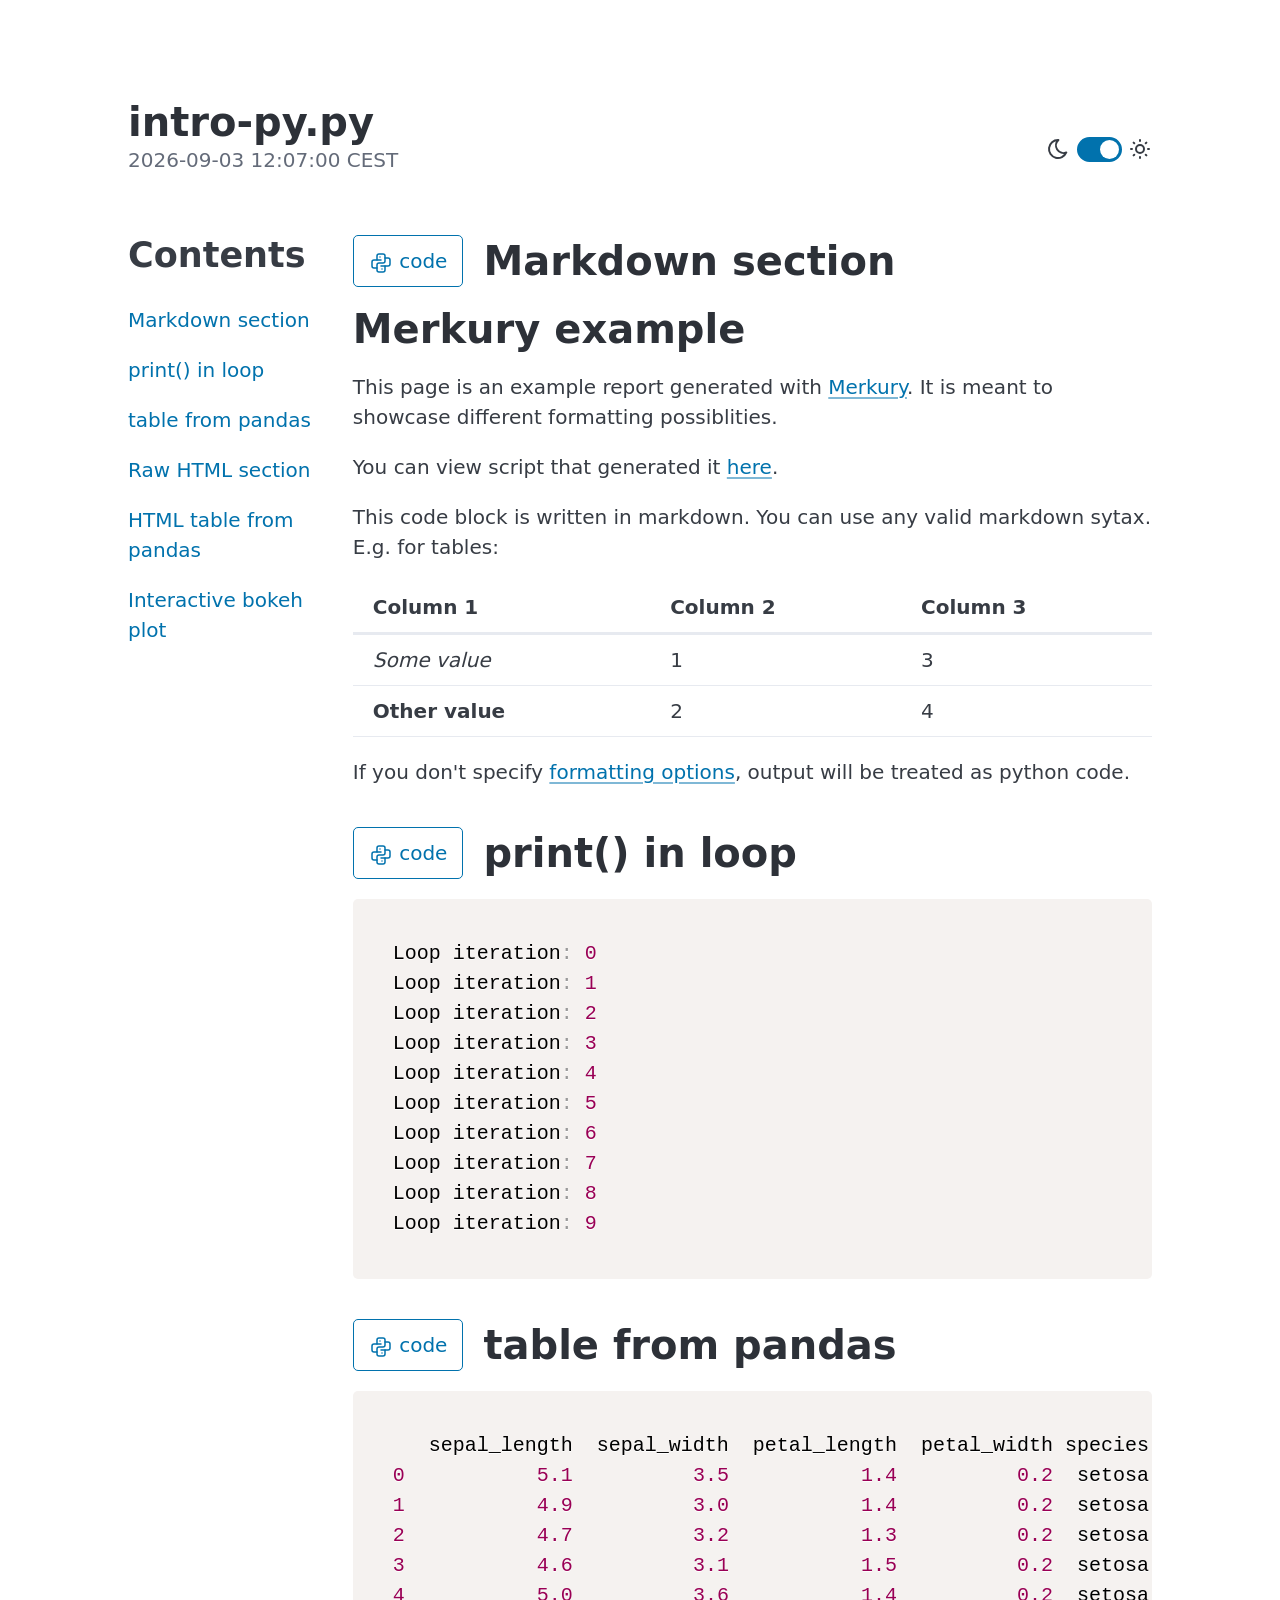
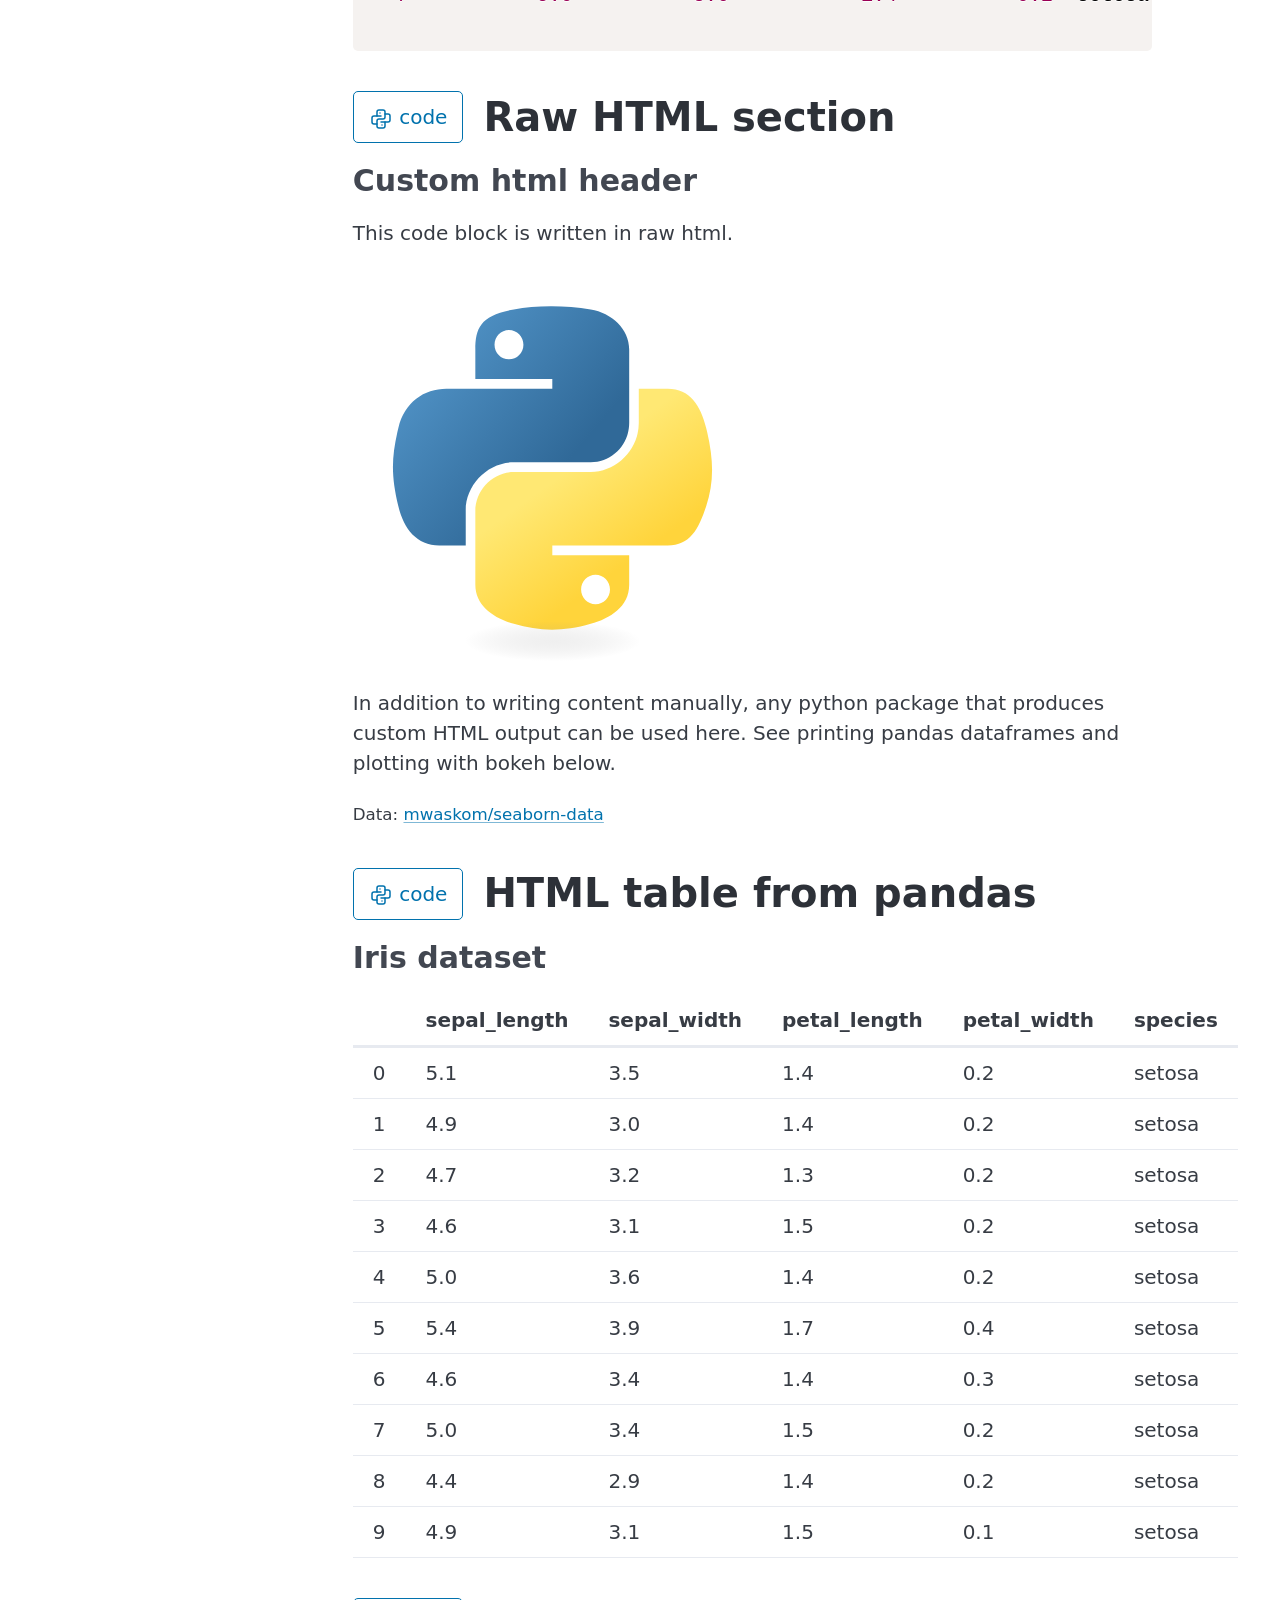
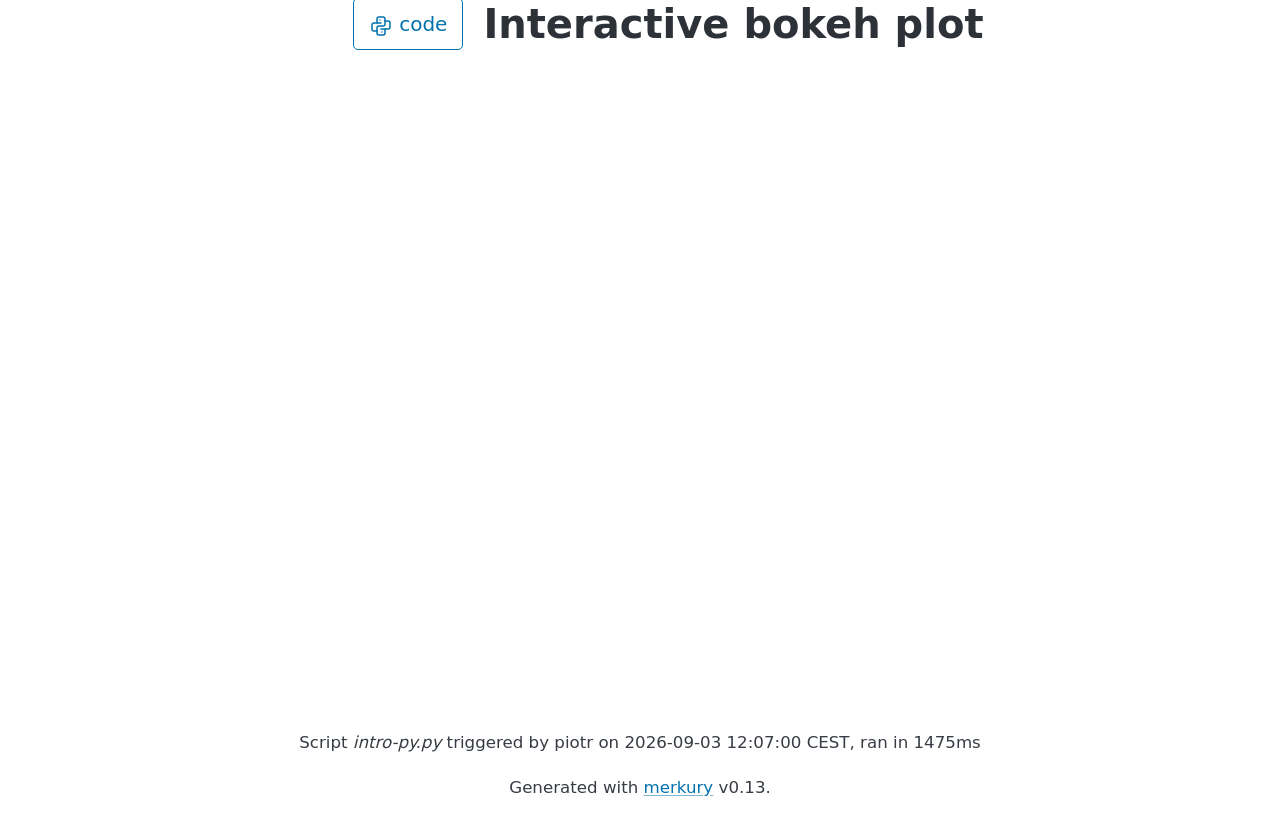
==== commit 7b3a608a: "template fixes" ====
--- a/docs/intro-py.html
+++ b/docs/intro-py.html
@@ -25,6 +25,11 @@
   display: flex;
   flex-direction: column;
 }
+.merkury-icon-prefix {
+  display: flex;
+  align-items: center;
+  gap: 0.25rem;
+}
 .merkury-chunks {
   min-width: 0;
 }
@@ -35,6 +40,9 @@
 .merkury-chunk-in-grid::after {
   content: none;
   display: none;
+}
+.merkury-toggle {
+  padding: 0.5rem 0.75rem;
 }
 .merkury-code-block {
   margin-bottom: 2em;
@@ -113,7 +121,7 @@
         <li>
             <hgroup>
 <h1>intro-py.py</h1>
-<p>2026-09-02 21:35:53 CEST</p>
+<p>2026-09-03 12:07:00 CEST</p>
             </hgroup>
         </li>
     </ul>
@@ -131,24 +139,12 @@
                 <h2>Contents</h2>
                 <div>
                     <ul>
-                        <li><a href="#merkury-chunk-1">
-                            Markdown section
-                        </a></li>
-                        <li><a href="#merkury-chunk-2">
-                            print() in loop
-                        </a></li>
-                        <li><a href="#merkury-chunk-3">
-                            table from pandas
-                        </a></li>
-                        <li><a href="#merkury-chunk-4">
-                            Raw HTML section
-                        </a></li>
-                        <li><a href="#merkury-chunk-5">
-                            HTML table from pandas
-                        </a></li>
-                        <li><a href="#merkury-chunk-6">
-                            Interactive bokeh plot
-                        </a></li>
+                        <li><a href="#merkury-chunk-1">Markdown section</a></li>
+                        <li><a href="#merkury-chunk-2">print() in loop</a></li>
+                        <li><a href="#merkury-chunk-3">table from pandas</a></li>
+                        <li><a href="#merkury-chunk-4">Raw HTML section</a></li>
+                        <li><a href="#merkury-chunk-5">HTML table from pandas</a></li>
+                        <li><a href="#merkury-chunk-6">Interactive bokeh plot</a></li>
                     </ul>
                 </div>
             </nav>
@@ -157,14 +153,15 @@
         <div class="merkury-code-block" id="merkury-chunk-1">
             <details>
                 <summary class="grid merkury-chunk-in-grid">
-                    <div role="button" class="outline">
-                        <svg xmlns="http://www.w3.org/2000/svg" width="24" height="24" viewBox="0 0 24 24" fill="none" stroke="currentColor" stroke-width="1.5" stroke-linecap="round" stroke-linejoin="round" class="icon icon-tabler icons-tabler-outline icon-tabler-brand-python"><path stroke="none" d="M0 0h24v24H0z" fill="none" /><path d="M12 9h-7a2 2 0 0 0 -2 2v4a2 2 0 0 0 2 2h3" /><path d="M12 15h7a2 2 0 0 0 2 -2v-4a2 2 0 0 0 -2 -2h-3" /><path d="M8 9v-4a2 2 0 0 1 2 -2h4a2 2 0 0 1 2 2v5a2 2 0 0 1 -2 2h-4a2 2 0 0 0 -2 2v5a2 2 0 0 0 2 2h4a2 2 0 0 0 2 -2v-4" /><path d="M11 6l0 .01" /><path d="M13 18l0 .01" /></svg>
-                    </div>
-                    <div>
-                        <h2 style="margin: 0;">Markdown section</h2>
-                    </div>
-                </summary>
-                <pre class="merkury-code-label" data-label="1066ms"><code class="language-python">import pandas as pd
+                    <div role="button" class="outline merkury-toggle">
+                        <svg xmlns="http://www.w3.org/2000/svg" width="24" height="24" viewBox="0 0 24 24" fill="none" stroke="currentColor" stroke-width="1.5" stroke-linecap="round" stroke-linejoin="round" class="icon icon-tabler icons-tabler-outline icon-tabler-brand-python"><path stroke="none" d="M0 0h24v24H0z" fill="none" /><path d="M12 9h-7a2 2 0 0 0 -2 2v4a2 2 0 0 0 2 2h3" /><path d="M12 15h7a2 2 0 0 0 2 -2v-4a2 2 0 0 0 -2 -2h-3" /><path d="M8 9v-4a2 2 0 0 1 2 -2h4a2 2 0 0 1 2 2v5a2 2 0 0 1 -2 2h-4a2 2 0 0 0 -2 2v5a2 2 0 0 0 2 2h4a2 2 0 0 0 2 -2v-4" /><path d="M11 6l0 .01" /><path d="M13 18l0 .01" /></svg>
+                        <span>code</span>
+                    </div>
+                    <div>
+                        <h1 style="margin: 0;">Markdown section</h1>
+                    </div>
+                </summary>
+                <pre class="merkury-code-label" data-label="1325ms"><code class="language-python">import pandas as pd
 from bokeh.plotting import figure
 from merkury.plotting import output_bokeh
 iris_source = &#34;https://raw.githubusercontent.com/mwaskom/seaborn-data/master/iris.csv&#34;
@@ -192,7 +189,7 @@
 </code></pre>
             </details>
             <div>
-                    <div><h1>Merkury example</h1>
+                    <div><h1 id="merkury-example">Merkury example</h1>
 <p>This page is an example report generated with <a href="https://github.com/ppatrzyk/merkury">Merkury</a>. It is meant to showcase different formatting possiblities.</p>
 <p>You can view script that generated it <a href="https://github.com/ppatrzyk/merkury/blob/master/docs/intro-py.py">here</a>.</p>
 <p>This code block is written in markdown. You can use any valid markdown sytax. E.g. for tables:</p>
@@ -224,11 +221,12 @@
         <div class="merkury-code-block" id="merkury-chunk-2">
             <details>
                 <summary class="grid merkury-chunk-in-grid">
-                    <div role="button" class="outline">
-                        <svg xmlns="http://www.w3.org/2000/svg" width="24" height="24" viewBox="0 0 24 24" fill="none" stroke="currentColor" stroke-width="1.5" stroke-linecap="round" stroke-linejoin="round" class="icon icon-tabler icons-tabler-outline icon-tabler-brand-python"><path stroke="none" d="M0 0h24v24H0z" fill="none" /><path d="M12 9h-7a2 2 0 0 0 -2 2v4a2 2 0 0 0 2 2h3" /><path d="M12 15h7a2 2 0 0 0 2 -2v-4a2 2 0 0 0 -2 -2h-3" /><path d="M8 9v-4a2 2 0 0 1 2 -2h4a2 2 0 0 1 2 2v5a2 2 0 0 1 -2 2h-4a2 2 0 0 0 -2 2v5a2 2 0 0 0 2 2h4a2 2 0 0 0 2 -2v-4" /><path d="M11 6l0 .01" /><path d="M13 18l0 .01" /></svg>
-                    </div>
-                    <div>
-                        <h2 style="margin: 0;">print() in loop</h2>
+                    <div role="button" class="outline merkury-toggle">
+                        <svg xmlns="http://www.w3.org/2000/svg" width="24" height="24" viewBox="0 0 24 24" fill="none" stroke="currentColor" stroke-width="1.5" stroke-linecap="round" stroke-linejoin="round" class="icon icon-tabler icons-tabler-outline icon-tabler-brand-python"><path stroke="none" d="M0 0h24v24H0z" fill="none" /><path d="M12 9h-7a2 2 0 0 0 -2 2v4a2 2 0 0 0 2 2h3" /><path d="M12 15h7a2 2 0 0 0 2 -2v-4a2 2 0 0 0 -2 -2h-3" /><path d="M8 9v-4a2 2 0 0 1 2 -2h4a2 2 0 0 1 2 2v5a2 2 0 0 1 -2 2h-4a2 2 0 0 0 -2 2v5a2 2 0 0 0 2 2h4a2 2 0 0 0 2 -2v-4" /><path d="M11 6l0 .01" /><path d="M13 18l0 .01" /></svg>
+                        <span>code</span>
+                    </div>
+                    <div>
+                        <h1 style="margin: 0;">print() in loop</h1>
                     </div>
                 </summary>
                 <pre class="merkury-code-label" data-label="0ms"><code class="language-python">for i in range(10):
@@ -254,11 +252,12 @@
         <div class="merkury-code-block" id="merkury-chunk-3">
             <details>
                 <summary class="grid merkury-chunk-in-grid">
-                    <div role="button" class="outline">
-                        <svg xmlns="http://www.w3.org/2000/svg" width="24" height="24" viewBox="0 0 24 24" fill="none" stroke="currentColor" stroke-width="1.5" stroke-linecap="round" stroke-linejoin="round" class="icon icon-tabler icons-tabler-outline icon-tabler-brand-python"><path stroke="none" d="M0 0h24v24H0z" fill="none" /><path d="M12 9h-7a2 2 0 0 0 -2 2v4a2 2 0 0 0 2 2h3" /><path d="M12 15h7a2 2 0 0 0 2 -2v-4a2 2 0 0 0 -2 -2h-3" /><path d="M8 9v-4a2 2 0 0 1 2 -2h4a2 2 0 0 1 2 2v5a2 2 0 0 1 -2 2h-4a2 2 0 0 0 -2 2v5a2 2 0 0 0 2 2h4a2 2 0 0 0 2 -2v-4" /><path d="M11 6l0 .01" /><path d="M13 18l0 .01" /></svg>
-                    </div>
-                    <div>
-                        <h2 style="margin: 0;">table from pandas</h2>
+                    <div role="button" class="outline merkury-toggle">
+                        <svg xmlns="http://www.w3.org/2000/svg" width="24" height="24" viewBox="0 0 24 24" fill="none" stroke="currentColor" stroke-width="1.5" stroke-linecap="round" stroke-linejoin="round" class="icon icon-tabler icons-tabler-outline icon-tabler-brand-python"><path stroke="none" d="M0 0h24v24H0z" fill="none" /><path d="M12 9h-7a2 2 0 0 0 -2 2v4a2 2 0 0 0 2 2h3" /><path d="M12 15h7a2 2 0 0 0 2 -2v-4a2 2 0 0 0 -2 -2h-3" /><path d="M8 9v-4a2 2 0 0 1 2 -2h4a2 2 0 0 1 2 2v5a2 2 0 0 1 -2 2h-4a2 2 0 0 0 -2 2v5a2 2 0 0 0 2 2h4a2 2 0 0 0 2 -2v-4" /><path d="M11 6l0 .01" /><path d="M13 18l0 .01" /></svg>
+                        <span>code</span>
+                    </div>
+                    <div>
+                        <h1 style="margin: 0;">table from pandas</h1>
                     </div>
                 </summary>
                 <pre class="merkury-code-label" data-label="14ms"><code class="language-python">print(iris.head())
@@ -278,11 +277,12 @@
         <div class="merkury-code-block" id="merkury-chunk-4">
             <details>
                 <summary class="grid merkury-chunk-in-grid">
-                    <div role="button" class="outline">
-                        <svg xmlns="http://www.w3.org/2000/svg" width="24" height="24" viewBox="0 0 24 24" fill="none" stroke="currentColor" stroke-width="1.5" stroke-linecap="round" stroke-linejoin="round" class="icon icon-tabler icons-tabler-outline icon-tabler-brand-python"><path stroke="none" d="M0 0h24v24H0z" fill="none" /><path d="M12 9h-7a2 2 0 0 0 -2 2v4a2 2 0 0 0 2 2h3" /><path d="M12 15h7a2 2 0 0 0 2 -2v-4a2 2 0 0 0 -2 -2h-3" /><path d="M8 9v-4a2 2 0 0 1 2 -2h4a2 2 0 0 1 2 2v5a2 2 0 0 1 -2 2h-4a2 2 0 0 0 -2 2v5a2 2 0 0 0 2 2h4a2 2 0 0 0 2 -2v-4" /><path d="M11 6l0 .01" /><path d="M13 18l0 .01" /></svg>
-                    </div>
-                    <div>
-                        <h2 style="margin: 0;">Raw HTML section</h2>
+                    <div role="button" class="outline merkury-toggle">
+                        <svg xmlns="http://www.w3.org/2000/svg" width="24" height="24" viewBox="0 0 24 24" fill="none" stroke="currentColor" stroke-width="1.5" stroke-linecap="round" stroke-linejoin="round" class="icon icon-tabler icons-tabler-outline icon-tabler-brand-python"><path stroke="none" d="M0 0h24v24H0z" fill="none" /><path d="M12 9h-7a2 2 0 0 0 -2 2v4a2 2 0 0 0 2 2h3" /><path d="M12 15h7a2 2 0 0 0 2 -2v-4a2 2 0 0 0 -2 -2h-3" /><path d="M8 9v-4a2 2 0 0 1 2 -2h4a2 2 0 0 1 2 2v5a2 2 0 0 1 -2 2h-4a2 2 0 0 0 -2 2v5a2 2 0 0 0 2 2h4a2 2 0 0 0 2 -2v-4" /><path d="M11 6l0 .01" /><path d="M13 18l0 .01" /></svg>
+                        <span>code</span>
+                    </div>
+                    <div>
+                        <h1 style="margin: 0;">Raw HTML section</h1>
                     </div>
                 </summary>
                 <pre class="merkury-code-label" data-label="0ms"><code class="language-python">html = f&#34;&#34;&#34;
@@ -317,14 +317,15 @@
         <div class="merkury-code-block" id="merkury-chunk-5">
             <details>
                 <summary class="grid merkury-chunk-in-grid">
-                    <div role="button" class="outline">
-                        <svg xmlns="http://www.w3.org/2000/svg" width="24" height="24" viewBox="0 0 24 24" fill="none" stroke="currentColor" stroke-width="1.5" stroke-linecap="round" stroke-linejoin="round" class="icon icon-tabler icons-tabler-outline icon-tabler-brand-python"><path stroke="none" d="M0 0h24v24H0z" fill="none" /><path d="M12 9h-7a2 2 0 0 0 -2 2v4a2 2 0 0 0 2 2h3" /><path d="M12 15h7a2 2 0 0 0 2 -2v-4a2 2 0 0 0 -2 -2h-3" /><path d="M8 9v-4a2 2 0 0 1 2 -2h4a2 2 0 0 1 2 2v5a2 2 0 0 1 -2 2h-4a2 2 0 0 0 -2 2v5a2 2 0 0 0 2 2h4a2 2 0 0 0 2 -2v-4" /><path d="M11 6l0 .01" /><path d="M13 18l0 .01" /></svg>
-                    </div>
-                    <div>
-                        <h2 style="margin: 0;">HTML table from pandas</h2>
-                    </div>
-                </summary>
-                <pre class="merkury-code-label" data-label="5ms"><code class="language-python">iris_html = iris.head(10).to_html(border=0)
+                    <div role="button" class="outline merkury-toggle">
+                        <svg xmlns="http://www.w3.org/2000/svg" width="24" height="24" viewBox="0 0 24 24" fill="none" stroke="currentColor" stroke-width="1.5" stroke-linecap="round" stroke-linejoin="round" class="icon icon-tabler icons-tabler-outline icon-tabler-brand-python"><path stroke="none" d="M0 0h24v24H0z" fill="none" /><path d="M12 9h-7a2 2 0 0 0 -2 2v4a2 2 0 0 0 2 2h3" /><path d="M12 15h7a2 2 0 0 0 2 -2v-4a2 2 0 0 0 -2 -2h-3" /><path d="M8 9v-4a2 2 0 0 1 2 -2h4a2 2 0 0 1 2 2v5a2 2 0 0 1 -2 2h-4a2 2 0 0 0 -2 2v5a2 2 0 0 0 2 2h4a2 2 0 0 0 2 -2v-4" /><path d="M11 6l0 .01" /><path d="M13 18l0 .01" /></svg>
+                        <span>code</span>
+                    </div>
+                    <div>
+                        <h1 style="margin: 0;">HTML table from pandas</h1>
+                    </div>
+                </summary>
+                <pre class="merkury-code-label" data-label="7ms"><code class="language-python">iris_html = iris.head(10).to_html(border=0)
 print(f&#34;&lt;h3&gt;Iris dataset&lt;/h3&gt;{iris_html}&#34;)
 #HTML
 #TITLE HTML table from pandas
@@ -431,14 +432,15 @@
         <div class="merkury-code-block" id="merkury-chunk-6">
             <details>
                 <summary class="grid merkury-chunk-in-grid">
-                    <div role="button" class="outline">
-                        <svg xmlns="http://www.w3.org/2000/svg" width="24" height="24" viewBox="0 0 24 24" fill="none" stroke="currentColor" stroke-width="1.5" stroke-linecap="round" stroke-linejoin="round" class="icon icon-tabler icons-tabler-outline icon-tabler-brand-python"><path stroke="none" d="M0 0h24v24H0z" fill="none" /><path d="M12 9h-7a2 2 0 0 0 -2 2v4a2 2 0 0 0 2 2h3" /><path d="M12 15h7a2 2 0 0 0 2 -2v-4a2 2 0 0 0 -2 -2h-3" /><path d="M8 9v-4a2 2 0 0 1 2 -2h4a2 2 0 0 1 2 2v5a2 2 0 0 1 -2 2h-4a2 2 0 0 0 -2 2v5a2 2 0 0 0 2 2h4a2 2 0 0 0 2 -2v-4" /><path d="M11 6l0 .01" /><path d="M13 18l0 .01" /></svg>
-                    </div>
-                    <div>
-                        <h2 style="margin: 0;">Interactive bokeh plot</h2>
-                    </div>
-                </summary>
-                <pre class="merkury-code-label" data-label="87ms"><code class="language-python">colors = pd.DataFrame(
+                    <div role="button" class="outline merkury-toggle">
+                        <svg xmlns="http://www.w3.org/2000/svg" width="24" height="24" viewBox="0 0 24 24" fill="none" stroke="currentColor" stroke-width="1.5" stroke-linecap="round" stroke-linejoin="round" class="icon icon-tabler icons-tabler-outline icon-tabler-brand-python"><path stroke="none" d="M0 0h24v24H0z" fill="none" /><path d="M12 9h-7a2 2 0 0 0 -2 2v4a2 2 0 0 0 2 2h3" /><path d="M12 15h7a2 2 0 0 0 2 -2v-4a2 2 0 0 0 -2 -2h-3" /><path d="M8 9v-4a2 2 0 0 1 2 -2h4a2 2 0 0 1 2 2v5a2 2 0 0 1 -2 2h-4a2 2 0 0 0 -2 2v5a2 2 0 0 0 2 2h4a2 2 0 0 0 2 -2v-4" /><path d="M11 6l0 .01" /><path d="M13 18l0 .01" /></svg>
+                        <span>code</span>
+                    </div>
+                    <div>
+                        <h1 style="margin: 0;">Interactive bokeh plot</h1>
+                    </div>
+                </summary>
+                <pre class="merkury-code-label" data-label="121ms"><code class="language-python">colors = pd.DataFrame(
     {
         &#34;species&#34;: [
             &#34;setosa&#34;,
@@ -455,7 +457,7 @@
 plot.scatter(
     iris[&#34;petal_width&#34;], iris[&#34;sepal_width&#34;], fill_color=iris[&#34;color&#34;], size=10
 )
-print(output_bokeh(plot))
+output_bokeh(plot)
 #HTML
 #TITLE Interactive bokeh plot
 </code></pre>
@@ -464,16 +466,15 @@
                 <object>
     <div class="merkury-plot-container">
     
-    <iframe id="iframe-e853467e63a54727a96f163a0bb92a52" class="merkury-plot-iframe" style="height: 600px; width: 600px"></iframe>
+    <iframe id="iframe-d1e11eb5d3124c859111f13cc6070979" class="merkury-plot-iframe" style="height: 600px; width: 600px"></iframe>
     <script>
-    const iframe_e853467e63a54727a96f163a0bb92a52 = document.getElementById('iframe-e853467e63a54727a96f163a0bb92a52');
-    const srcdoc_e853467e63a54727a96f163a0bb92a52 = atob("[base64]");
-    iframe_e853467e63a54727a96f163a0bb92a52.srcdoc = srcdoc_e853467e63a54727a96f163a0bb92a52;
+    const iframe_d1e11eb5d3124c859111f13cc6070979 = document.getElementById('iframe-d1e11eb5d3124c859111f13cc6070979');
+    const srcdoc_d1e11eb5d3124c859111f13cc6070979 = atob("[base64]");
+    iframe_d1e11eb5d3124c859111f13cc6070979.srcdoc = srcdoc_d1e11eb5d3124c859111f13cc6070979;
     </script>
     
     </div>
     
-None
 </object>
             </div>
         </div>
@@ -485,8 +486,8 @@
 Prism.languages.python={comment:{pattern:/(^|[^\\])#.*/,lookbehind:!0,greedy:!0},"string-interpolation":{pattern:/(?:f|fr|rf)(?:("""|''')[\s\S]*?\1|("|')(?:\\.|(?!\2)[^\\\r\n])*\2)/i,greedy:!0,inside:{interpolation:{pattern:/((?:^|[^{])(?:\{\{)*)\{(?!\{)(?:[^{}]|\{(?!\{)(?:[^{}]|\{(?!\{)(?:[^{}])+\})+\})+\}/,lookbehind:!0,inside:{"format-spec":{pattern:/(:)[^:(){}]+(?=\}$)/,lookbehind:!0},"conversion-option":{pattern:/![sra](?=[:}]$)/,alias:"punctuation"},rest:null}},string:/[\s\S]+/}},"triple-quoted-string":{pattern:/(?:[rub]|br|rb)?("""|''')[\s\S]*?\1/i,greedy:!0,alias:"string"},string:{pattern:/(?:[rub]|br|rb)?("|')(?:\\.|(?!\1)[^\\\r\n])*\1/i,greedy:!0},function:{pattern:/((?:^|\s)def[ \t]+)[a-zA-Z_]\w*(?=\s*\()/g,lookbehind:!0},"class-name":{pattern:/(\bclass\s+)\w+/i,lookbehind:!0},decorator:{pattern:/(^[\t ]*)@\w+(?:\.\w+)*/m,lookbehind:!0,alias:["annotation","punctuation"],inside:{punctuation:/\./}},keyword:/\b(?:_(?=\s*:)|and|as|assert|async|await|break|case|class|continue|def|del|elif|else|except|exec|finally|for|from|global|if|import|in|is|lambda|match|nonlocal|not|or|pass|print|raise|return|try|while|with|yield)\b/,builtin:/\b(?:__import__|abs|all|any|apply|ascii|basestring|bin|bool|buffer|bytearray|bytes|callable|chr|classmethod|cmp|coerce|compile|complex|delattr|dict|dir|divmod|enumerate|eval|execfile|file|filter|float|format|frozenset|getattr|globals|hasattr|hash|help|hex|id|input|int|intern|isinstance|issubclass|iter|len|list|locals|long|map|max|memoryview|min|next|object|oct|open|ord|pow|property|range|raw_input|reduce|reload|repr|reversed|round|set|setattr|slice|sorted|staticmethod|str|sum|super|tuple|type|unichr|unicode|vars|xrange|zip)\b/,boolean:/\b(?:False|None|True)\b/,number:/\b0(?:b(?:_?[01])+|o(?:_?[0-7])+|x(?:_?[a-f0-9])+)\b|(?:\b\d+(?:_\d+)*(?:\.(?:\d+(?:_\d+)*)?)?|\B\.\d+(?:_\d+)*)(?:e[+-]?\d+(?:_\d+)*)?j?(?!\w)/i,operator:/[-+%=]=?|!=|:=|\*\*?=?|\/\/?=?|<[<=>]?|>[=>]?|[&|^~]/,punctuation:/[{}[\];(),.:]/},Prism.languages.python["string-interpolation"].inside.interpolation.inside.rest=Prism.languages.python,Prism.languages.py=Prism.languages.python;</script>
 <footer class="container merkury-container merkury-foot">
     <small>
-<p>Script <em>intro-py.py</em> triggered by piotr on 2026-09-02 21:35:53 CEST, ran in 1179ms</p>
-        <p>Generated with <a target="_blank" href="https://github.com/ppatrzyk/merkury">merkury</a> v0.12.</p>
+<p>Script <em>intro-py.py</em> triggered by piotr on 2026-09-03 12:07:00 CEST, ran in 1475ms</p>
+        <p>Generated with <a target="_blank" href="https://github.com/ppatrzyk/merkury">merkury</a> v0.13.</p>
     </small>
 </footer>
 </body>
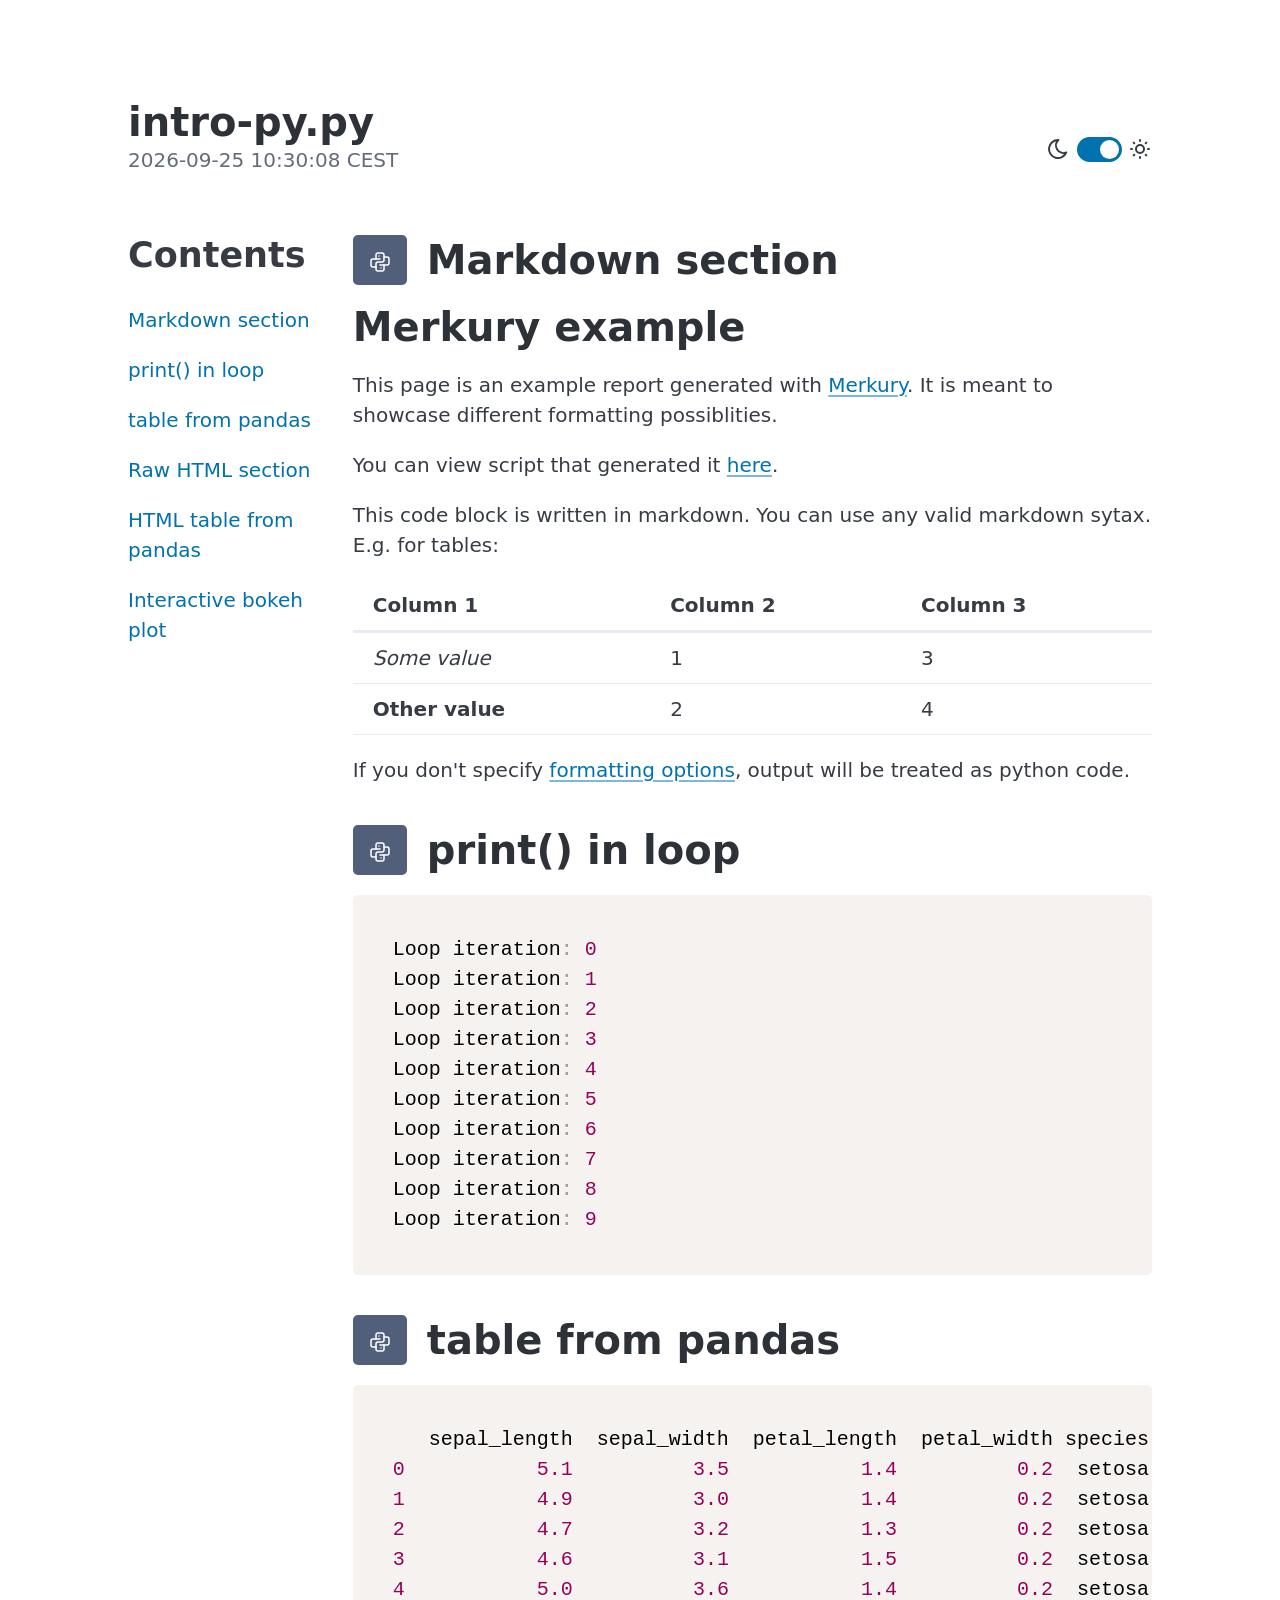
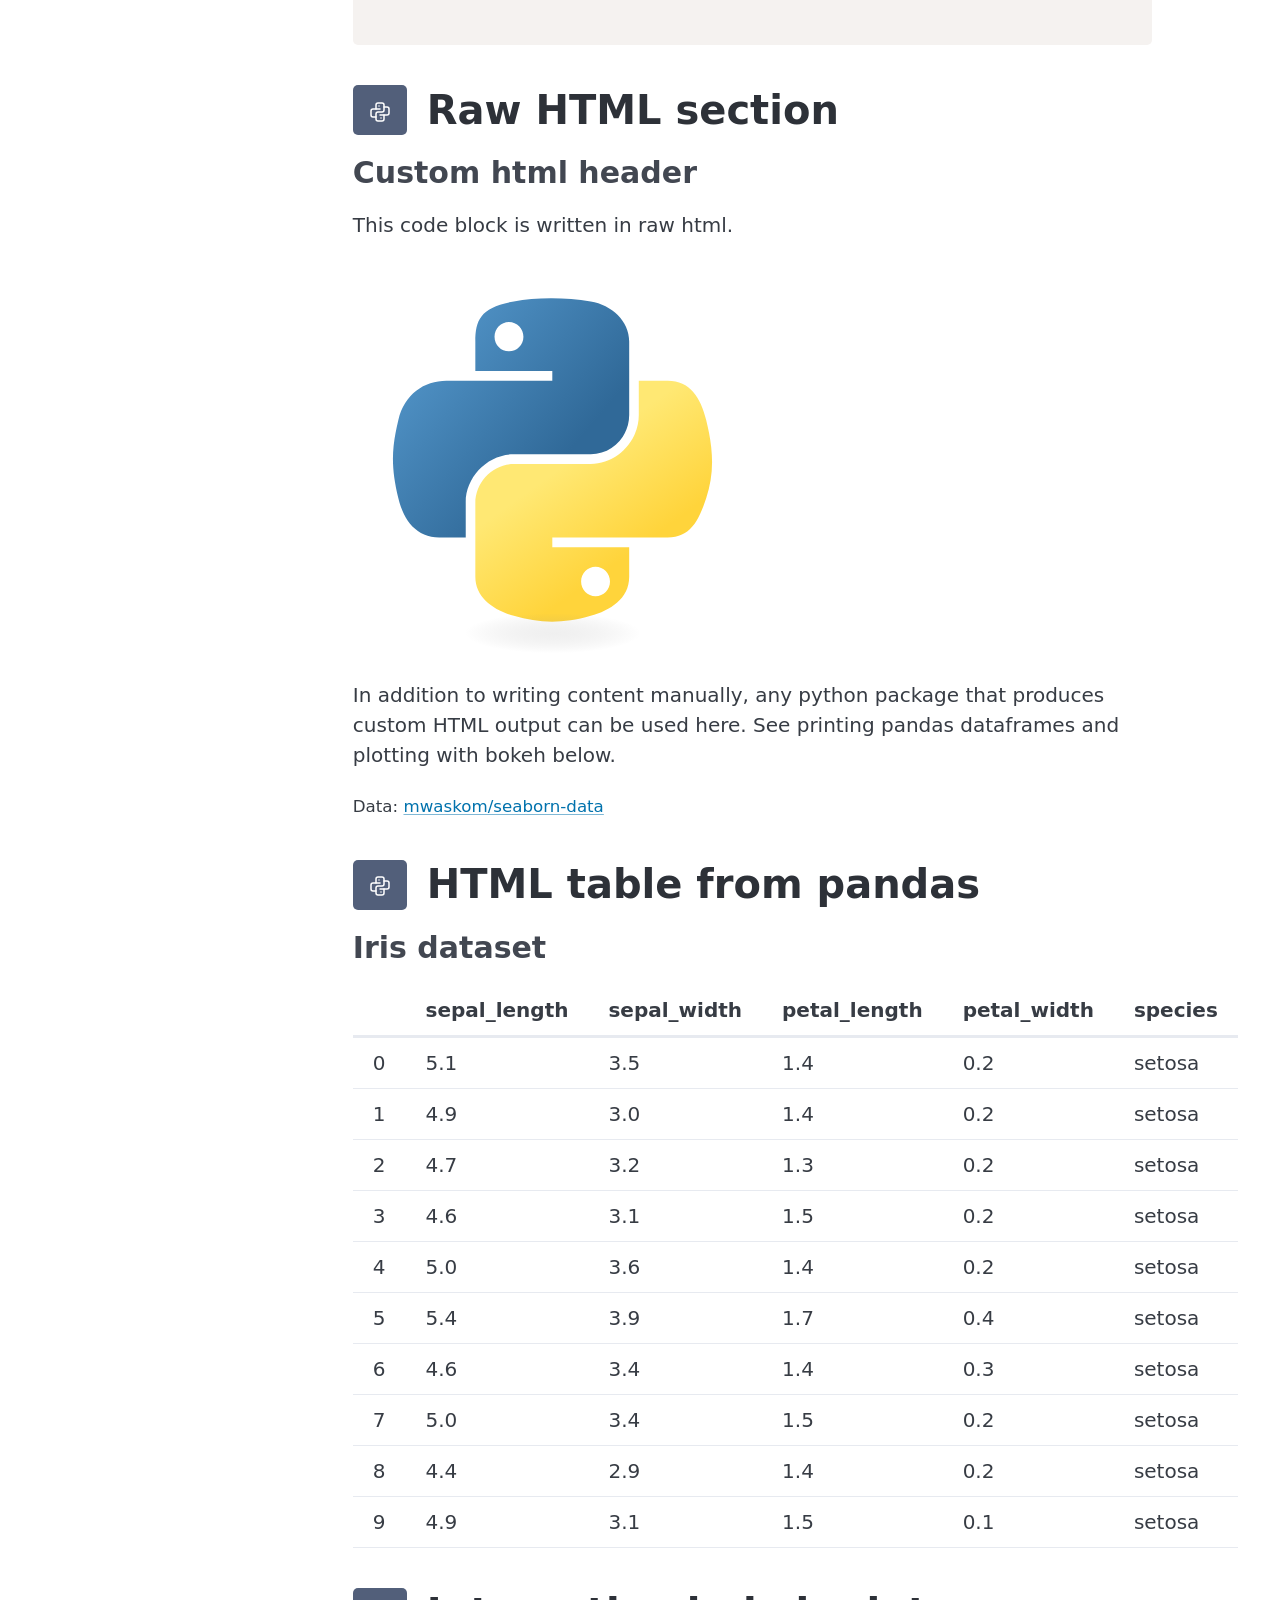
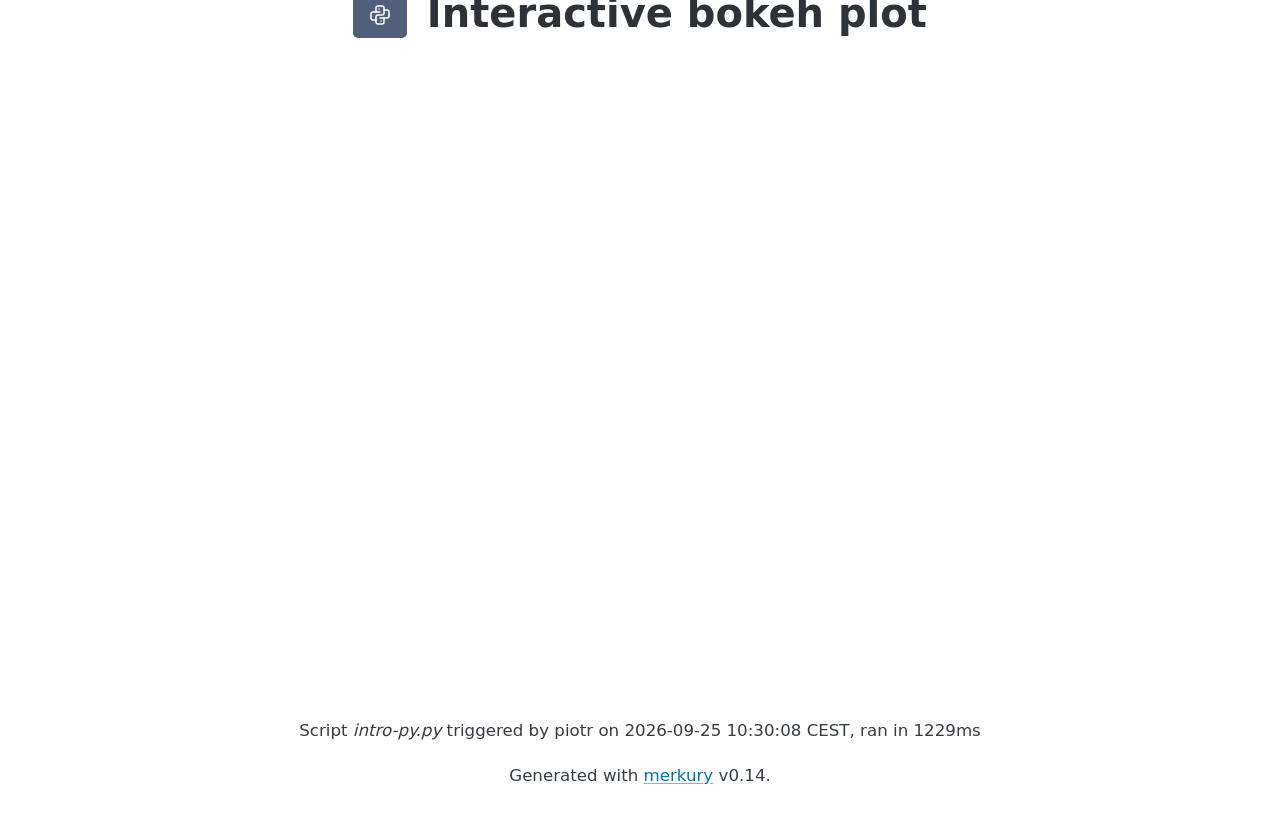
==== commit eb834635: "code toggle color indication; docs update" ====
--- a/docs/intro-py.html
+++ b/docs/intro-py.html
@@ -41,9 +41,18 @@
   content: none;
   display: none;
 }
-.merkury-toggle {
+.merkury-toggle-button {
   padding: 0.5rem 0.75rem;
 }
+details.merkury-toggle .merkury-toggle-button {
+  background: var(--pico-secondary-background);
+  border: var(--pico-secondary-background);
+}
+details.merkury-toggle[open] .merkury-toggle-button {
+  background: var(--pico-primary-background);
+  border: var(--pico-primary-background);
+}
+
 .merkury-code-block {
   margin-bottom: 2em;
 }
@@ -121,7 +130,7 @@
         <li>
             <hgroup>
 <h1>intro-py.py</h1>
-<p>2026-09-03 12:07:00 CEST</p>
+<p>2026-09-25 10:30:08 CEST</p>
             </hgroup>
         </li>
     </ul>
@@ -151,17 +160,16 @@
         </aside>
     <div class="merkury-chunks" role="document">
         <div class="merkury-code-block" id="merkury-chunk-1">
-            <details>
-                <summary class="grid merkury-chunk-in-grid">
-                    <div role="button" class="outline merkury-toggle">
-                        <svg xmlns="http://www.w3.org/2000/svg" width="24" height="24" viewBox="0 0 24 24" fill="none" stroke="currentColor" stroke-width="1.5" stroke-linecap="round" stroke-linejoin="round" class="icon icon-tabler icons-tabler-outline icon-tabler-brand-python"><path stroke="none" d="M0 0h24v24H0z" fill="none" /><path d="M12 9h-7a2 2 0 0 0 -2 2v4a2 2 0 0 0 2 2h3" /><path d="M12 15h7a2 2 0 0 0 2 -2v-4a2 2 0 0 0 -2 -2h-3" /><path d="M8 9v-4a2 2 0 0 1 2 -2h4a2 2 0 0 1 2 2v5a2 2 0 0 1 -2 2h-4a2 2 0 0 0 -2 2v5a2 2 0 0 0 2 2h4a2 2 0 0 0 2 -2v-4" /><path d="M11 6l0 .01" /><path d="M13 18l0 .01" /></svg>
-                        <span>code</span>
+            <details class="merkury-toggle">
+                <summary class="grid merkury-chunk-in-grid">
+                    <div role="button" class="merkury-toggle-button">
+                        <svg xmlns="http://www.w3.org/2000/svg" width="24" height="24" viewBox="0 0 24 24" fill="none" stroke="currentColor" stroke-width="1.5" stroke-linecap="round" stroke-linejoin="round" class="icon icon-tabler icons-tabler-outline icon-tabler-brand-python"><path stroke="none" d="M0 0h24v24H0z" fill="none" /><path d="M12 9h-7a2 2 0 0 0 -2 2v4a2 2 0 0 0 2 2h3" /><path d="M12 15h7a2 2 0 0 0 2 -2v-4a2 2 0 0 0 -2 -2h-3" /><path d="M8 9v-4a2 2 0 0 1 2 -2h4a2 2 0 0 1 2 2v5a2 2 0 0 1 -2 2h-4a2 2 0 0 0 -2 2v5a2 2 0 0 0 2 2h4a2 2 0 0 0 2 -2v-4" /><path d="M11 6l0 .01" /><path d="M13 18l0 .01" /></svg>
                     </div>
                     <div>
                         <h1 style="margin: 0;">Markdown section</h1>
                     </div>
                 </summary>
-                <pre class="merkury-code-label" data-label="1325ms"><code class="language-python">import pandas as pd
+                <pre class="merkury-code-label" data-label="1119ms"><code class="language-python">import pandas as pd
 from bokeh.plotting import figure
 from merkury.plotting import output_bokeh
 iris_source = &#34;https://raw.githubusercontent.com/mwaskom/seaborn-data/master/iris.csv&#34;
@@ -219,11 +227,10 @@
             </div>
         </div>
         <div class="merkury-code-block" id="merkury-chunk-2">
-            <details>
-                <summary class="grid merkury-chunk-in-grid">
-                    <div role="button" class="outline merkury-toggle">
-                        <svg xmlns="http://www.w3.org/2000/svg" width="24" height="24" viewBox="0 0 24 24" fill="none" stroke="currentColor" stroke-width="1.5" stroke-linecap="round" stroke-linejoin="round" class="icon icon-tabler icons-tabler-outline icon-tabler-brand-python"><path stroke="none" d="M0 0h24v24H0z" fill="none" /><path d="M12 9h-7a2 2 0 0 0 -2 2v4a2 2 0 0 0 2 2h3" /><path d="M12 15h7a2 2 0 0 0 2 -2v-4a2 2 0 0 0 -2 -2h-3" /><path d="M8 9v-4a2 2 0 0 1 2 -2h4a2 2 0 0 1 2 2v5a2 2 0 0 1 -2 2h-4a2 2 0 0 0 -2 2v5a2 2 0 0 0 2 2h4a2 2 0 0 0 2 -2v-4" /><path d="M11 6l0 .01" /><path d="M13 18l0 .01" /></svg>
-                        <span>code</span>
+            <details class="merkury-toggle">
+                <summary class="grid merkury-chunk-in-grid">
+                    <div role="button" class="merkury-toggle-button">
+                        <svg xmlns="http://www.w3.org/2000/svg" width="24" height="24" viewBox="0 0 24 24" fill="none" stroke="currentColor" stroke-width="1.5" stroke-linecap="round" stroke-linejoin="round" class="icon icon-tabler icons-tabler-outline icon-tabler-brand-python"><path stroke="none" d="M0 0h24v24H0z" fill="none" /><path d="M12 9h-7a2 2 0 0 0 -2 2v4a2 2 0 0 0 2 2h3" /><path d="M12 15h7a2 2 0 0 0 2 -2v-4a2 2 0 0 0 -2 -2h-3" /><path d="M8 9v-4a2 2 0 0 1 2 -2h4a2 2 0 0 1 2 2v5a2 2 0 0 1 -2 2h-4a2 2 0 0 0 -2 2v5a2 2 0 0 0 2 2h4a2 2 0 0 0 2 -2v-4" /><path d="M11 6l0 .01" /><path d="M13 18l0 .01" /></svg>
                     </div>
                     <div>
                         <h1 style="margin: 0;">print() in loop</h1>
@@ -250,17 +257,16 @@
             </div>
         </div>
         <div class="merkury-code-block" id="merkury-chunk-3">
-            <details>
-                <summary class="grid merkury-chunk-in-grid">
-                    <div role="button" class="outline merkury-toggle">
-                        <svg xmlns="http://www.w3.org/2000/svg" width="24" height="24" viewBox="0 0 24 24" fill="none" stroke="currentColor" stroke-width="1.5" stroke-linecap="round" stroke-linejoin="round" class="icon icon-tabler icons-tabler-outline icon-tabler-brand-python"><path stroke="none" d="M0 0h24v24H0z" fill="none" /><path d="M12 9h-7a2 2 0 0 0 -2 2v4a2 2 0 0 0 2 2h3" /><path d="M12 15h7a2 2 0 0 0 2 -2v-4a2 2 0 0 0 -2 -2h-3" /><path d="M8 9v-4a2 2 0 0 1 2 -2h4a2 2 0 0 1 2 2v5a2 2 0 0 1 -2 2h-4a2 2 0 0 0 -2 2v5a2 2 0 0 0 2 2h4a2 2 0 0 0 2 -2v-4" /><path d="M11 6l0 .01" /><path d="M13 18l0 .01" /></svg>
-                        <span>code</span>
+            <details class="merkury-toggle">
+                <summary class="grid merkury-chunk-in-grid">
+                    <div role="button" class="merkury-toggle-button">
+                        <svg xmlns="http://www.w3.org/2000/svg" width="24" height="24" viewBox="0 0 24 24" fill="none" stroke="currentColor" stroke-width="1.5" stroke-linecap="round" stroke-linejoin="round" class="icon icon-tabler icons-tabler-outline icon-tabler-brand-python"><path stroke="none" d="M0 0h24v24H0z" fill="none" /><path d="M12 9h-7a2 2 0 0 0 -2 2v4a2 2 0 0 0 2 2h3" /><path d="M12 15h7a2 2 0 0 0 2 -2v-4a2 2 0 0 0 -2 -2h-3" /><path d="M8 9v-4a2 2 0 0 1 2 -2h4a2 2 0 0 1 2 2v5a2 2 0 0 1 -2 2h-4a2 2 0 0 0 -2 2v5a2 2 0 0 0 2 2h4a2 2 0 0 0 2 -2v-4" /><path d="M11 6l0 .01" /><path d="M13 18l0 .01" /></svg>
                     </div>
                     <div>
                         <h1 style="margin: 0;">table from pandas</h1>
                     </div>
                 </summary>
-                <pre class="merkury-code-label" data-label="14ms"><code class="language-python">print(iris.head())
+                <pre class="merkury-code-label" data-label="13ms"><code class="language-python">print(iris.head())
 #TITLE table from pandas
 </code></pre>
             </details>
@@ -275,11 +281,10 @@
             </div>
         </div>
         <div class="merkury-code-block" id="merkury-chunk-4">
-            <details>
-                <summary class="grid merkury-chunk-in-grid">
-                    <div role="button" class="outline merkury-toggle">
-                        <svg xmlns="http://www.w3.org/2000/svg" width="24" height="24" viewBox="0 0 24 24" fill="none" stroke="currentColor" stroke-width="1.5" stroke-linecap="round" stroke-linejoin="round" class="icon icon-tabler icons-tabler-outline icon-tabler-brand-python"><path stroke="none" d="M0 0h24v24H0z" fill="none" /><path d="M12 9h-7a2 2 0 0 0 -2 2v4a2 2 0 0 0 2 2h3" /><path d="M12 15h7a2 2 0 0 0 2 -2v-4a2 2 0 0 0 -2 -2h-3" /><path d="M8 9v-4a2 2 0 0 1 2 -2h4a2 2 0 0 1 2 2v5a2 2 0 0 1 -2 2h-4a2 2 0 0 0 -2 2v5a2 2 0 0 0 2 2h4a2 2 0 0 0 2 -2v-4" /><path d="M11 6l0 .01" /><path d="M13 18l0 .01" /></svg>
-                        <span>code</span>
+            <details class="merkury-toggle">
+                <summary class="grid merkury-chunk-in-grid">
+                    <div role="button" class="merkury-toggle-button">
+                        <svg xmlns="http://www.w3.org/2000/svg" width="24" height="24" viewBox="0 0 24 24" fill="none" stroke="currentColor" stroke-width="1.5" stroke-linecap="round" stroke-linejoin="round" class="icon icon-tabler icons-tabler-outline icon-tabler-brand-python"><path stroke="none" d="M0 0h24v24H0z" fill="none" /><path d="M12 9h-7a2 2 0 0 0 -2 2v4a2 2 0 0 0 2 2h3" /><path d="M12 15h7a2 2 0 0 0 2 -2v-4a2 2 0 0 0 -2 -2h-3" /><path d="M8 9v-4a2 2 0 0 1 2 -2h4a2 2 0 0 1 2 2v5a2 2 0 0 1 -2 2h-4a2 2 0 0 0 -2 2v5a2 2 0 0 0 2 2h4a2 2 0 0 0 2 -2v-4" /><path d="M11 6l0 .01" /><path d="M13 18l0 .01" /></svg>
                     </div>
                     <div>
                         <h1 style="margin: 0;">Raw HTML section</h1>
@@ -315,17 +320,16 @@
             </div>
         </div>
         <div class="merkury-code-block" id="merkury-chunk-5">
-            <details>
-                <summary class="grid merkury-chunk-in-grid">
-                    <div role="button" class="outline merkury-toggle">
-                        <svg xmlns="http://www.w3.org/2000/svg" width="24" height="24" viewBox="0 0 24 24" fill="none" stroke="currentColor" stroke-width="1.5" stroke-linecap="round" stroke-linejoin="round" class="icon icon-tabler icons-tabler-outline icon-tabler-brand-python"><path stroke="none" d="M0 0h24v24H0z" fill="none" /><path d="M12 9h-7a2 2 0 0 0 -2 2v4a2 2 0 0 0 2 2h3" /><path d="M12 15h7a2 2 0 0 0 2 -2v-4a2 2 0 0 0 -2 -2h-3" /><path d="M8 9v-4a2 2 0 0 1 2 -2h4a2 2 0 0 1 2 2v5a2 2 0 0 1 -2 2h-4a2 2 0 0 0 -2 2v5a2 2 0 0 0 2 2h4a2 2 0 0 0 2 -2v-4" /><path d="M11 6l0 .01" /><path d="M13 18l0 .01" /></svg>
-                        <span>code</span>
+            <details class="merkury-toggle">
+                <summary class="grid merkury-chunk-in-grid">
+                    <div role="button" class="merkury-toggle-button">
+                        <svg xmlns="http://www.w3.org/2000/svg" width="24" height="24" viewBox="0 0 24 24" fill="none" stroke="currentColor" stroke-width="1.5" stroke-linecap="round" stroke-linejoin="round" class="icon icon-tabler icons-tabler-outline icon-tabler-brand-python"><path stroke="none" d="M0 0h24v24H0z" fill="none" /><path d="M12 9h-7a2 2 0 0 0 -2 2v4a2 2 0 0 0 2 2h3" /><path d="M12 15h7a2 2 0 0 0 2 -2v-4a2 2 0 0 0 -2 -2h-3" /><path d="M8 9v-4a2 2 0 0 1 2 -2h4a2 2 0 0 1 2 2v5a2 2 0 0 1 -2 2h-4a2 2 0 0 0 -2 2v5a2 2 0 0 0 2 2h4a2 2 0 0 0 2 -2v-4" /><path d="M11 6l0 .01" /><path d="M13 18l0 .01" /></svg>
                     </div>
                     <div>
                         <h1 style="margin: 0;">HTML table from pandas</h1>
                     </div>
                 </summary>
-                <pre class="merkury-code-label" data-label="7ms"><code class="language-python">iris_html = iris.head(10).to_html(border=0)
+                <pre class="merkury-code-label" data-label="5ms"><code class="language-python">iris_html = iris.head(10).to_html(border=0)
 print(f&#34;&lt;h3&gt;Iris dataset&lt;/h3&gt;{iris_html}&#34;)
 #HTML
 #TITLE HTML table from pandas
@@ -430,17 +434,16 @@
             </div>
         </div>
         <div class="merkury-code-block" id="merkury-chunk-6">
-            <details>
-                <summary class="grid merkury-chunk-in-grid">
-                    <div role="button" class="outline merkury-toggle">
-                        <svg xmlns="http://www.w3.org/2000/svg" width="24" height="24" viewBox="0 0 24 24" fill="none" stroke="currentColor" stroke-width="1.5" stroke-linecap="round" stroke-linejoin="round" class="icon icon-tabler icons-tabler-outline icon-tabler-brand-python"><path stroke="none" d="M0 0h24v24H0z" fill="none" /><path d="M12 9h-7a2 2 0 0 0 -2 2v4a2 2 0 0 0 2 2h3" /><path d="M12 15h7a2 2 0 0 0 2 -2v-4a2 2 0 0 0 -2 -2h-3" /><path d="M8 9v-4a2 2 0 0 1 2 -2h4a2 2 0 0 1 2 2v5a2 2 0 0 1 -2 2h-4a2 2 0 0 0 -2 2v5a2 2 0 0 0 2 2h4a2 2 0 0 0 2 -2v-4" /><path d="M11 6l0 .01" /><path d="M13 18l0 .01" /></svg>
-                        <span>code</span>
+            <details class="merkury-toggle">
+                <summary class="grid merkury-chunk-in-grid">
+                    <div role="button" class="merkury-toggle-button">
+                        <svg xmlns="http://www.w3.org/2000/svg" width="24" height="24" viewBox="0 0 24 24" fill="none" stroke="currentColor" stroke-width="1.5" stroke-linecap="round" stroke-linejoin="round" class="icon icon-tabler icons-tabler-outline icon-tabler-brand-python"><path stroke="none" d="M0 0h24v24H0z" fill="none" /><path d="M12 9h-7a2 2 0 0 0 -2 2v4a2 2 0 0 0 2 2h3" /><path d="M12 15h7a2 2 0 0 0 2 -2v-4a2 2 0 0 0 -2 -2h-3" /><path d="M8 9v-4a2 2 0 0 1 2 -2h4a2 2 0 0 1 2 2v5a2 2 0 0 1 -2 2h-4a2 2 0 0 0 -2 2v5a2 2 0 0 0 2 2h4a2 2 0 0 0 2 -2v-4" /><path d="M11 6l0 .01" /><path d="M13 18l0 .01" /></svg>
                     </div>
                     <div>
                         <h1 style="margin: 0;">Interactive bokeh plot</h1>
                     </div>
                 </summary>
-                <pre class="merkury-code-label" data-label="121ms"><code class="language-python">colors = pd.DataFrame(
+                <pre class="merkury-code-label" data-label="86ms"><code class="language-python">colors = pd.DataFrame(
     {
         &#34;species&#34;: [
             &#34;setosa&#34;,
@@ -466,11 +469,11 @@
                 <object>
     <div class="merkury-plot-container">
     
-    <iframe id="iframe-d1e11eb5d3124c859111f13cc6070979" class="merkury-plot-iframe" style="height: 600px; width: 600px"></iframe>
+    <iframe id="iframe-2978bffc7b6a40639e3c9ef165ade8b4" class="merkury-plot-iframe" style="height: 600px; width: 600px"></iframe>
     <script>
-    const iframe_d1e11eb5d3124c859111f13cc6070979 = document.getElementById('iframe-d1e11eb5d3124c859111f13cc6070979');
-    const srcdoc_d1e11eb5d3124c859111f13cc6070979 = atob("[base64]");
-    iframe_d1e11eb5d3124c859111f13cc6070979.srcdoc = srcdoc_d1e11eb5d3124c859111f13cc6070979;
+    const iframe_2978bffc7b6a40639e3c9ef165ade8b4 = document.getElementById('iframe-2978bffc7b6a40639e3c9ef165ade8b4');
+    const srcdoc_2978bffc7b6a40639e3c9ef165ade8b4 = atob("[base64]");
+    iframe_2978bffc7b6a40639e3c9ef165ade8b4.srcdoc = srcdoc_2978bffc7b6a40639e3c9ef165ade8b4;
     </script>
     
     </div>
@@ -486,8 +489,8 @@
 Prism.languages.python={comment:{pattern:/(^|[^\\])#.*/,lookbehind:!0,greedy:!0},"string-interpolation":{pattern:/(?:f|fr|rf)(?:("""|''')[\s\S]*?\1|("|')(?:\\.|(?!\2)[^\\\r\n])*\2)/i,greedy:!0,inside:{interpolation:{pattern:/((?:^|[^{])(?:\{\{)*)\{(?!\{)(?:[^{}]|\{(?!\{)(?:[^{}]|\{(?!\{)(?:[^{}])+\})+\})+\}/,lookbehind:!0,inside:{"format-spec":{pattern:/(:)[^:(){}]+(?=\}$)/,lookbehind:!0},"conversion-option":{pattern:/![sra](?=[:}]$)/,alias:"punctuation"},rest:null}},string:/[\s\S]+/}},"triple-quoted-string":{pattern:/(?:[rub]|br|rb)?("""|''')[\s\S]*?\1/i,greedy:!0,alias:"string"},string:{pattern:/(?:[rub]|br|rb)?("|')(?:\\.|(?!\1)[^\\\r\n])*\1/i,greedy:!0},function:{pattern:/((?:^|\s)def[ \t]+)[a-zA-Z_]\w*(?=\s*\()/g,lookbehind:!0},"class-name":{pattern:/(\bclass\s+)\w+/i,lookbehind:!0},decorator:{pattern:/(^[\t ]*)@\w+(?:\.\w+)*/m,lookbehind:!0,alias:["annotation","punctuation"],inside:{punctuation:/\./}},keyword:/\b(?:_(?=\s*:)|and|as|assert|async|await|break|case|class|continue|def|del|elif|else|except|exec|finally|for|from|global|if|import|in|is|lambda|match|nonlocal|not|or|pass|print|raise|return|try|while|with|yield)\b/,builtin:/\b(?:__import__|abs|all|any|apply|ascii|basestring|bin|bool|buffer|bytearray|bytes|callable|chr|classmethod|cmp|coerce|compile|complex|delattr|dict|dir|divmod|enumerate|eval|execfile|file|filter|float|format|frozenset|getattr|globals|hasattr|hash|help|hex|id|input|int|intern|isinstance|issubclass|iter|len|list|locals|long|map|max|memoryview|min|next|object|oct|open|ord|pow|property|range|raw_input|reduce|reload|repr|reversed|round|set|setattr|slice|sorted|staticmethod|str|sum|super|tuple|type|unichr|unicode|vars|xrange|zip)\b/,boolean:/\b(?:False|None|True)\b/,number:/\b0(?:b(?:_?[01])+|o(?:_?[0-7])+|x(?:_?[a-f0-9])+)\b|(?:\b\d+(?:_\d+)*(?:\.(?:\d+(?:_\d+)*)?)?|\B\.\d+(?:_\d+)*)(?:e[+-]?\d+(?:_\d+)*)?j?(?!\w)/i,operator:/[-+%=]=?|!=|:=|\*\*?=?|\/\/?=?|<[<=>]?|>[=>]?|[&|^~]/,punctuation:/[{}[\];(),.:]/},Prism.languages.python["string-interpolation"].inside.interpolation.inside.rest=Prism.languages.python,Prism.languages.py=Prism.languages.python;</script>
 <footer class="container merkury-container merkury-foot">
     <small>
-<p>Script <em>intro-py.py</em> triggered by piotr on 2026-09-03 12:07:00 CEST, ran in 1475ms</p>
-        <p>Generated with <a target="_blank" href="https://github.com/ppatrzyk/merkury">merkury</a> v0.13.</p>
+<p>Script <em>intro-py.py</em> triggered by piotr on 2026-09-25 10:30:08 CEST, ran in 1229ms</p>
+        <p>Generated with <a target="_blank" href="https://github.com/ppatrzyk/merkury">merkury</a> v0.14.</p>
     </small>
 </footer>
 </body>
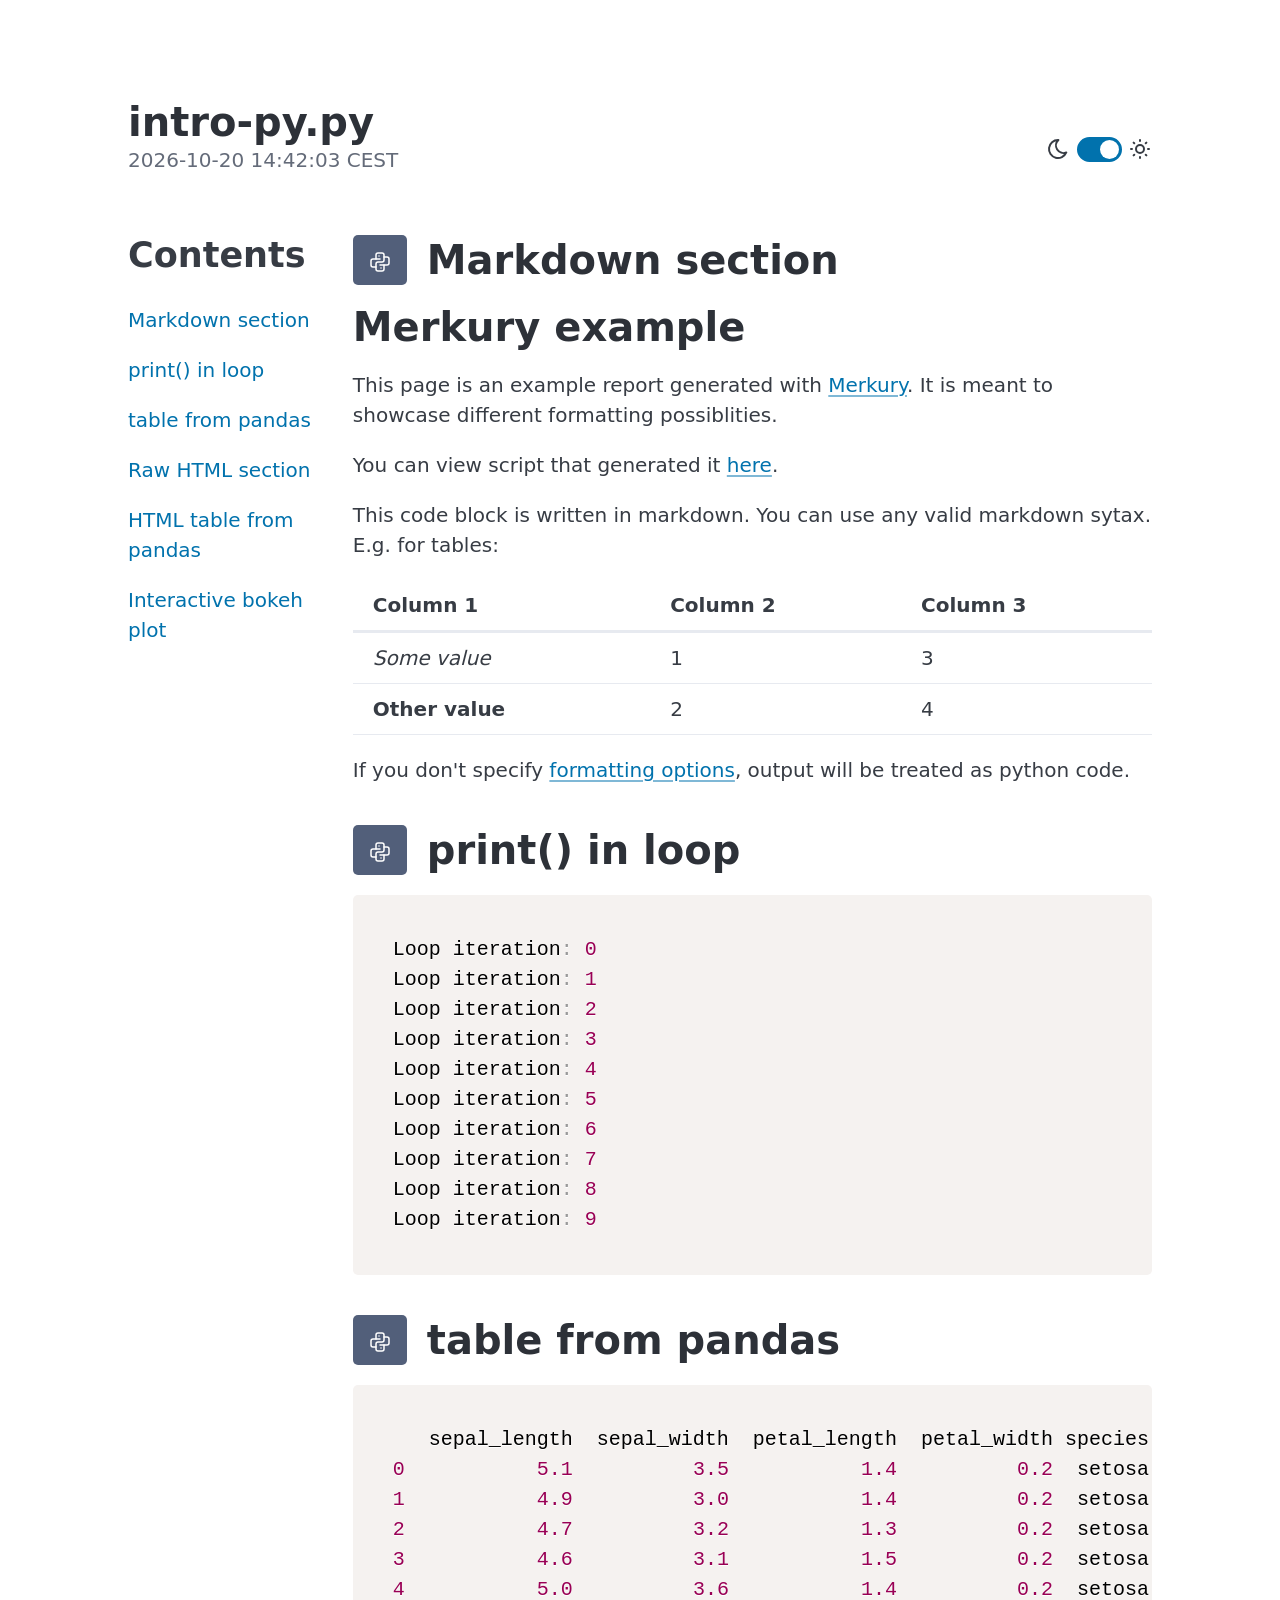
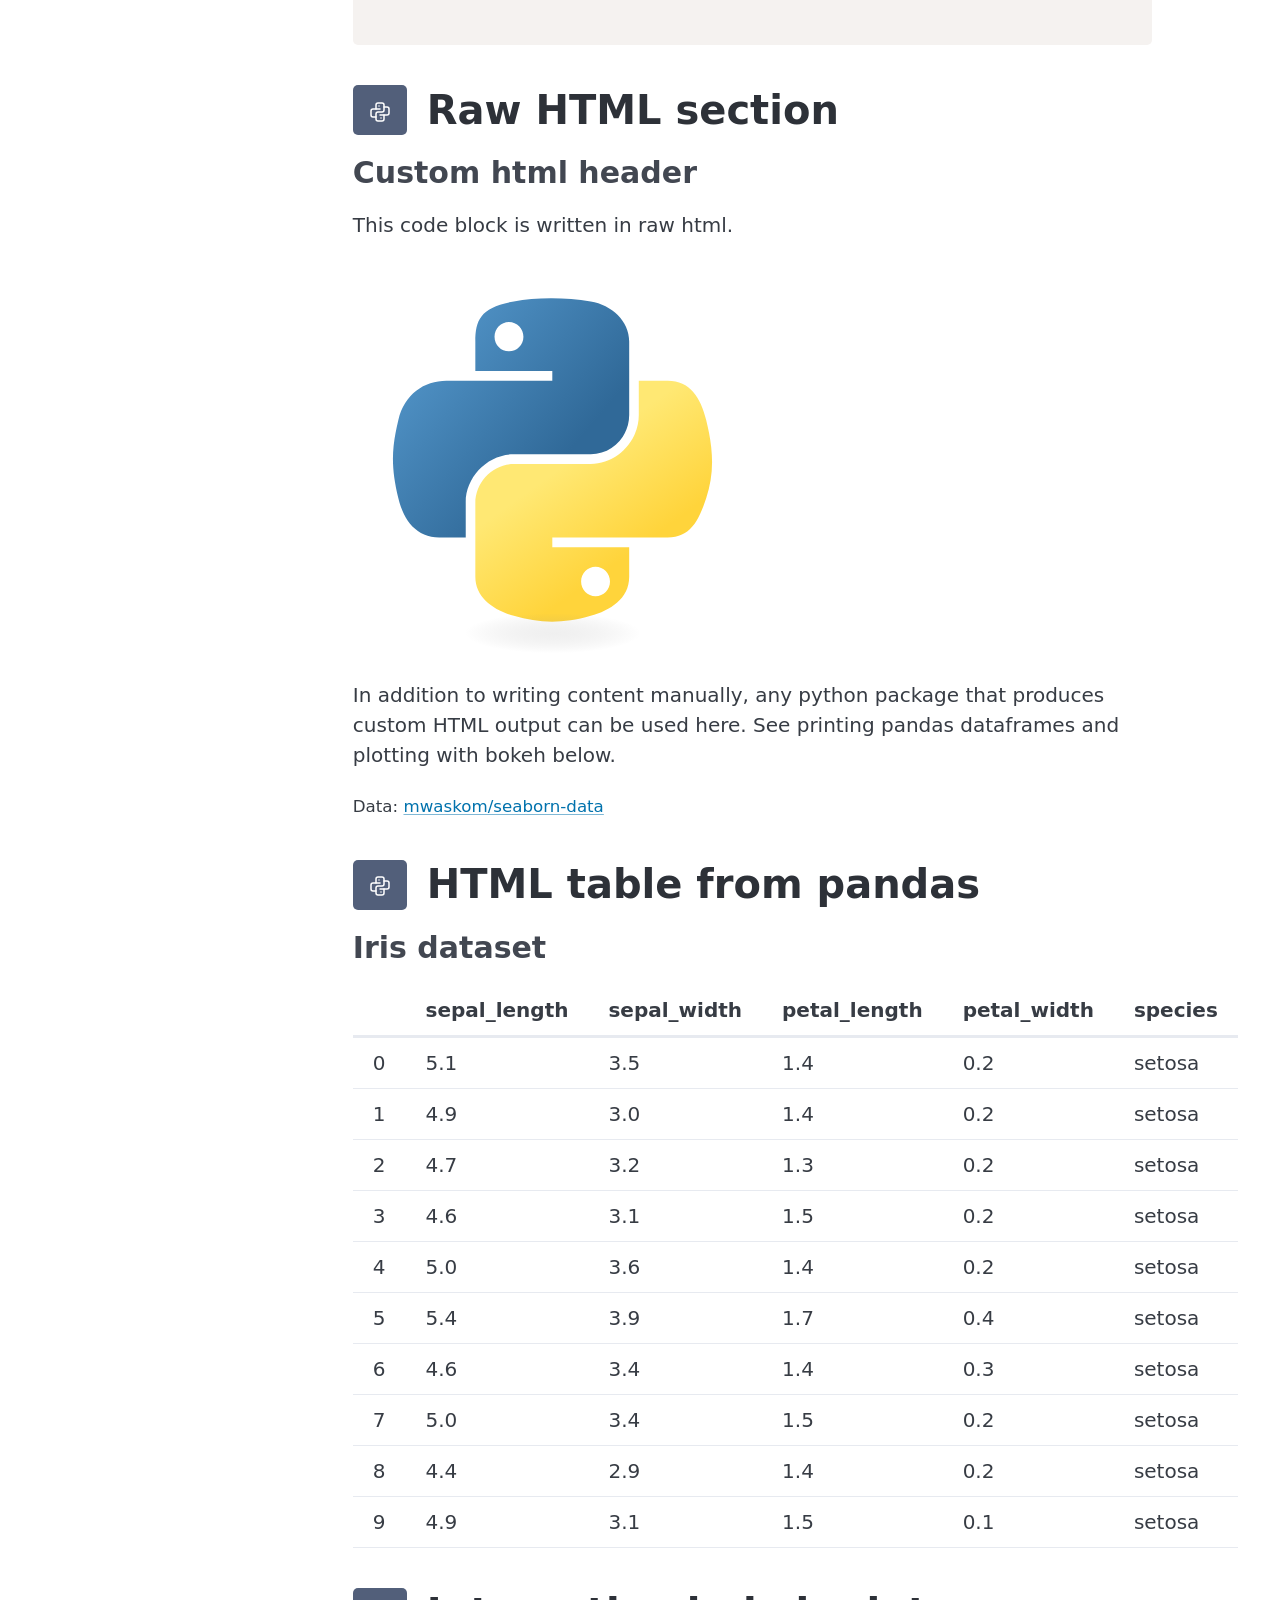
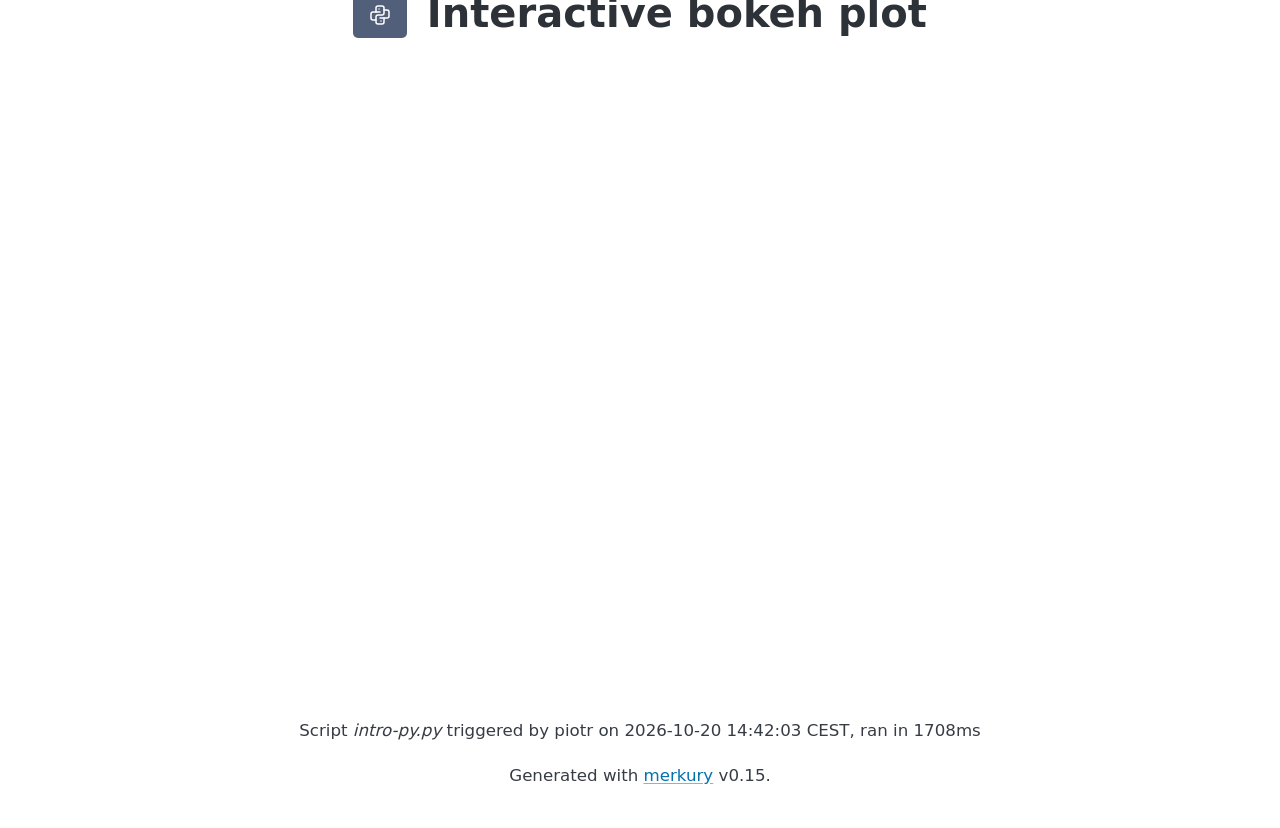
==== commit 2bef56ca: "version updates; docker label fix" ====
--- a/docs/intro-py.html
+++ b/docs/intro-py.html
@@ -130,7 +130,7 @@
         <li>
             <hgroup>
 <h1>intro-py.py</h1>
-<p>2026-09-25 10:30:08 CEST</p>
+<p>2026-10-20 14:42:03 CEST</p>
             </hgroup>
         </li>
     </ul>
@@ -169,7 +169,7 @@
                         <h1 style="margin: 0;">Markdown section</h1>
                     </div>
                 </summary>
-                <pre class="merkury-code-label" data-label="1119ms"><code class="language-python">import pandas as pd
+                <pre class="merkury-code-label" data-label="1549ms"><code class="language-python">import pandas as pd
 from bokeh.plotting import figure
 from merkury.plotting import output_bokeh
 iris_source = &#34;https://raw.githubusercontent.com/mwaskom/seaborn-data/master/iris.csv&#34;
@@ -266,7 +266,7 @@
                         <h1 style="margin: 0;">table from pandas</h1>
                     </div>
                 </summary>
-                <pre class="merkury-code-label" data-label="13ms"><code class="language-python">print(iris.head())
+                <pre class="merkury-code-label" data-label="15ms"><code class="language-python">print(iris.head())
 #TITLE table from pandas
 </code></pre>
             </details>
@@ -329,7 +329,7 @@
                         <h1 style="margin: 0;">HTML table from pandas</h1>
                     </div>
                 </summary>
-                <pre class="merkury-code-label" data-label="5ms"><code class="language-python">iris_html = iris.head(10).to_html(border=0)
+                <pre class="merkury-code-label" data-label="7ms"><code class="language-python">iris_html = iris.head(10).to_html(border=0)
 print(f&#34;&lt;h3&gt;Iris dataset&lt;/h3&gt;{iris_html}&#34;)
 #HTML
 #TITLE HTML table from pandas
@@ -443,7 +443,7 @@
                         <h1 style="margin: 0;">Interactive bokeh plot</h1>
                     </div>
                 </summary>
-                <pre class="merkury-code-label" data-label="86ms"><code class="language-python">colors = pd.DataFrame(
+                <pre class="merkury-code-label" data-label="129ms"><code class="language-python">colors = pd.DataFrame(
     {
         &#34;species&#34;: [
             &#34;setosa&#34;,
@@ -469,11 +469,11 @@
                 <object>
     <div class="merkury-plot-container">
     
-    <iframe id="iframe-2978bffc7b6a40639e3c9ef165ade8b4" class="merkury-plot-iframe" style="height: 600px; width: 600px"></iframe>
+    <iframe id="iframe-7344530bc3564ca3ab95fff4182b4265" class="merkury-plot-iframe" style="height: 600px; width: 600px"></iframe>
     <script>
-    const iframe_2978bffc7b6a40639e3c9ef165ade8b4 = document.getElementById('iframe-2978bffc7b6a40639e3c9ef165ade8b4');
-    const srcdoc_2978bffc7b6a40639e3c9ef165ade8b4 = atob("[base64]");
-    iframe_2978bffc7b6a40639e3c9ef165ade8b4.srcdoc = srcdoc_2978bffc7b6a40639e3c9ef165ade8b4;
+    const iframe_7344530bc3564ca3ab95fff4182b4265 = document.getElementById('iframe-7344530bc3564ca3ab95fff4182b4265');
+    const srcdoc_7344530bc3564ca3ab95fff4182b4265 = atob("[base64]");
+    iframe_7344530bc3564ca3ab95fff4182b4265.srcdoc = srcdoc_7344530bc3564ca3ab95fff4182b4265;
     </script>
     
     </div>
@@ -489,8 +489,8 @@
 Prism.languages.python={comment:{pattern:/(^|[^\\])#.*/,lookbehind:!0,greedy:!0},"string-interpolation":{pattern:/(?:f|fr|rf)(?:("""|''')[\s\S]*?\1|("|')(?:\\.|(?!\2)[^\\\r\n])*\2)/i,greedy:!0,inside:{interpolation:{pattern:/((?:^|[^{])(?:\{\{)*)\{(?!\{)(?:[^{}]|\{(?!\{)(?:[^{}]|\{(?!\{)(?:[^{}])+\})+\})+\}/,lookbehind:!0,inside:{"format-spec":{pattern:/(:)[^:(){}]+(?=\}$)/,lookbehind:!0},"conversion-option":{pattern:/![sra](?=[:}]$)/,alias:"punctuation"},rest:null}},string:/[\s\S]+/}},"triple-quoted-string":{pattern:/(?:[rub]|br|rb)?("""|''')[\s\S]*?\1/i,greedy:!0,alias:"string"},string:{pattern:/(?:[rub]|br|rb)?("|')(?:\\.|(?!\1)[^\\\r\n])*\1/i,greedy:!0},function:{pattern:/((?:^|\s)def[ \t]+)[a-zA-Z_]\w*(?=\s*\()/g,lookbehind:!0},"class-name":{pattern:/(\bclass\s+)\w+/i,lookbehind:!0},decorator:{pattern:/(^[\t ]*)@\w+(?:\.\w+)*/m,lookbehind:!0,alias:["annotation","punctuation"],inside:{punctuation:/\./}},keyword:/\b(?:_(?=\s*:)|and|as|assert|async|await|break|case|class|continue|def|del|elif|else|except|exec|finally|for|from|global|if|import|in|is|lambda|match|nonlocal|not|or|pass|print|raise|return|try|while|with|yield)\b/,builtin:/\b(?:__import__|abs|all|any|apply|ascii|basestring|bin|bool|buffer|bytearray|bytes|callable|chr|classmethod|cmp|coerce|compile|complex|delattr|dict|dir|divmod|enumerate|eval|execfile|file|filter|float|format|frozenset|getattr|globals|hasattr|hash|help|hex|id|input|int|intern|isinstance|issubclass|iter|len|list|locals|long|map|max|memoryview|min|next|object|oct|open|ord|pow|property|range|raw_input|reduce|reload|repr|reversed|round|set|setattr|slice|sorted|staticmethod|str|sum|super|tuple|type|unichr|unicode|vars|xrange|zip)\b/,boolean:/\b(?:False|None|True)\b/,number:/\b0(?:b(?:_?[01])+|o(?:_?[0-7])+|x(?:_?[a-f0-9])+)\b|(?:\b\d+(?:_\d+)*(?:\.(?:\d+(?:_\d+)*)?)?|\B\.\d+(?:_\d+)*)(?:e[+-]?\d+(?:_\d+)*)?j?(?!\w)/i,operator:/[-+%=]=?|!=|:=|\*\*?=?|\/\/?=?|<[<=>]?|>[=>]?|[&|^~]/,punctuation:/[{}[\];(),.:]/},Prism.languages.python["string-interpolation"].inside.interpolation.inside.rest=Prism.languages.python,Prism.languages.py=Prism.languages.python;</script>
 <footer class="container merkury-container merkury-foot">
     <small>
-<p>Script <em>intro-py.py</em> triggered by piotr on 2026-09-25 10:30:08 CEST, ran in 1229ms</p>
-        <p>Generated with <a target="_blank" href="https://github.com/ppatrzyk/merkury">merkury</a> v0.14.</p>
+<p>Script <em>intro-py.py</em> triggered by piotr on 2026-10-20 14:42:03 CEST, ran in 1708ms</p>
+        <p>Generated with <a target="_blank" href="https://github.com/ppatrzyk/merkury">merkury</a> v0.15.</p>
     </small>
 </footer>
 </body>
